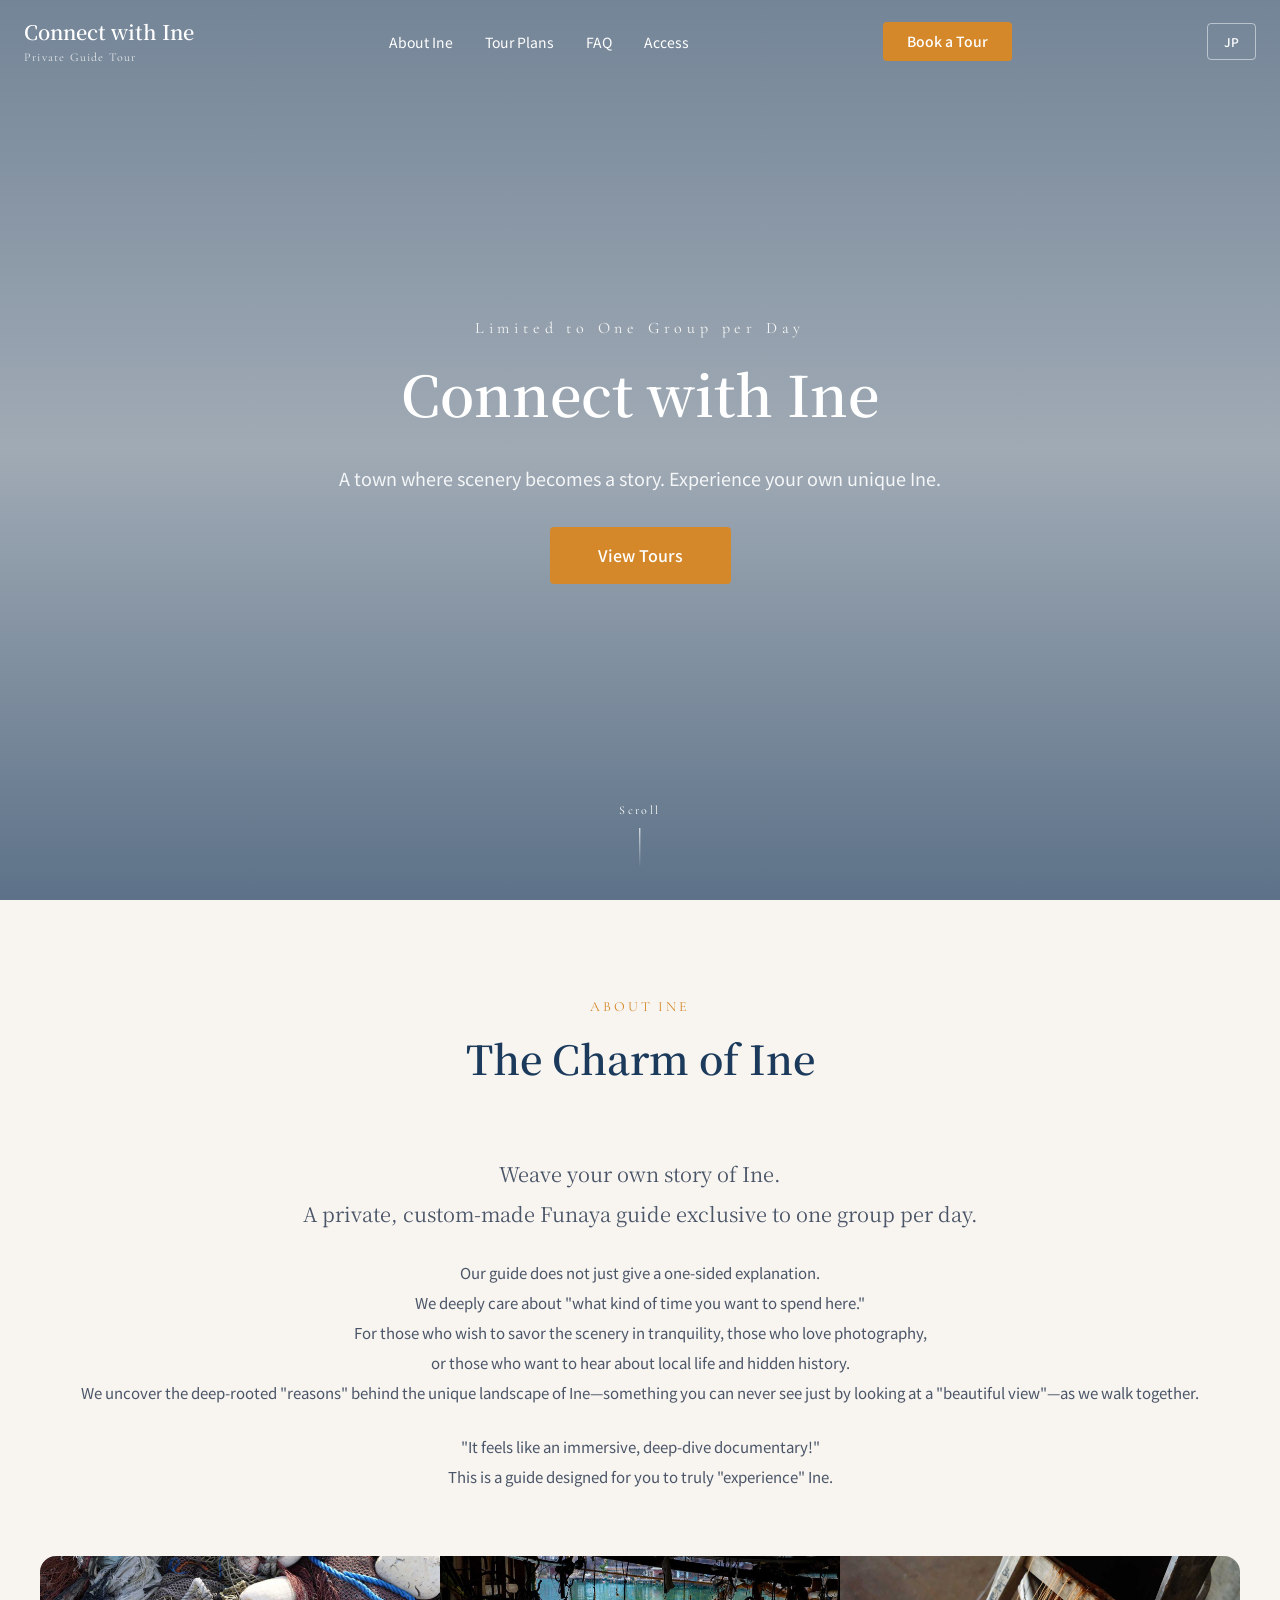
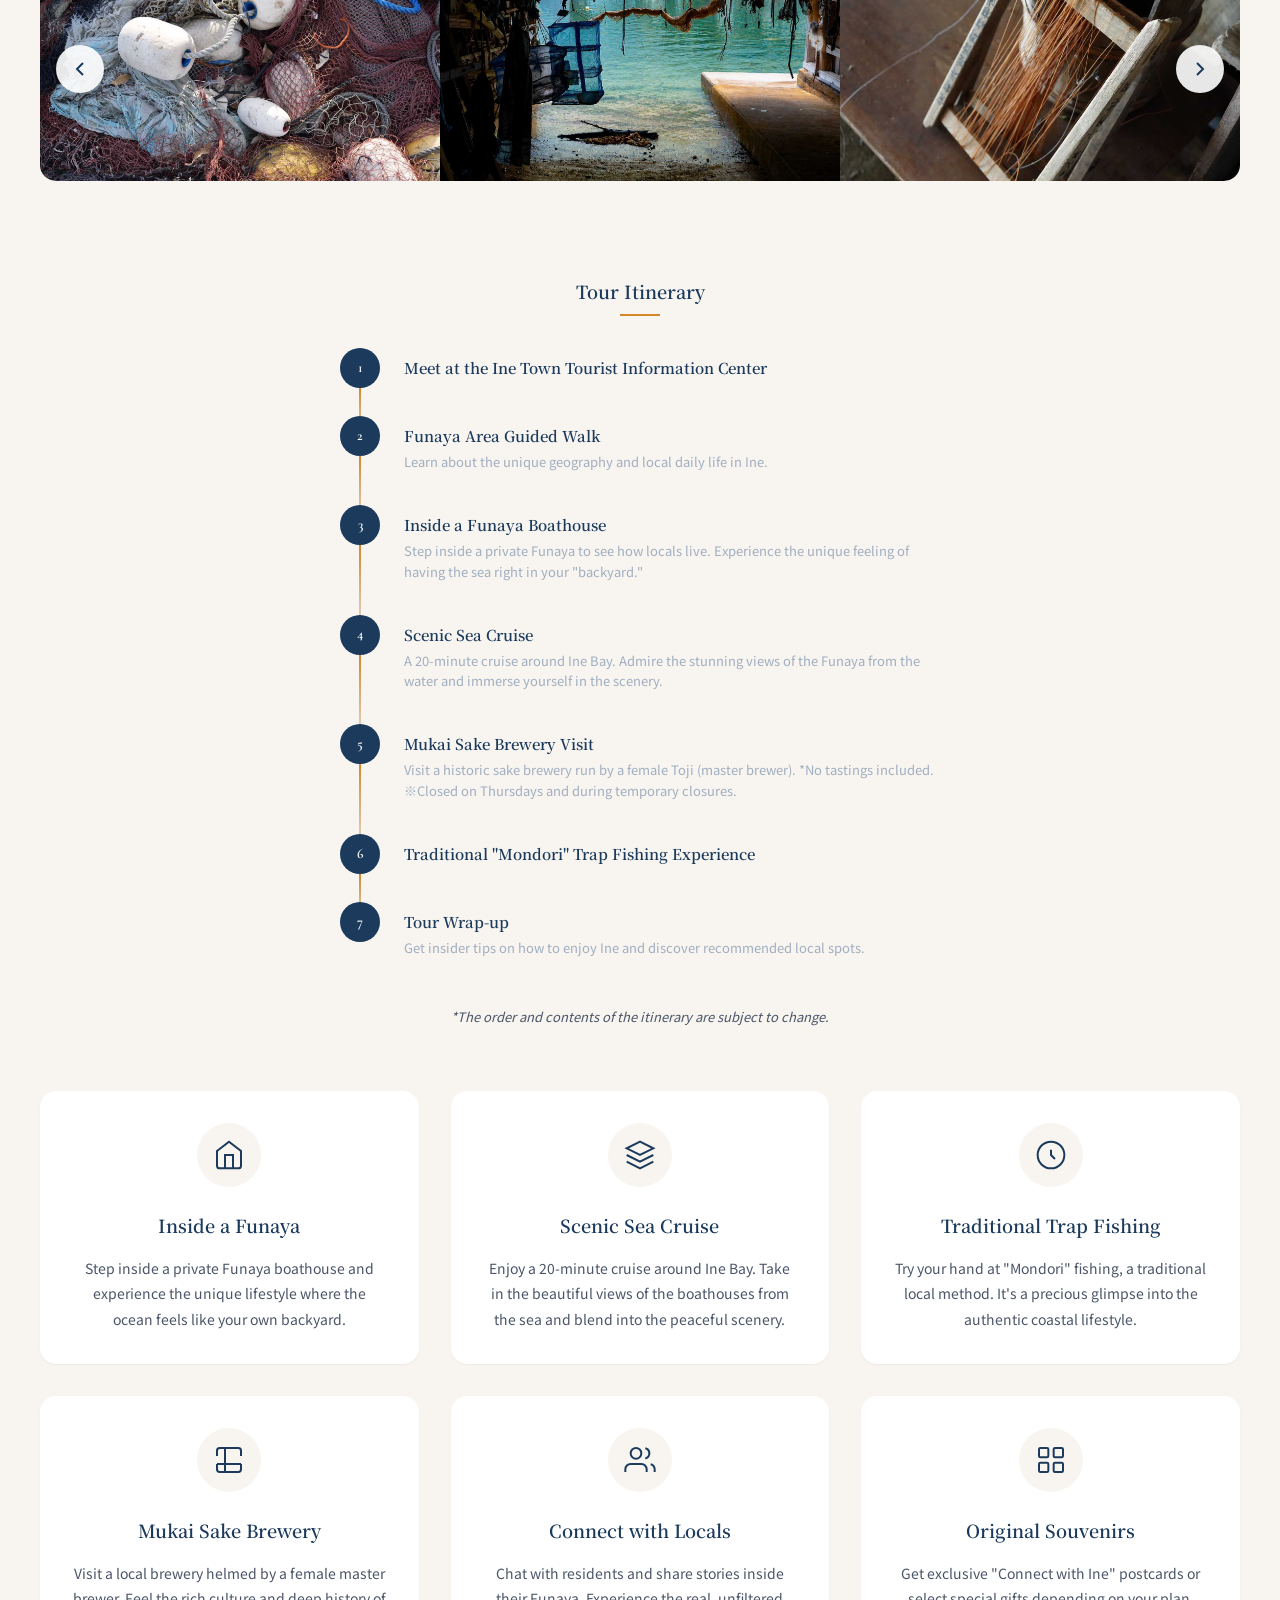
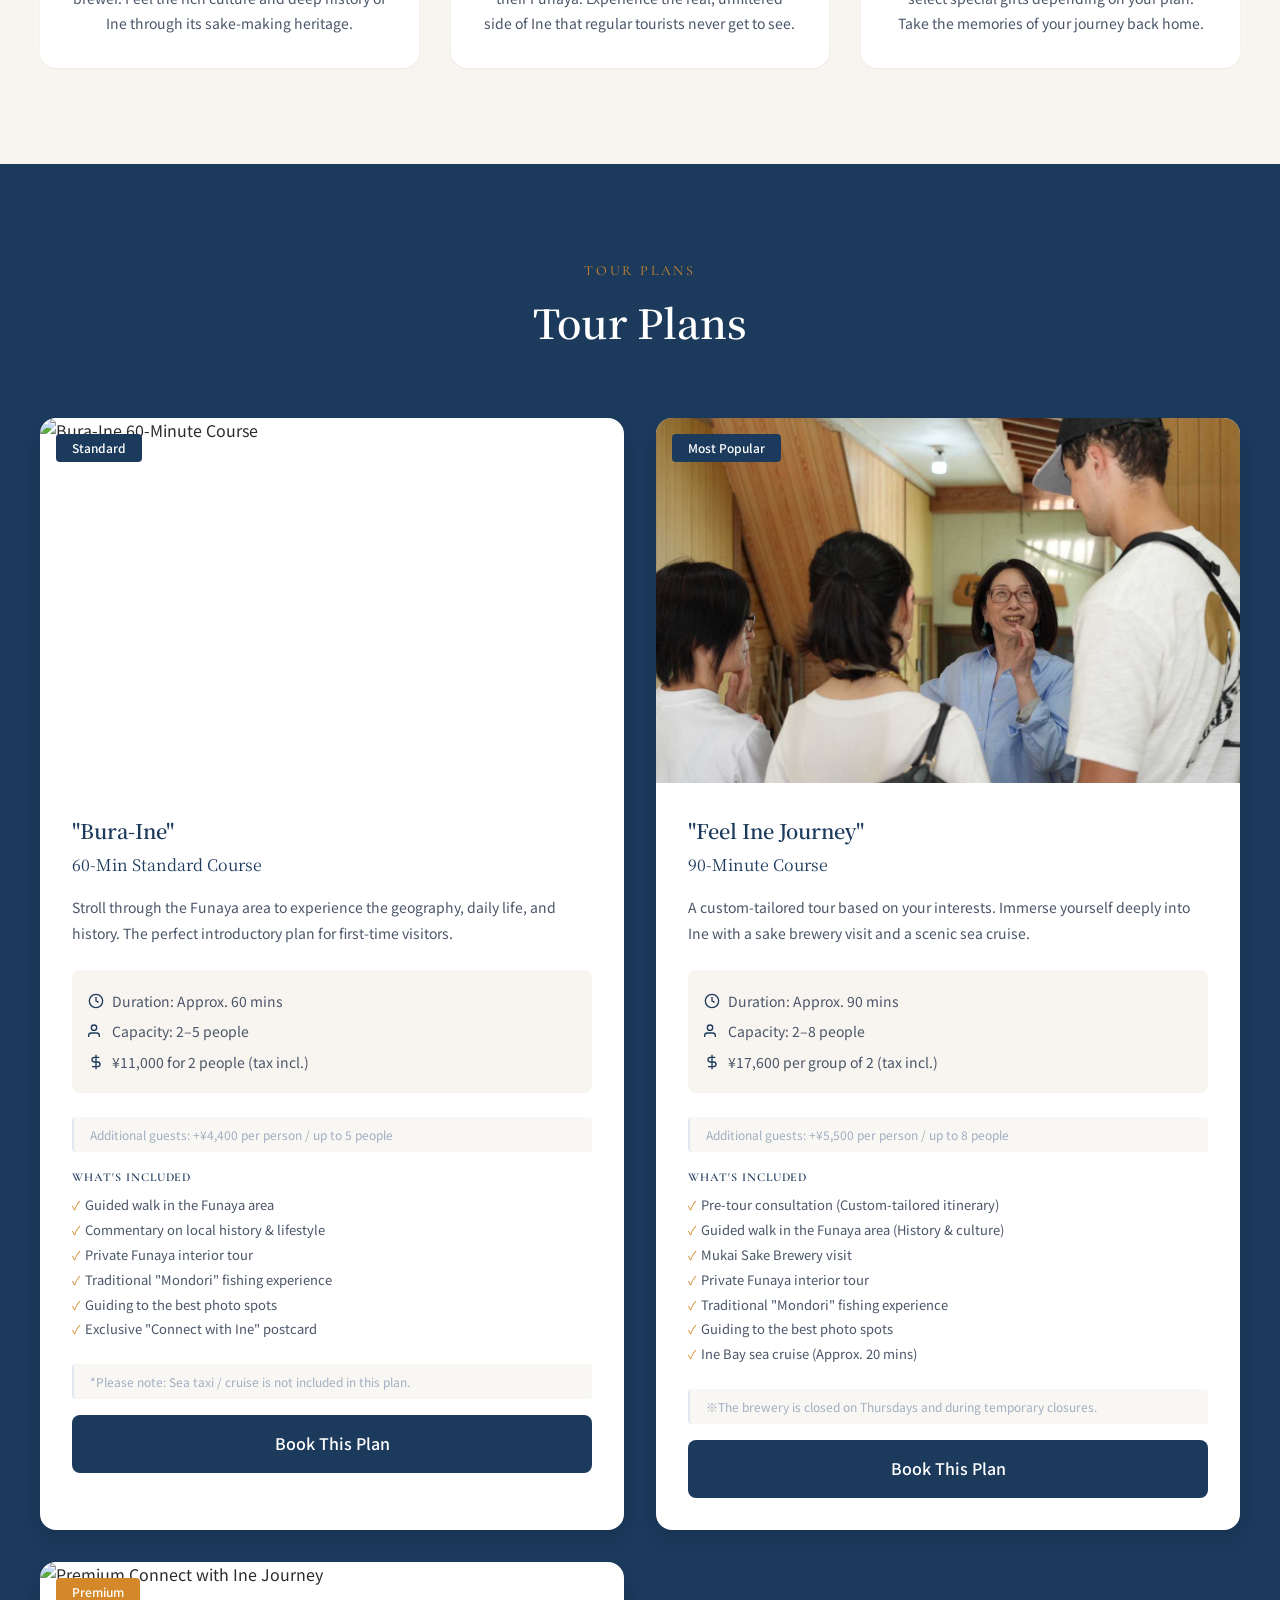
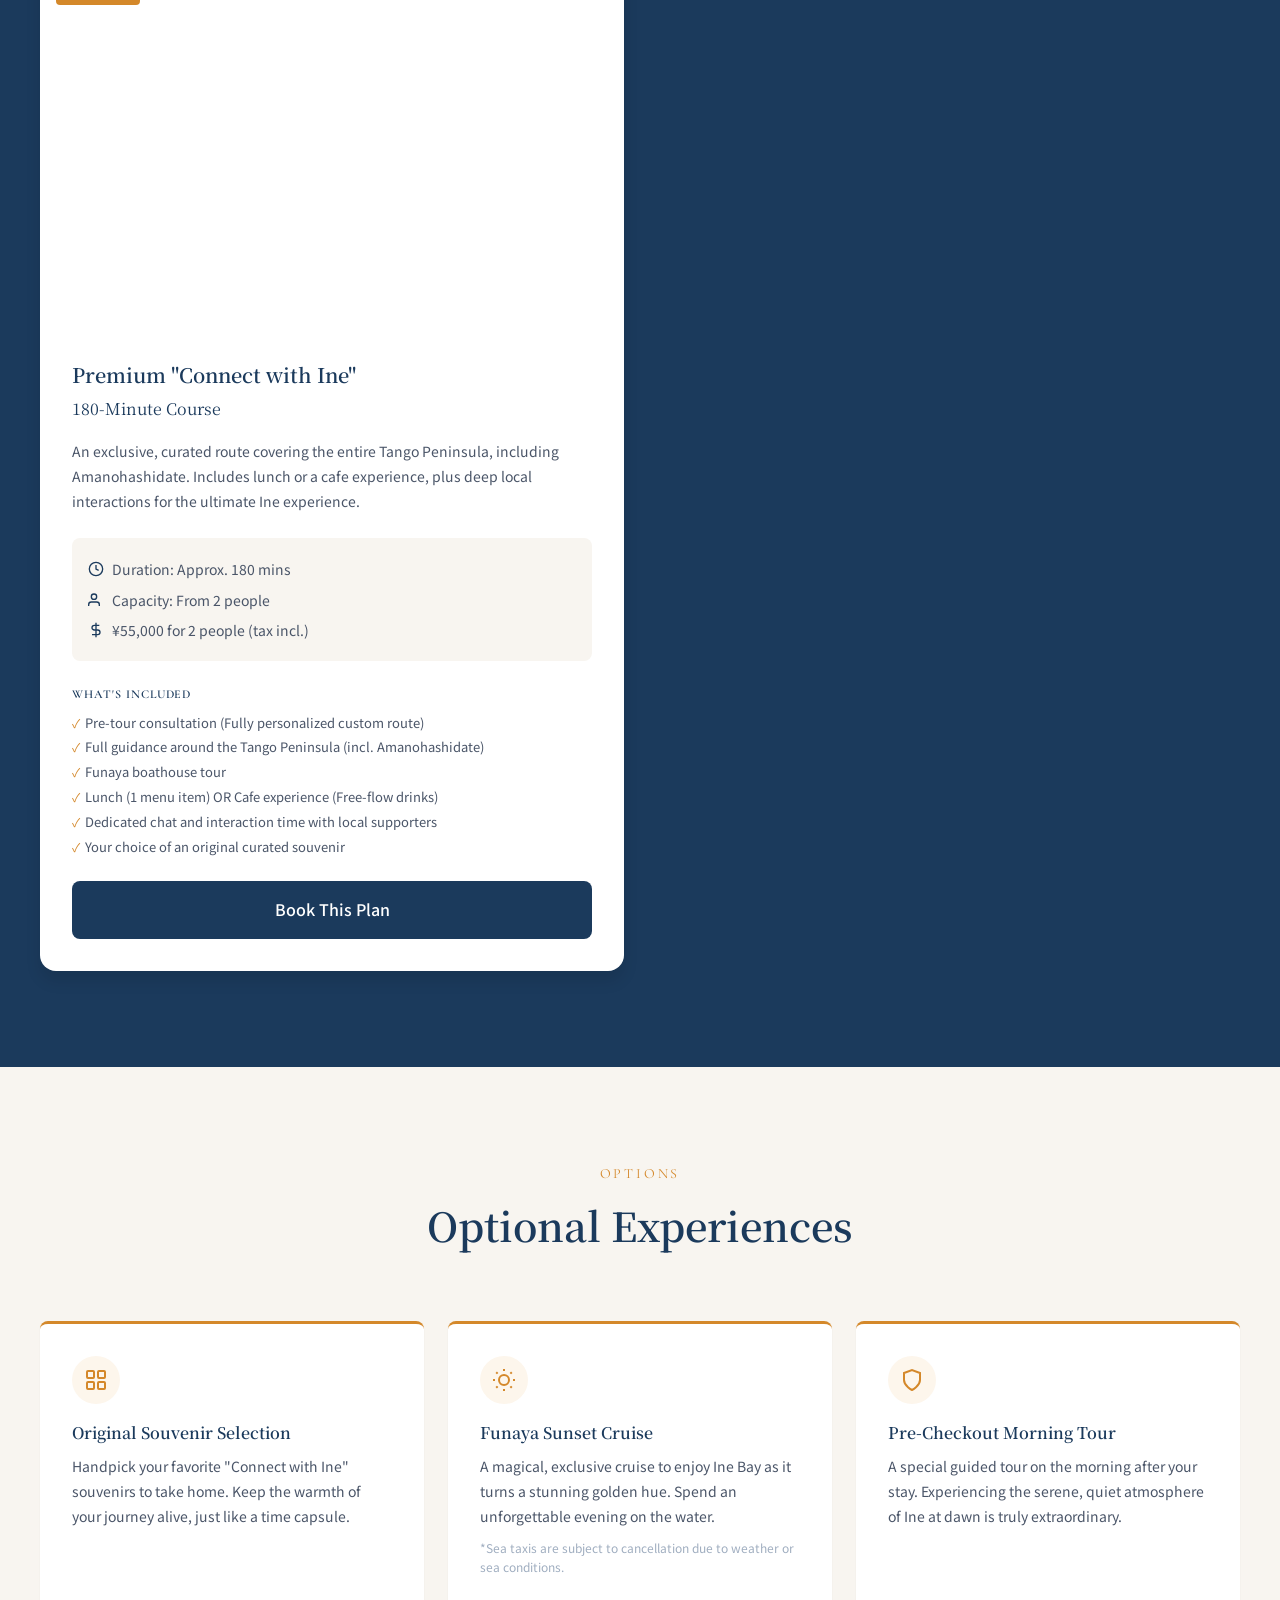
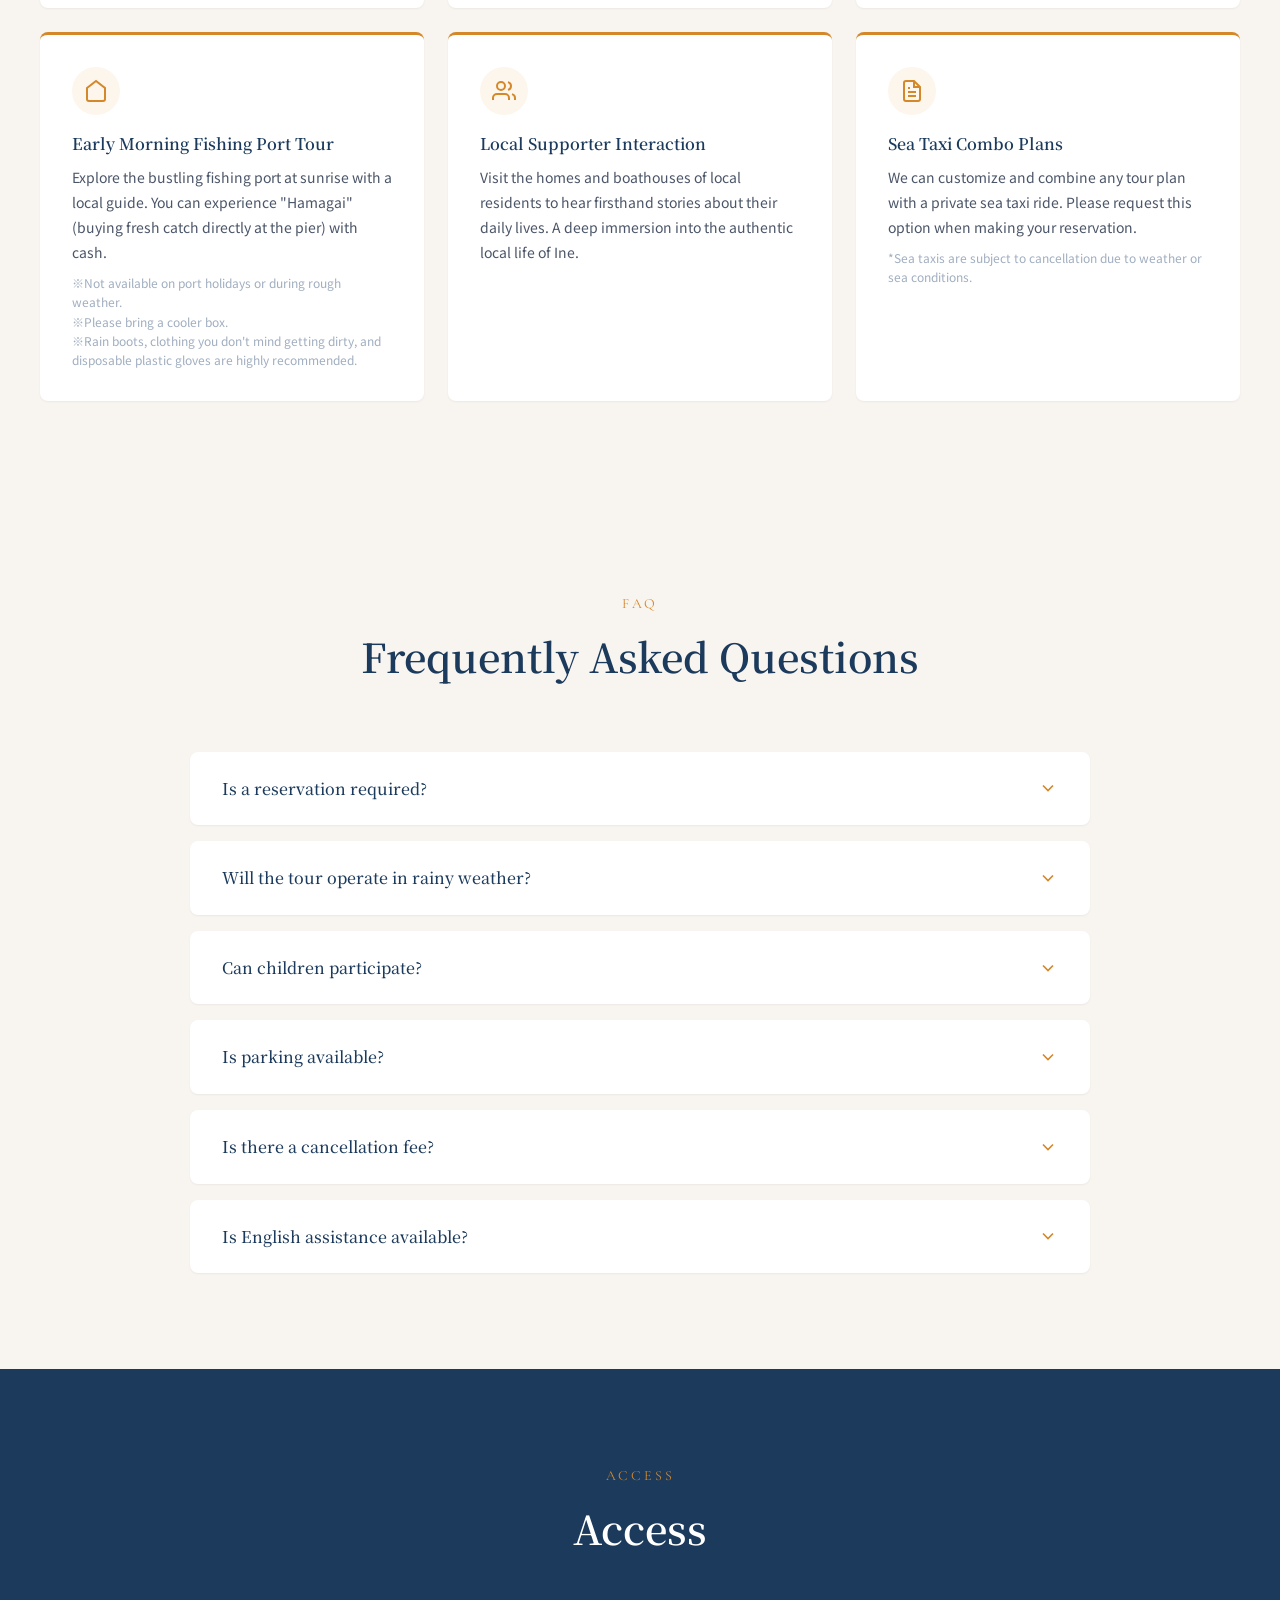
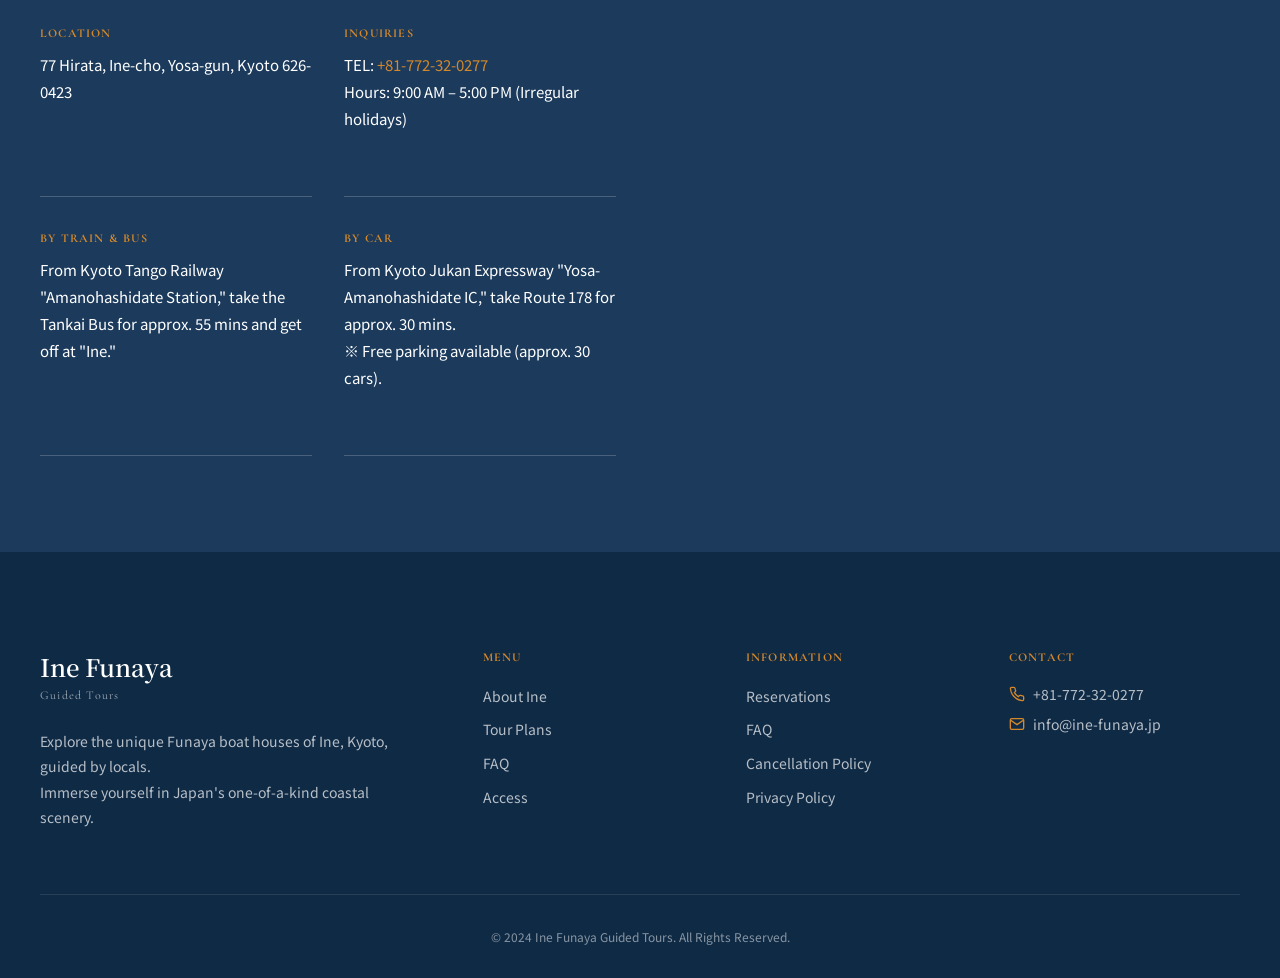
==== en/index.html @ 88847850 "修正内容のメモ" ====
<!DOCTYPE html>
<html lang="en">
<head>
  <meta charset="UTF-8">
  <meta name="viewport" content="width=device-width, initial-scale=1.0">
  <title>Connect with Ine | Private Tailor-Made Funaya Guide (1 Group/Day)</title>
  <meta name="description" content="Ine, a town where scenery becomes a story. Experience your own unique Ine with our exclusive, custom private guide—limited to one group per day. Enjoy Funaya tours, boat cruises, and traditional Mondori fishing.">
  <link rel="preconnect" href="https://fonts.googleapis.com">
  <link rel="preconnect" href="https://fonts.gstatic.com" crossorigin>
  <link href="https://fonts.googleapis.com/css2?family=Cormorant+Garamond:wght@400;500;600&family=Noto+Sans+JP:wght@400;500;700&family=Noto+Serif+JP:wght@400;500;600;700&display=swap" rel="stylesheet">
  <link rel="stylesheet" href="../styles.css">
  <!-- ========================================
       STRUCTURED DATA (JSON-LD)
       ======================================== -->
  <script type="application/ld+json">
  [
    {
      "@context": "https://schema.org",
      "@type": "TourOperator",
      "@id": "https://◯◯◯◯◯◯◯◯◯◯◯◯◯/en/#operator",
      "name": "Connect with Ine - Private Funaya Guide",
      "description": "Exclusive custom-made private boat house tours and sea cruises in Ine, Kyoto. Limited to one group per day.",
      "url": "https://◯◯◯◯◯◯◯◯◯◯◯◯◯.com/en/",
      "telephone": "+81-772-32-0277",
      "priceRange": "¥1500 - ¥5500",
      "address": {
        "@type": "PostalAddress",
        "postalCode": "626-0423",
        "addressRegion": "Kyoto",
        "addressLocality": "Yosa-gun, Ine-cho",
        "streetAddress": "77 Hirata",
        "addressCountry": "JP"
      },
      "geo": {
        "@type": "GeoCoordinates",
        "latitude": "35.673056",
        "longitude": "135.284444"
      },
      "openingHoursSpecification": [
        {
          "@type": "OpeningHoursSpecification",
          "dayOfWeek": [
            "Monday",
            "Tuesday",
            "Wednesday",
            "Thursday",
            "Friday",
            "Saturday",
            "Sunday"
          ],
          "opens": "09:00",
          "closes": "17:00"
        }
      ]
    },
    {
      "@context": "https://schema.org",
      "@type": "FAQPage",
      "mainEntity": [
        {
          "@type": "Question",
          "name": "Is a reservation required?",
          "acceptedAnswer": {
            "@type": "Answer",
            "text": "Yes, advance reservations are highly recommended. Weekends, national holidays, Golden Week, and the Obon period can get very crowded, so early booking is advised. Same-day bookings are accepted if slots are available, but to guarantee your tour, please book at least one day in advance."
          }
        },
        {
          "@type": "Question",
          "name": "Will the tour operate in rainy weather?",
          "acceptedAnswer": {
            "@type": "Answer",
            "text": "Tours will run in light rain. The Sea Taxi plan utilizes covered boats, so you can enjoy the tour comfortably. However, tours may be canceled in the event of strong winds or severe weather for safety. In such cases, we will contact you the day before or on the morning of the tour."
          }
        },
        {
          "@type": "Question",
          "name": "Is English assistance available?",
          "acceptedAnswer": {
            "@type": "Answer",
            "text": "Yes, we have English-speaking guides. Please request an English guide when making your reservation. We also provide English explanatory materials so that our international guests can fully enjoy the experience."
          }
        }
      ]
    }
  ]
  </script>


  <style>
    /* ===== 追加スタイル ===== */

    /* about__text */
    .about__text {
      font-size: 0.9375rem;
      line-height: 2;
      color: var(--color-gray-600);
      margin-top: var(--space-lg);
    }
    .about__text--highlight {
      font-family: var(--font-serif);
      font-size: 1rem;
      color: var(--color-navy);
      border-left: 3px solid var(--color-amber);
      padding-left: var(--space-md);
      margin-top: var(--space-xl);
    }
    .about__text--gift {
      margin-top: var(--space-xl);
      background: linear-gradient(135deg, #fdf6ec 0%, #fef9f3 100%);
      border: 1px solid #f0d9b5;
      border-radius: var(--radius-md);
      padding: var(--space-lg) var(--space-xl);
      font-size: 0.9375rem;
      line-height: 1.9;
      color: var(--color-gray-600);
    }
    .about__text--gift strong {
      color: var(--color-amber);
      font-weight: 600;
    }

    /* 行程タイムライン */
    .itinerary {
      margin-top: var(--space-3xl);
      margin-bottom: var(--space-3xl);
    }
    .itinerary__title {
      font-family: var(--font-serif);
      font-size: 1.125rem;
      font-weight: 600;
      color: var(--color-navy);
      text-align: center;
      margin-bottom: var(--space-xl);
      position: relative;
    }
    .itinerary__title::after {
      content: '';
      display: block;
      width: 40px;
      height: 2px;
      background: var(--color-amber);
      margin: var(--space-sm) auto 0;
    }
    .itinerary__list {
      display: flex;
      flex-direction: column;
      gap: 0;
      max-width: 600px;
      margin: 0 auto;
    }
    .itinerary__item {
      display: flex;
      gap: var(--space-lg);
      align-items: flex-start;
      position: relative;
    }
    .itinerary__item:not(:last-child)::after {
      content: '';
      position: absolute;
      left: 19px;
      top: 40px;
      width: 2px;
      height: calc(100% - 8px);
      background: linear-gradient(to bottom, var(--color-amber), var(--color-gray-200));
    }
    .itinerary__num {
      flex-shrink: 0;
      width: 40px;
      height: 40px;
      background: var(--color-navy);
      color: #fff;
      border-radius: 50%;
      display: flex;
      align-items: center;
      justify-content: center;
      font-family: var(--font-display);
      font-size: 0.875rem;
      font-weight: 600;
      position: relative;
      z-index: 1;
    }
    .itinerary__body {
      padding: var(--space-sm) 0 var(--space-xl);
    }
    .itinerary__step {
      font-family: var(--font-serif);
      font-size: 0.9375rem;
      font-weight: 600;
      color: var(--color-navy);
      margin-bottom: 4px;
    }
    .itinerary__note {
      font-size: 0.8125rem;
      color: var(--color-gray-400);
      line-height: 1.6;
    }
    .itinerary__caution {
      font-size: 0.8125rem;
      color: var(--color-gray-600);
      text-align: center;
      margin-top: var(--space-md);
      font-style: italic;
    }

    /* プランカード拡張 */
    .plan-card__includes {
      margin-bottom: var(--space-lg);
    }
    .plan-card__includes-title {
      font-size: 0.75rem;
      font-weight: 600;
      color: var(--color-navy);
      letter-spacing: 0.08em;
      text-transform: uppercase;
      margin-bottom: var(--space-sm);
      font-family: var(--font-display);
    }
    .plan-card__includes ul {
      list-style: none;
      display: flex;
      flex-direction: column;
      gap: 4px;
    }
    .plan-card__includes li {
      font-size: 0.8125rem;
      color: var(--color-gray-600);
      padding-left: 1em;
      position: relative;
      line-height: 1.6;
    }
    .plan-card__includes li::before {
      content: '✓';
      position: absolute;
      left: 0;
      color: var(--color-amber);
      font-size: 0.75rem;
    }
    .plan-card__note {
      font-size: 0.75rem;
      color: var(--color-gray-400);
      margin-bottom: var(--space-md);
      line-height: 1.6;
      padding: var(--space-sm) var(--space-md);
      background: #f9f7f4;
      border-radius: var(--radius-sm);
      border-left: 2px solid var(--color-gray-200);
    }

    /* オプションセクション */
    .options {
      padding: var(--space-4xl) var(--space-lg);
      background-color: var(--color-cream);
    }
    .options__container {
      max-width: 1200px;
      margin: 0 auto;
    }
    .options__grid {
      display: grid;
      grid-template-columns: 1fr;
      gap: var(--space-lg);
      margin-top: var(--space-2xl);
    }
    @media (min-width: 640px) {
      .options__grid { grid-template-columns: repeat(2, 1fr); }
    }
    @media (min-width: 1024px) {
      .options__grid { grid-template-columns: repeat(3, 1fr); }
    }
    .option-card {
      background: #fff;
      border-radius: var(--radius-md);
      padding: var(--space-xl);
      box-shadow: var(--shadow-sm);
      border-top: 3px solid var(--color-amber);
      transition: box-shadow var(--transition-base), transform var(--transition-base);
    }
    .option-card:hover {
      box-shadow: var(--shadow-lg);
      transform: translateY(-3px);
    }
    .option-card__icon {
      width: 48px;
      height: 48px;
      background: #fdf6ec;
      border-radius: 50%;
      display: flex;
      align-items: center;
      justify-content: center;
      color: var(--color-amber);
      margin-bottom: var(--space-md);
    }
    .option-card__title {
      font-family: var(--font-serif);
      font-size: 1rem;
      font-weight: 600;
      color: var(--color-navy);
      margin-bottom: var(--space-sm);
    }
    .option-card__text {
      font-size: 0.875rem;
      color: var(--color-gray-600);
      line-height: 1.8;
    }
    .option-card__caution {
      font-size: 0.75rem;
      color: var(--color-gray-400);
      margin-top: var(--space-sm);
      line-height: 1.6;
    }
  </style>
  
</head>
<body>
  <!-- ========================================
       HEADER
       ======================================== -->
  <header class="header" id="header">
    <div class="header__container">
      <a href="#" class="header__logo">
        <span class="header__logo-main">Connect with Ine</span>
        <span class="header__logo-sub">Private Guide Tour</span>
      </a>
      <nav class="header__nav" id="nav">
        <ul class="header__nav-list">
          <li><a href="#about" class="header__nav-link">About Ine</a></li>
          <li><a href="#plans" class="header__nav-link">Tour Plans</a></li>
          <li><a href="#faq" class="header__nav-link">FAQ</a></li>
          <li><a href="#access" class="header__nav-link">Access</a></li>
        </ul>
      </nav>
      <a href="#" class="header__cta">Book a Tour</a>
      <a href="../" class="header__lang" aria-label="日本語">JP</a>
      <button class="header__menu-btn" id="menuBtn" aria-label="Open Menu">
        <span></span>
        <span></span>
        <span></span>
      </button>
    </div>
  </header>

  <!-- ========================================
       HERO SECTION
       ======================================== -->
  <section class="hero">
    <div class="hero__bg">
      <video src="../img/hero.mp4" autoplay muted loop alt="ine funaya" class="hero__bg-image"></video>
      <div class="hero__overlay"></div>
    </div>
    <div class="hero__content">
      <p class="hero__subtitle">Limited to One Group per Day</p>
      <h1 class="hero__title">Connect with Ine</h1>
      <p class="hero__description">
        A town where scenery becomes a story. Experience your own unique Ine.
      </p>
      <a href="#plans" class="hero__cta">View Tours</a>
    </div>
    <div class="hero__scroll">
      <span>Scroll</span>
      <div class="hero__scroll-line"></div>
    </div>
  </section>

  <!-- ========================================
       ABOUT SECTION
       ======================================== -->
  <section class="about" id="about">
    <div class="about__container">
      <header class="section-header">
        <p class="section-header__en">About Ine</p>
        <h2 class="section-header__title">The Charm of Ine</h2>
      </header>

      <div class="about__intro">
        <p class="about__lead">
          Weave your own story of Ine.<br>
          A private, custom-made Funaya guide exclusive to one group per day.
        </p>
        <p class="about__text">
          Our guide does not just give a one-sided explanation.<br class="hide-sp">
          We deeply care about "what kind of time you want to spend here."<br>
          For those who wish to savor the scenery in tranquility, those who love photography,<br>
          or those who want to hear about local life and hidden history.<br>
          We uncover the deep-rooted "reasons" behind the unique landscape of Ine—something you can never see just by looking at a "beautiful view"—as we walk together.
        </p>
        <p class="about__text">
          "It feels like an immersive, deep-dive documentary!"<br>
          This is a guide designed for you to truly "experience" Ine.
        </p>
      </div>

      <!-- Gallery Carousel -->
      <div class="about__gallery">
        <div class="gallery" id="gallery">
          <div class="gallery__track" id="galleryTrack">
            <div class="gallery__slide">
              <img src="../img/ine_gallery00.jpg" alt="舟屋の風景">
            </div>
            <div class="gallery__slide">
              <img src="../img/ine_gallery01.jpg" alt="舟屋の風景">
            </div>
            <div class="gallery__slide">
              <img src="../img/ine_gallery02.jpg" alt="舟屋の風景">
            </div>
            <div class="gallery__slide">
              <img src="../img/ine_gallery03.jpg" alt="舟屋の風景">
            </div>
            <div class="gallery__slide">
              <img src="../img/ine_gallery04.jpg" alt="舟屋の風景">
            </div>
          </div>
        </div>
        <div class="gallery__controls">
          <button class="gallery__btn gallery__btn--prev" id="galleryPrev" aria-label="Previous">
            <svg width="24" height="24" viewBox="0 0 24 24" fill="none" stroke="currentColor" stroke-width="2">
              <polyline points="15 18 9 12 15 6"></polyline>
            </svg>
          </button>
          <button class="gallery__btn gallery__btn--next" id="galleryNext" aria-label="Next">
            <svg width="24" height="24" viewBox="0 0 24 24" fill="none" stroke="currentColor" stroke-width="2">
              <polyline points="9 18 15 12 9 6"></polyline>
            </svg>
          </button>
        </div>
      </div>

      <div class="itinerary">
        <h3 class="itinerary__title">Tour Itinerary</h3>
        <ol class="itinerary__list">
          <li class="itinerary__item">
            <div class="itinerary__num">1</div>
            <div class="itinerary__body">
              <p class="itinerary__step">Meet at the Ine Town Tourist Information Center</p>
            </div>
          </li>
          <li class="itinerary__item">
            <div class="itinerary__num">2</div>
            <div class="itinerary__body">
              <p class="itinerary__step">Funaya Area Guided Walk</p>
              <p class="itinerary__note">Learn about the unique geography and local daily life in Ine.</p>
            </div>
          </li>
          <li class="itinerary__item">
            <div class="itinerary__num">3</div>
            <div class="itinerary__body">
              <p class="itinerary__step">Inside a Funaya Boathouse</p>
              <p class="itinerary__note">Step inside a private Funaya to see how locals live. Experience the unique feeling of having the sea right in your "backyard."</p>
            </div>
          </li>
          <li class="itinerary__item">
            <div class="itinerary__num">4</div>
            <div class="itinerary__body">
              <p class="itinerary__step">Scenic Sea Cruise</p>
              <p class="itinerary__note">A 20-minute cruise around Ine Bay. Admire the stunning views of the Funaya from the water and immerse yourself in the scenery.</p>
            </div>
          </li>
          <li class="itinerary__item">
            <div class="itinerary__num">5</div>
            <div class="itinerary__body">
              <p class="itinerary__step">Mukai Sake Brewery Visit</p>
              <p class="itinerary__note">Visit a historic sake brewery run by a female Toji (master brewer). *No tastings included.<br>※Closed on Thursdays and during temporary closures.</p>
            </div>
          </li>
          <li class="itinerary__item">
            <div class="itinerary__num">6</div>
            <div class="itinerary__body">
              <p class="itinerary__step">Traditional "Mondori" Trap Fishing Experience</p>
            </div>
          </li>
          <li class="itinerary__item">
            <div class="itinerary__num">7</div>
            <div class="itinerary__body">
              <p class="itinerary__step">Tour Wrap-up</p>
              <p class="itinerary__note">Get insider tips on how to enjoy Ine and discover recommended local spots.</p>
            </div>
          </li>
        </ol>
        <p class="itinerary__caution">*The order and contents of the itinerary are subject to change.</p>
      </div>

      <div class="about__features">
        <article class="feature">
          <div class="feature__icon">
            <svg width="32" height="32" viewBox="0 0 24 24" fill="none" stroke="currentColor" stroke-width="1.5">
              <path d="M3 9l9-7 9 7v11a2 2 0 0 1-2 2H5a2 2 0 0 1-2-2z"/>
              <polyline points="9 22 9 12 15 12 15 22"/>
            </svg>
          </div>
          <h3 class="feature__title">Inside a Funaya</h3>
          <p class="feature__text">Step inside a private Funaya boathouse and experience the unique lifestyle where the ocean feels like your own backyard.</p>
        </article>
        <article class="feature">
          <div class="feature__icon">
            <svg width="32" height="32" viewBox="0 0 24 24" fill="none" stroke="currentColor" stroke-width="1.5">
              <path d="M12 2L2 7l10 5 10-5-10-5z"/>
              <path d="M2 17l10 5 10-5M2 12l10 5 10-5"/>
            </svg>
          </div>
          <h3 class="feature__title">Scenic Sea Cruise</h3>
          <p class="feature__text">Enjoy a 20-minute cruise around Ine Bay. Take in the beautiful views of the boathouses from the sea and blend into the peaceful scenery.</p>
        </article>
        <article class="feature">
          <div class="feature__icon">
            <svg width="32" height="32" viewBox="0 0 24 24" fill="none" stroke="currentColor" stroke-width="1.5">
              <circle cx="12" cy="12" r="10"/>
              <path d="M12 8v4l3 3"/>
            </svg>
          </div>
          <h3 class="feature__title">Traditional Trap Fishing</h3>
          <p class="feature__text">Try your hand at "Mondori" fishing, a traditional local method. It's a precious glimpse into the authentic coastal lifestyle.</p>
        </article>
        <article class="feature">
          <div class="feature__icon">
            <svg width="32" height="32" viewBox="0 0 24 24" fill="none" stroke="currentColor" stroke-width="1.5">
              <path d="M9 3H5a2 2 0 0 0-2 2v4m6-6h10a2 2 0 0 1 2 2v4M9 3v18m0 0h10a2 2 0 0 0 2-2v-4M9 21H5a2 2 0 0 1-2-2v-4m0 0h18"/>
            </svg>
          </div>
          <h3 class="feature__title">Mukai Sake Brewery</h3>
          <p class="feature__text">Visit a local brewery helmed by a female master brewer. Feel the rich culture and deep history of Ine through its sake-making heritage.</p>
        </article>
        <article class="feature">
          <div class="feature__icon">
            <svg width="32" height="32" viewBox="0 0 24 24" fill="none" stroke="currentColor" stroke-width="1.5">
              <path d="M17 21v-2a4 4 0 0 0-4-4H5a4 4 0 0 0-4 4v2"/>
              <circle cx="9" cy="7" r="4"/>
              <path d="M23 21v-2a4 4 0 0 0-3-3.87"/>
              <path d="M16 3.13a4 4 0 0 1 0 7.75"/>
            </svg>
          </div>
          <h3 class="feature__title">Connect with Locals</h3>
          <p class="feature__text">Chat with residents and share stories inside their Funaya. Experience the real, unfiltered side of Ine that regular tourists never get to see.</p>
        </article>
        <article class="feature">
          <div class="feature__icon">
            <svg width="32" height="32" viewBox="0 0 24 24" fill="none" stroke="currentColor" stroke-width="1.5">
              <rect x="3" y="3" width="7" height="7" rx="1"/>
              <rect x="14" y="3" width="7" height="7" rx="1"/>
              <rect x="3" y="14" width="7" height="7" rx="1"/>
              <rect x="14" y="14" width="7" height="7" rx="1"/>
            </svg>
          </div>
          <h3 class="feature__title">Original Souvenirs</h3>
          <p class="feature__text">Get exclusive "Connect with Ine" postcards or select special gifts depending on your plan. Take the memories of your journey back home.</p>
        </article>
      </div>
    </div>
  </section>

  <section class="plans" id="plans">
    <div class="plans__container">
      <header class="section-header section-header--light">
        <p class="section-header__en">Tour Plans</p>
        <h2 class="section-header__title">Tour Plans</h2>
      </header>

      <div class="plans__grid">

        <article class="plan-card">
          <div class="plan-card__image">
            <img src="https://images.unsplash.com/photo-1551632811-561732d1e306?w=600&q=80" alt="Bura-Ine 60-Minute Course">
            <span class="plan-card__badge">Standard</span>
          </div>
          <div class="plan-card__content">
            <h3 class="plan-card__title">"Bura-Ine"<br><small style="font-size:0.8em;font-weight:400;">60-Min Standard Course</small></h3>
            <p class="plan-card__description">Stroll through the Funaya area to experience the geography, daily life, and history. The perfect introductory plan for first-time visitors.</p>
            <ul class="plan-card__details">
              <li>
                <svg width="16" height="16" viewBox="0 0 24 24" fill="none" stroke="currentColor" stroke-width="2">
                  <circle cx="12" cy="12" r="10"/><polyline points="12 6 12 12 16 14"/>
                </svg>
                Duration: Approx. 60 mins
              </li>
              <li>
                <svg width="16" height="16" viewBox="0 0 24 24" fill="none" stroke="currentColor" stroke-width="2">
                  <path d="M17 21v-2a4 4 0 0 0-4-4H5a4 4 0 0 0-4 4v2"/><circle cx="9" cy="7" r="4"/>
                </svg>
                Capacity: 2–5 people
              </li>
              <li>
                <svg width="16" height="16" viewBox="0 0 24 24" fill="none" stroke="currentColor" stroke-width="2">
                  <line x1="12" y1="1" x2="12" y2="23"/><path d="M17 5H9.5a3.5 3.5 0 0 0 0 7h5a3.5 3.5 0 0 1 0 7H6"/>
                </svg>
                ¥11,000 for 2 people (tax incl.)
              </li>
            </ul>
            <p class="plan-card__note">Additional guests: +¥4,400 per person / up to 5 people</p>
            <div class="plan-card__includes">
              <p class="plan-card__includes-title">What's Included</p>
              <ul>
                <li>Guided walk in the Funaya area</li>
                <li>Commentary on local history & lifestyle</li>
                <li>Private Funaya interior tour</li>
                <li>Traditional "Mondori" fishing experience</li>
                <li>Guiding to the best photo spots</li>
                <li>Exclusive "Connect with Ine" postcard</li>
              </ul>
            </div>
            <p class="plan-card__note">*Please note: Sea taxi / cruise is not included in this plan.</p>
            <a href="https://my-site-109679-101190.square.site/" target="_blank" class="plan-card__cta">Book This Plan</a>
          </div>
        </article>

        <article class="plan-card">
          <div class="plan-card__image">
            <img src="../img/ine_tour02.jpg" alt="Feel Ine Journey 90-Minute Course">
            <span class="plan-card__badge">Most Popular</span>
          </div>
          <div class="plan-card__content">
            <h3 class="plan-card__title">"Feel Ine Journey"<br><small style="font-size:0.8em;font-weight:400;">90-Minute Course</small></h3>
            <p class="plan-card__description">A custom-tailored tour based on your interests. Immerse yourself deeply into Ine with a sake brewery visit and a scenic sea cruise.</p>
            <ul class="plan-card__details">
              <li>
                <svg width="16" height="16" viewBox="0 0 24 24" fill="none" stroke="currentColor" stroke-width="2">
                  <circle cx="12" cy="12" r="10"/><polyline points="12 6 12 12 16 14"/>
                </svg>
                Duration: Approx. 90 mins
              </li>
              <li>
                <svg width="16" height="16" viewBox="0 0 24 24" fill="none" stroke="currentColor" stroke-width="2">
                  <path d="M17 21v-2a4 4 0 0 0-4-4H5a4 4 0 0 0-4 4v2"/><circle cx="9" cy="7" r="4"/>
                </svg>
                Capacity: 2–8 people
              </li>
              <li>
                <svg width="16" height="16" viewBox="0 0 24 24" fill="none" stroke="currentColor" stroke-width="2">
                  <line x1="12" y1="1" x2="12" y2="23"/><path d="M17 5H9.5a3.5 3.5 0 0 0 0 7h5a3.5 3.5 0 0 1 0 7H6"/>
                </svg>
                ¥17,600 per group of 2 (tax incl.)
              </li>
            </ul>
            <p class="plan-card__note">Additional guests: +¥5,500 per person / up to 8 people</p>
            <div class="plan-card__includes">
              <p class="plan-card__includes-title">What's Included</p>
              <ul>
                <li>Pre-tour consultation (Custom-tailored itinerary)</li>
                <li>Guided walk in the Funaya area (History & culture)</li>
                <li>Mukai Sake Brewery visit</li>
                <li>Private Funaya interior tour</li>
                <li>Traditional "Mondori" fishing experience</li>
                <li>Guiding to the best photo spots</li>
                <li>Ine Bay sea cruise (Approx. 20 mins)</li>
              </ul>
            </div>
            <p class="plan-card__note">※The brewery is closed on Thursdays and during temporary closures.</p>
            <a href="https://my-site-109679-101190.square.site/" target="_blank" class="plan-card__cta">Book This Plan</a>
          </div>
        </article>

  <article class="plan-card">
          <div class="plan-card__image">
            <img src="https://images.unsplash.com/photo-1506905925346-21bda4d32df4?w=600&q=80" alt="Premium Connect with Ine Journey">
            <span class="plan-card__badge plan-card__badge--amber">Premium</span>
          </div>
          <div class="plan-card__content">
            <h3 class="plan-card__title">Premium "Connect with Ine"<br><small style="font-size:0.8em;font-weight:400;">180-Minute Course</small></h3>
            <p class="plan-card__description">An exclusive, curated route covering the entire Tango Peninsula, including Amanohashidate. Includes lunch or a cafe experience, plus deep local interactions for the ultimate Ine experience.</p>
            <ul class="plan-card__details">
              <li>
                <svg width="16" height="16" viewBox="0 0 24 24" fill="none" stroke="currentColor" stroke-width="2">
                  <circle cx="12" cy="12" r="10"/><polyline points="12 6 12 12 16 14"/>
                </svg>
                Duration: Approx. 180 mins
              </li>
              <li>
                <svg width="16" height="16" viewBox="0 0 24 24" fill="none" stroke="currentColor" stroke-width="2">
                  <path d="M17 21v-2a4 4 0 0 0-4-4H5a4 4 0 0 0-4 4v2"/><circle cx="9" cy="7" r="4"/>
                </svg>
                Capacity: From 2 people
              </li>
              <li>
                <svg width="16" height="16" viewBox="0 0 24 24" fill="none" stroke="currentColor" stroke-width="2">
                  <line x1="12" y1="1" x2="12" y2="23"/><path d="M17 5H9.5a3.5 3.5 0 0 0 0 7h5a3.5 3.5 0 0 1 0 7H6"/>
                </svg>
                ¥55,000 for 2 people (tax incl.)
              </li>
            </ul>
            <div class="plan-card__includes">
              <p class="plan-card__includes-title">What's Included</p>
              <ul>
                <li>Pre-tour consultation (Fully personalized custom route)</li>
                <li>Full guidance around the Tango Peninsula (incl. Amanohashidate)</li>
                <li>Funaya boathouse tour</li>
                <li>Lunch (1 menu item) OR Cafe experience (Free-flow drinks)</li>
                <li>Dedicated chat and interaction time with local supporters</li>
                <li>Your choice of an original curated souvenir</li>
              </ul>
            </div>
            <a href="https://my-site-109679-101190.square.site/" target="_blank" class="plan-card__cta">Book This Plan</a>
          </div>
        </article>

      </div>
    </div>
  </section>

  <section class="options" id="options">
    <div class="options__container">
      <header class="section-header">
        <p class="section-header__en">Options</p>
        <h2 class="section-header__title">Optional Experiences</h2>
      </header>

      <div class="options__grid">

        <div class="option-card">
          <div class="option-card__icon">
            <svg width="24" height="24" viewBox="0 0 24 24" fill="none" stroke="currentColor" stroke-width="2">
              <rect x="3" y="3" width="7" height="7" rx="1"/><rect x="14" y="3" width="7" height="7" rx="1"/>
              <rect x="3" y="14" width="7" height="7" rx="1"/><rect x="14" y="14" width="7" height="7" rx="1"/>
            </svg>
          </div>
          <h3 class="option-card__title">Original Souvenir Selection</h3>
          <p class="option-card__text">Handpick your favorite "Connect with Ine" souvenirs to take home. Keep the warmth of your journey alive, just like a time capsule.</p>
        </div>

        <div class="option-card">
          <div class="option-card__icon">
            <svg width="24" height="24" viewBox="0 0 24 24" fill="none" stroke="currentColor" stroke-width="2">
              <circle cx="12" cy="12" r="5"/><path d="M12 1v2M12 21v2M4.22 4.22l1.42 1.42M18.36 18.36l1.42 1.42M1 12h2M21 12h2M4.22 19.78l1.42-1.42M18.36 5.64l1.42-1.42"/>
            </svg>
          </div>
          <h3 class="option-card__title">Funaya Sunset Cruise</h3>
          <p class="option-card__text">A magical, exclusive cruise to enjoy Ine Bay as it turns a stunning golden hue. Spend an unforgettable evening on the water.</p>
          <p class="option-card__caution">*Sea taxis are subject to cancellation due to weather or sea conditions.</p>
        </div>

        <div class="option-card">
          <div class="option-card__icon">
            <svg width="24" height="24" viewBox="0 0 24 24" fill="none" stroke="currentColor" stroke-width="2">
              <path d="M12 22s8-4 8-10V5l-8-3-8 3v7c0 6 8 10 8 10z"/>
            </svg>
          </div>
          <h3 class="option-card__title">Pre-Checkout Morning Tour</h3>
          <p class="option-card__text">A special guided tour on the morning after your stay. Experiencing the serene, quiet atmosphere of Ine at dawn is truly extraordinary.</p>
        </div>

        <div class="option-card">
          <div class="option-card__icon">
            <svg width="24" height="24" viewBox="0 0 24 24" fill="none" stroke="currentColor" stroke-width="2">
              <path d="M3 9l9-7 9 7v11a2 2 0 0 1-2 2H5a2 2 0 0 1-2-2z"/>
            </svg>
          </div>
          <h3 class="option-card__title">Early Morning Fishing Port Tour</h3>
          <p class="option-card__text">Explore the bustling fishing port at sunrise with a local guide. You can experience "Hamagai" (buying fresh catch directly at the pier) with cash.</p>
          <p class="option-card__caution">※Not available on port holidays or during rough weather.<br>※Please bring a cooler box.<br>※Rain boots, clothing you don't mind getting dirty, and disposable plastic gloves are highly recommended.</p>
        </div>

        <div class="option-card">
          <div class="option-card__icon">
            <svg width="24" height="24" viewBox="0 0 24 24" fill="none" stroke="currentColor" stroke-width="2">
              <path d="M17 21v-2a4 4 0 0 0-4-4H5a4 4 0 0 0-4 4v2"/>
              <circle cx="9" cy="7" r="4"/>
              <path d="M23 21v-2a4 4 0 0 0-3-3.87M16 3.13a4 4 0 0 1 0 7.75"/>
            </svg>
          </div>
          <h3 class="option-card__title">Local Supporter Interaction</h3>
          <p class="option-card__text">Visit the homes and boathouses of local residents to hear firsthand stories about their daily lives. A deep immersion into the authentic local life of Ine.</p>
        </div>

        <div class="option-card">
          <div class="option-card__icon">
            <svg width="24" height="24" viewBox="0 0 24 24" fill="none" stroke="currentColor" stroke-width="2">
              <path d="M14 2H6a2 2 0 0 0-2 2v16a2 2 0 0 0 2 2h12a2 2 0 0 0 2-2V8z"/>
              <polyline points="14 2 14 8 20 8"/><line x1="16" y1="13" x2="8" y2="13"/>
              <line x1="16" y1="17" x2="8" y2="17"/><polyline points="10 9 9 9 8 9"/>
            </svg>
          </div>
          <h3 class="option-card__title">Sea Taxi Combo Plans</h3>
          <p class="option-card__text">We can customize and combine any tour plan with a private sea taxi ride. Please request this option when making your reservation.</p>
          <p class="option-card__caution">*Sea taxis are subject to cancellation due to weather or sea conditions.</p>
        </div>

      </div>
    </div>
  </section>

  <!-- ========================================
       FAQ SECTION
       ======================================== -->
  <section class="faq" id="faq">
    <div class="faq__container">
      <header class="section-header">
        <p class="section-header__en">FAQ</p>
        <h2 class="section-header__title">Frequently Asked Questions</h2>
      </header>

      <div class="faq__list">
        <details class="faq__item">
          <summary class="faq__question">
            <span>Is a reservation required?</span>
            <svg class="faq__icon" width="20" height="20" viewBox="0 0 24 24" fill="none" stroke="currentColor" stroke-width="2">
              <polyline points="6 9 12 15 18 9"></polyline>
            </svg>
          </summary>
          <div class="faq__answer">
            <p>Yes, advance reservations are highly recommended. Weekends, national holidays, Golden Week, and the Obon period can get very crowded, so early booking is advised. Same-day bookings are accepted if slots are available, but to guarantee your tour, please book at least one day in advance.</p>
          </div>
        </details>

        <details class="faq__item">
          <summary class="faq__question">
            <span>Will the tour operate in rainy weather?</span>
            <svg class="faq__icon" width="20" height="20" viewBox="0 0 24 24" fill="none" stroke="currentColor" stroke-width="2">
              <polyline points="6 9 12 15 18 9"></polyline>
            </svg>
          </summary>
          <div class="faq__answer">
            <p>Tours will run in light rain. The Sea Taxi plan utilizes covered boats, so you can enjoy the tour comfortably. However, tours may be canceled in the event of strong winds or severe weather for safety. In such cases, we will contact you the day before or on the morning of the tour.</p>
          </div>
        </details>

        <details class="faq__item">
          <summary class="faq__question">
            <span>Can children participate?</span>
            <svg class="faq__icon" width="20" height="20" viewBox="0 0 24 24" fill="none" stroke="currentColor" stroke-width="2">
              <polyline points="6 9 12 15 18 9"></polyline>
            </svg>
          </summary>
          <div class="faq__answer">
            <p>Absolutely! Families with children are more than welcome. Children of elementary school age and younger must be accompanied by a guardian. Life jackets are fully equipped on the Sea Taxi for your peace of mind. Children aged 3 and under can join for free.</p>
          </div>
        </details>

        <details class="faq__item">
          <summary class="faq__question">
            <span>Is parking available?</span>
            <svg class="faq__icon" width="20" height="20" viewBox="0 0 24 24" fill="none" stroke="currentColor" stroke-width="2">
              <polyline points="6 9 12 15 18 9"></polyline>
            </svg>
          </summary>
          <div class="faq__answer">
            <p>Yes, we provide free parking spaces (accommodating up to approximately 30 vehicles) right next to the meeting location for those arriving by car. If the lot is full, we will direct you to nearby paid parking areas.</p>
          </div>
        </details>

        <details class="faq__item">
          <summary class="faq__question">
            <span>Is there a cancellation fee?</span>
            <svg class="faq__icon" width="20" height="20" viewBox="0 0 24 24" fill="none" stroke="currentColor" stroke-width="2">
              <polyline points="6 9 12 15 18 9"></polyline>
            </svg>
          </summary>
          <div class="faq__answer">
            <p>Cancellations made up to the day before the tour are free of charge. Same-day cancellations will incur a 50% fee, and no-shows will be charged 100%. No cancellation fees apply if the tour is canceled due to bad weather.</p>
          </div>
        </details>

        <details class="faq__item">
          <summary class="faq__question">
            <span>Is English assistance available?</span>
            <svg class="faq__icon" width="20" height="20" viewBox="0 0 24 24" fill="none" stroke="currentColor" stroke-width="2">
              <polyline points="6 9 12 15 18 9"></polyline>
            </svg>
          </summary>
          <div class="faq__answer">
            <p>Yes, we have English-speaking guides. Please request an English guide when making your reservation. We also provide English explanatory materials so that our international guests can fully enjoy the experience.</p>
          </div>
        </details>
      </div>
    </div>
  </section>

  <!-- ========================================
       ACCESS SECTION
       ======================================== -->
  <section class="access" id="access">
    <div class="access__container">
      <header class="section-header section-header--light">
        <p class="section-header__en">Access</p>
        <h2 class="section-header__title">Access</h2>
      </header>

      <div class="access__content">
        <div class="access__info">
          <div class="access__group">
            <h3 class="access__label">Location</h3>
            <p class="access__text">77 Hirata, Ine-cho, Yosa-gun, Kyoto 626-0423</p>
          </div>
          <div class="access__group">
            <h3 class="access__label">Inquiries</h3>
            <p class="access__text">
              TEL: <a href="tel:0772-32-0277">+81-772-32-0277</a><br>
              Hours: 9:00 AM – 5:00 PM (Irregular holidays)
            </p>
          </div>
          <div class="access__group">
            <h3 class="access__label">By Train & Bus</h3>
            <p class="access__text">From Kyoto Tango Railway "Amanohashidate Station," take the Tankai Bus for approx. 55 mins and get off at "Ine."</p>
          </div>
          <div class="access__group">
            <h3 class="access__label">By Car</h3>
            <p class="access__text">From Kyoto Jukan Expressway "Yosa-Amanohashidate IC," take Route 178 for approx. 30 mins.<br>※ Free parking available (approx. 30 cars).</p>
          </div>
        </div>
        <div class="access__map">
          <iframe 
            src="https://www.google.com/maps/embed?pb=!1m18!1m12!1m3!1d3247.5!2d135.2667!3d35.6833!2m3!1f0!2f0!3f0!3m2!1i1024!2i768!4f13.1!3m3!1m2!1s0x0%3A0x0!2z5Lym5qC555S6!5e0!3m2!1sja!2sjp!4v1234567890"
            width="100%" 
            height="100%" 
            style="border:0;" 
            allowfullscreen="" 
            loading="lazy"
            title="Map of Ine-cho">
          </iframe>
        </div>
      </div>
    </div>
  </section>

  <!-- ========================================
       FOOTER
       ======================================== -->
  <footer class="footer">
    <div class="footer__container">
      <div class="footer__main">
        <div class="footer__brand">
          <a href="#" class="footer__logo">
            <span class="footer__logo-main">Ine Funaya</span>
            <span class="footer__logo-sub">Guided Tours</span>
          </a>
          <p class="footer__description">
            Explore the unique Funaya boat houses of Ine, Kyoto, guided by locals.<br>
            Immerse yourself in Japan's one-of-a-kind coastal scenery.
          </p>
        </div>

        <nav class="footer__nav">
          <div class="footer__nav-group">
            <h4 class="footer__nav-title">Menu</h4>
            <ul class="footer__nav-list">
              <li><a href="#about">About Ine</a></li>
              <li><a href="#plans">Tour Plans</a></li>
              <li><a href="#faq">FAQ</a></li>
              <li><a href="#access">Access</a></li>
            </ul>
          </div>
          <div class="footer__nav-group">
            <h4 class="footer__nav-title">Information</h4>
            <ul class="footer__nav-list">
              <li><a href="#">Reservations</a></li>
              <li><a href="#">FAQ</a></li>
              <li><a href="#">Cancellation Policy</a></li>
              <li><a href="#">Privacy Policy</a></li>
            </ul>
          </div>
          <div class="footer__nav-group">
            <h4 class="footer__nav-title">Contact</h4>
            <ul class="footer__nav-list footer__nav-list--contact">
              <li>
                <svg width="16" height="16" viewBox="0 0 24 24" fill="none" stroke="currentColor" stroke-width="2">
                  <path d="M22 16.92v3a2 2 0 0 1-2.18 2 19.79 19.79 0 0 1-8.63-3.07 19.5 19.5 0 0 1-6-6 19.79 19.79 0 0 1-3.07-8.67A2 2 0 0 1 4.11 2h3a2 2 0 0 1 2 1.72c.127.96.361 1.903.7 2.81a2 2 0 0 1-.45 2.11L8.09 9.91a16 16 0 0 0 6 6l1.27-1.27a2 2 0 0 1 2.11-.45c.907.339 1.85.573 2.81.7A2 2 0 0 1 22 16.92z"/>
                </svg>
                <a href="tel:0772-32-0277">+81-772-32-0277</a>
              </li>
              <li>
                <svg width="16" height="16" viewBox="0 0 24 24" fill="none" stroke="currentColor" stroke-width="2">
                  <path d="M4 4h16c1.1 0 2 .9 2 2v12c0 1.1-.9 2-2 2H4c-1.1 0-2-.9-2-2V6c0-1.1.9-2 2-2z"/>
                  <polyline points="22,6 12,13 2,6"/>
                </svg>
                <a href="mailto:info@ine-funaya.jp">info@ine-funaya.jp</a>
              </li>
            </ul>
          </div>
        </nav>
      </div>

      <div class="footer__bottom">
        <p class="footer__copyright">&copy; 2024 Ine Funaya Guided Tours. All Rights Reserved.</p>
      </div>
    </div>
  </footer>

  <script src="../script.js"></script>
</body>
</html>
---- styles.css ----
/* ========================================
   CSS CUSTOM PROPERTIES (DESIGN TOKENS)
   ======================================== */
:root {
  /* Colors */
  --color-navy: #1B3A5C;
  --color-navy-dark: #0F2A45;
  --color-cream: #F8F5F0;
  --color-amber: #D4882A;
  --color-amber-dark: #B8741F;
  --color-charcoal: #2C2C2C;
  --color-gray-600: #4A5568;
  --color-gray-400: #A0AEC0;
  --color-gray-200: #E2E8F0;
  --color-white: #FFFFFF;

  /* Typography */
  --font-serif: 'Noto Serif JP', serif;
  --font-sans: 'Noto Sans JP', sans-serif;
  --font-display: 'Cormorant Garamond', serif;

  /* Spacing */
  --space-xs: 0.25rem;
  --space-sm: 0.5rem;
  --space-md: 1rem;
  --space-lg: 1.5rem;
  --space-xl: 2rem;
  --space-2xl: 3rem;
  --space-3xl: 4rem;
  --space-4xl: 6rem;

  /* Transitions */
  --transition-fast: 150ms ease;
  --transition-base: 300ms ease;
  --transition-slow: 500ms ease;

  /* Border Radius */
  --radius-sm: 0.25rem;
  --radius-md: 0.5rem;
  --radius-lg: 1rem;

  /* Shadows */
  --shadow-sm: 0 1px 2px rgba(0, 0, 0, 0.05);
  --shadow-md: 0 4px 6px rgba(0, 0, 0, 0.1);
  --shadow-lg: 0 10px 15px rgba(0, 0, 0, 0.1);
  --shadow-xl: 0 20px 25px rgba(0, 0, 0, 0.15);
}

/* ========================================
   CSS RESET & BASE
   ======================================== */
*,
*::before,
*::after {
  box-sizing: border-box;
  margin: 0;
  padding: 0;
}

html {
  scroll-behavior: smooth;
  font-size: 16px;
}

body {
  font-family: var(--font-sans);
  color: var(--color-charcoal);
  background-color: var(--color-cream);
  line-height: 1.6;
  -webkit-font-smoothing: antialiased;
  -moz-osx-font-smoothing: grayscale;
}

img {
  max-width: 100%;
  height: auto;
  display: block;
}

a {
  color: inherit;
  text-decoration: none;
}

ul,
ol {
  list-style: none;
}

button {
  font-family: inherit;
  cursor: pointer;
  border: none;
  background: none;
}

/* ========================================
   UTILITY CLASSES
   ======================================== */
.sr-only {
  position: absolute;
  width: 1px;
  height: 1px;
  padding: 0;
  margin: -1px;
  overflow: hidden;
  clip: rect(0, 0, 0, 0);
  white-space: nowrap;
  border: 0;
}

/* ========================================
   SECTION HEADER
   ======================================== */
.section-header {
  text-align: center;
  margin-bottom: var(--space-3xl);
}

.section-header__en {
  font-family: var(--font-display);
  font-size: 0.875rem;
  color: var(--color-amber);
  letter-spacing: 0.2em;
  text-transform: uppercase;
  margin-bottom: var(--space-sm);
}

.section-header__title {
  font-family: var(--font-serif);
  font-size: clamp(1.75rem, 4vw, 2.5rem);
  font-weight: 600;
  color: var(--color-navy);
}

.section-header--light .section-header__title {
  color: var(--color-white);
}

.section-header--light .section-header__en {
  color: var(--color-amber);
}

/* ========================================
   HEADER
   ======================================== */
.header {
  position: fixed;
  top: 0;
  left: 0;
  right: 0;
  z-index: 1000;
  background-color: transparent;
  transition: background-color var(--transition-base), box-shadow var(--transition-base);
}

.header--scrolled {
  background-color: rgba(255, 255, 255, 0.98);
  box-shadow: var(--shadow-md);
}

.header__container {
  max-width: 1280px;
  margin: 0 auto;
  padding: var(--space-md) var(--space-lg);
  display: flex;
  align-items: center;
  justify-content: space-between;
}

.header__logo {
  display: flex;
  flex-direction: column;
  transition: opacity var(--transition-fast);
}

.header__logo:hover {
  opacity: 0.8;
}

.header__logo-main {
  font-family: var(--font-serif);
  font-size: 1.25rem;
  font-weight: 600;
  color: var(--color-white);
  transition: color var(--transition-base);
}

.header__logo-sub {
  font-family: var(--font-display);
  font-size: 0.75rem;
  color: rgba(255, 255, 255, 0.8);
  letter-spacing: 0.1em;
  transition: color var(--transition-base);
}

.header--scrolled .header__logo-main {
  color: var(--color-navy);
}

.header--scrolled .header__logo-sub {
  color: var(--color-gray-600);
}

.header__nav {
  display: none;
}

.header__nav-list {
  display: flex;
  gap: var(--space-xl);
}

.header__nav-link {
  font-size: 0.875rem;
  color: var(--color-white);
  transition: color var(--transition-fast);
  position: relative;
}

.header__nav-link::after {
  content: '';
  position: absolute;
  bottom: -4px;
  left: 0;
  width: 0;
  height: 2px;
  background-color: var(--color-amber);
  transition: width var(--transition-base);
}

.header__nav-link:hover::after {
  width: 100%;
}

.header--scrolled .header__nav-link {
  color: var(--color-charcoal);
}

.header__cta {
  display: none;
  padding: var(--space-sm) var(--space-lg);
  background-color: var(--color-amber);
  color: var(--color-white);
  font-size: 0.875rem;
  font-weight: 500;
  border-radius: var(--radius-sm);
  transition: background-color var(--transition-fast);
}

.header__cta:hover {
  background-color: var(--color-amber-dark);
}

.header__lang {
  display: inline-block;
  padding: var(--space-sm) var(--space-md);
  font-size: 0.75rem;
  font-weight: 500;
  color: var(--color-white);
  border: 1px solid rgba(255, 255, 255, 0.5);
  border-radius: var(--radius-sm);
  transition: background-color var(--transition-fast), border-color var(--transition-fast);
}

.header__lang:hover {
  background-color: rgba(255, 255, 255, 0.1);
  border-color: var(--color-white);
}

.header--scrolled .header__lang {
  color: var(--color-navy);
  border-color: var(--color-navy);
}

.header--scrolled .header__lang:hover {
  background-color: var(--color-navy);
  color: var(--color-white);
}

.header__menu-btn {
  display: flex;
  flex-direction: column;
  gap: 5px;
  padding: var(--space-sm);
}

.header__menu-btn span {
  display: block;
  width: 24px;
  height: 2px;
  background-color: var(--color-white);
  transition: background-color var(--transition-base), transform var(--transition-base);
}

.header--scrolled .header__menu-btn span {
  background-color: var(--color-charcoal);
}

.header__menu-btn.active span:nth-child(1) {
  transform: rotate(45deg) translate(5px, 5px);
}

.header__menu-btn.active span:nth-child(2) {
  opacity: 0;
}

.header__menu-btn.active span:nth-child(3) {
  transform: rotate(-45deg) translate(5px, -5px);
}

@media (min-width: 768px) {
  .header__nav {
    display: block;
  }

  .header__cta {
    display: inline-block;
  }

  .header__menu-btn {
    display: none;
  }
}

/* Mobile Navigation */
.header__nav.active {
  display: block;
  position: absolute;
  top: 100%;
  left: 0;
  right: 0;
  background-color: var(--color-white);
  padding: var(--space-lg);
  box-shadow: var(--shadow-lg);
}

.header__nav.active .header__nav-list {
  flex-direction: column;
  gap: var(--space-md);
}

.header__nav.active .header__nav-link {
  color: var(--color-charcoal);
  display: block;
  padding: var(--space-sm) 0;
}

/* ========================================
   HERO SECTION
   ======================================== */
.hero {
  position: relative;
  min-height: 100vh;
  display: flex;
  align-items: center;
  justify-content: center;
  overflow: hidden;
}

.hero__bg {
  position: absolute;
  inset: 0;
  z-index: -1;
}

.hero__bg-image {
  width: 100%;
  height: 100%;
  object-fit: cover;
}

.hero__overlay {
  position: absolute;
  inset: 0;
  background: linear-gradient(
    to bottom,
    rgba(27, 58, 92, 0.6) 0%,
    rgba(27, 58, 92, 0.4) 50%,
    rgba(27, 58, 92, 0.7) 100%
  );
}

.hero__content {
  text-align: center;
  color: var(--color-white);
  padding: var(--space-lg);
  max-width: 800px;
}

.hero__subtitle {
  font-family: var(--font-display);
  font-size: 0.875rem;
  letter-spacing: 0.2em;
  margin-bottom: var(--space-sm);
  opacity: 0.9;
}

.hero__title {
  font-family: var(--font-serif);
  font-size: clamp(1.75rem, 6vw, 3.5rem);
  font-weight: 600;
  line-height: 1.3;
  margin-bottom: var(--space-md);
}

.hero__description {
  font-size: clamp(0.8125rem, 2vw, 1.125rem);
  line-height: 1.6;
  margin-bottom: var(--space-lg);
  opacity: 0.9;
}

.hero__cta {
  display: inline-block;
  padding: var(--space-sm) var(--space-xl);
  background-color: var(--color-amber);
  color: var(--color-white);
  font-size: 0.875rem;
  font-weight: 500;
  border-radius: var(--radius-sm);
  transition: background-color var(--transition-fast), transform var(--transition-fast);
}

@media (min-width: 768px) {
  .hero__content {
    padding: var(--space-xl);
  }

  .hero__subtitle {
    font-size: 1rem;
    letter-spacing: 0.3em;
    margin-bottom: var(--space-md);
  }

  .hero__title {
    margin-bottom: var(--space-xl);
  }

  .hero__description {
    line-height: 1.8;
    margin-bottom: var(--space-xl);
  }

  .hero__cta {
    padding: var(--space-md) var(--space-2xl);
    font-size: 1rem;
  }
}

.hero__cta:hover {
  background-color: var(--color-amber-dark);
  transform: translateY(-2px);
}

.hero__scroll {
  position: absolute;
  bottom: var(--space-md);
  left: 50%;
  transform: translateX(-50%);
  display: flex;
  flex-direction: column;
  align-items: center;
  gap: var(--space-xs);
  color: var(--color-white);
  font-family: var(--font-display);
  font-size: 0.625rem;
  letter-spacing: 0.1em;
}

@media (min-width: 768px) {
  .hero__scroll {
    bottom: var(--space-xl);
    gap: var(--space-sm);
    font-size: 0.75rem;
    letter-spacing: 0.2em;
  }
}

.hero__scroll-line {
  width: 1px;
  height: 24px;
  background: linear-gradient(to bottom, var(--color-white), transparent);
  animation: scroll-line 2s ease-in-out infinite;
}

@media (min-width: 768px) {
  .hero__scroll-line {
    height: 40px;
  }
}

@keyframes scroll-line {
  0%, 100% {
    transform: scaleY(1);
    opacity: 1;
  }
  50% {
    transform: scaleY(0.5);
    opacity: 0.5;
  }
}

/* ========================================
   ABOUT SECTION
   ======================================== */
.about {
  padding: var(--space-4xl) var(--space-lg);
  background-color: var(--color-cream);
}

.about__container {
  max-width: 1200px;
  margin: 0 auto;
}

.about__intro {
  text-align: center;
  margin-bottom: var(--space-3xl);
}

.about__lead {
  font-family: var(--font-serif);
  font-size: clamp(1rem, 2vw, 1.25rem);
  line-height: 2;
  color: var(--color-gray-600);
}

/* Gallery */
.about__gallery {
  position: relative;
  margin-bottom: var(--space-4xl);
}

.gallery {
  overflow: hidden;
  border-radius: var(--radius-lg);
}

.gallery__track {
  display: flex;
  transition: transform var(--transition-slow);
}

.gallery__slide {
  flex: 0 0 100%;
  aspect-ratio: 16 / 9;
}

.gallery__slide img {
  width: 100%;
  height: 100%;
  object-fit: cover;
}

.gallery__controls {
  position: absolute;
  top: 50%;
  left: 0;
  right: 0;
  transform: translateY(-50%);
  display: flex;
  justify-content: space-between;
  padding: 0 var(--space-md);
  pointer-events: none;
}

.gallery__btn {
  width: 48px;
  height: 48px;
  background-color: rgba(255, 255, 255, 0.9);
  border-radius: 50%;
  display: flex;
  align-items: center;
  justify-content: center;
  color: var(--color-navy);
  pointer-events: auto;
  transition: background-color var(--transition-fast), transform var(--transition-fast);
  box-shadow: var(--shadow-md);
}

.gallery__btn:hover {
  background-color: var(--color-white);
  transform: scale(1.1);
}

@media (min-width: 768px) {
  .gallery__slide {
    flex: 0 0 50%;
  }
}

@media (min-width: 1024px) {
  .gallery__slide {
    flex: 0 0 33.333%;
  }
}

/* Features */
.about__features {
  display: grid;
  grid-template-columns: 1fr;
  gap: var(--space-xl);
}

.feature {
  text-align: center;
  padding: var(--space-xl);
  background-color: var(--color-white);
  border-radius: var(--radius-lg);
  box-shadow: var(--shadow-sm);
  transition: box-shadow var(--transition-base), transform var(--transition-base);
}

.feature:hover {
  box-shadow: var(--shadow-lg);
  transform: translateY(-4px);
}

.feature__icon {
  width: 64px;
  height: 64px;
  margin: 0 auto var(--space-lg);
  background-color: var(--color-cream);
  border-radius: 50%;
  display: flex;
  align-items: center;
  justify-content: center;
  color: var(--color-navy);
}

.feature__title {
  font-family: var(--font-serif);
  font-size: 1.125rem;
  font-weight: 600;
  color: var(--color-navy);
  margin-bottom: var(--space-md);
}

.feature__text {
  font-size: 0.875rem;
  color: var(--color-gray-600);
  line-height: 1.8;
}

@media (min-width: 768px) {
  .about__features {
    grid-template-columns: repeat(3, 1fr);
  }
}

/* ========================================
   PLANS SECTION
   ======================================== */
.plans {
  padding: var(--space-4xl) var(--space-lg);
  background-color: var(--color-navy);
}

.plans__container {
  max-width: 1200px;
  margin: 0 auto;
}

.plans__grid {
  display: grid;
  grid-template-columns: 1fr;
  gap: var(--space-xl);
}

@media (min-width: 768px) {
  .plans__grid {
    grid-template-columns: repeat(2, 1fr);
  }
}

/* Plan Card */
.plan-card {
  background-color: var(--color-white);
  border-radius: var(--radius-lg);
  overflow: hidden;
  box-shadow: var(--shadow-lg);
  transition: transform var(--transition-base);
}

.plan-card:hover {
  transform: translateY(-8px);
}

.plan-card__image {
  position: relative;
  aspect-ratio: 16 / 10;
  overflow: hidden;
}

.plan-card__image img {
  width: 100%;
  height: 100%;
  object-fit: cover;
  transition: transform var(--transition-slow);
}

.plan-card:hover .plan-card__image img {
  transform: scale(1.05);
}

.plan-card__badge {
  position: absolute;
  top: var(--space-md);
  left: var(--space-md);
  padding: var(--space-xs) var(--space-md);
  background-color: var(--color-navy);
  color: var(--color-white);
  font-size: 0.75rem;
  font-weight: 500;
  border-radius: var(--radius-sm);
}

.plan-card__badge--amber {
  background-color: var(--color-amber);
}

.plan-card__content {
  padding: var(--space-xl);
}

.plan-card__title {
  font-family: var(--font-serif);
  font-size: 1.25rem;
  font-weight: 600;
  color: var(--color-navy);
  margin-bottom: var(--space-md);
}

.plan-card__description {
  font-size: 0.875rem;
  color: var(--color-gray-600);
  line-height: 1.8;
  margin-bottom: var(--space-lg);
}

.plan-card__details {
  margin-bottom: var(--space-lg);
  padding: var(--space-md);
  background-color: var(--color-cream);
  border-radius: var(--radius-md);
}

.plan-card__details li {
  display: flex;
  align-items: center;
  gap: var(--space-sm);
  font-size: 0.875rem;
  color: var(--color-gray-600);
  padding: var(--space-xs) 0;
}

.plan-card__details svg {
  flex-shrink: 0;
  color: var(--color-navy);
}

.plan-card__cta {
  display: block;
  width: 100%;
  padding: var(--space-md);
  background-color: var(--color-navy);
  color: var(--color-white);
  text-align: center;
  font-weight: 500;
  border-radius: var(--radius-md);
  transition: background-color var(--transition-fast);
}

.plan-card__cta:hover {
  background-color: var(--color-navy-dark);
}

/* ========================================
   NEWS SECTION
   ======================================== */
.news {
  padding: var(--space-4xl) var(--space-lg);
  background-color: var(--color-cream);
}

.news__container {
  max-width: 900px;
  margin: 0 auto;
}

.news__list {
  margin-bottom: var(--space-2xl);
}

.news__item {
  display: grid;
  grid-template-columns: auto auto 1fr;
  gap: var(--space-md);
  align-items: center;
  padding: var(--space-lg) 0;
  border-bottom: 1px solid var(--color-gray-200);
}

.news__item:first-child {
  border-top: 1px solid var(--color-gray-200);
}

.news__date {
  font-family: var(--font-display);
  font-size: 0.875rem;
  color: var(--color-gray-400);
}

.news__category {
  font-size: 0.75rem;
  padding: var(--space-xs) var(--space-sm);
  background-color: var(--color-navy);
  color: var(--color-white);
  border-radius: var(--radius-sm);
}

.news__link {
  font-size: 0.875rem;
  color: var(--color-charcoal);
  transition: color var(--transition-fast);
}

.news__link:hover {
  color: var(--color-amber);
}

.news__more {
  display: block;
  text-align: center;
  padding: var(--space-md) var(--space-xl);
  border: 1px solid var(--color-navy);
  color: var(--color-navy);
  font-size: 0.875rem;
  border-radius: var(--radius-md);
  transition: background-color var(--transition-fast), color var(--transition-fast);
}

.news__more:hover {
  background-color: var(--color-navy);
  color: var(--color-white);
}

@media (max-width: 640px) {
  .news__item {
    grid-template-columns: 1fr;
    gap: var(--space-sm);
  }

  .news__date {
    order: 1;
  }

  .news__category {
    order: 2;
    justify-self: start;
  }

  .news__link {
    order: 3;
  }
}

/* ========================================
   FAQ SECTION
   ======================================== */
.faq {
  padding: var(--space-4xl) var(--space-lg);
  background-color: var(--color-cream);
}

.faq__container {
  max-width: 900px;
  margin: 0 auto;
}

.faq__list {
  display: flex;
  flex-direction: column;
  gap: var(--space-md);
}

.faq__item {
  background-color: var(--color-white);
  border-radius: var(--radius-md);
  box-shadow: var(--shadow-sm);
  overflow: hidden;
  transition: box-shadow var(--transition-base);
}

.faq__item:hover {
  box-shadow: var(--shadow-md);
}

.faq__question {
  display: flex;
  align-items: center;
  justify-content: space-between;
  gap: var(--space-md);
  padding: var(--space-lg) var(--space-xl);
  cursor: pointer;
  font-family: var(--font-serif);
  font-size: 1rem;
  font-weight: 500;
  color: var(--color-navy);
  list-style: none;
}

.faq__question::-webkit-details-marker {
  display: none;
}

.faq__question span {
  flex: 1;
}

.faq__icon {
  flex-shrink: 0;
  color: var(--color-amber);
  transition: transform var(--transition-base);
}

.faq__item[open] .faq__icon {
  transform: rotate(180deg);
}

.faq__answer {
  padding: 0 var(--space-xl) var(--space-lg);
}

.faq__answer p {
  font-size: 0.9375rem;
  color: var(--color-gray-600);
  line-height: 1.8;
}

/* ========================================
   ACCESS SECTION
   ======================================== */
.access {
  padding: var(--space-4xl) var(--space-lg);
  background-color: var(--color-navy);
}

.access__container {
  max-width: 1200px;
  margin: 0 auto;
}

.access__content {
  display: grid;
  grid-template-columns: 1fr;
  gap: var(--space-2xl);
}

.access__info {
  display: grid;
  grid-template-columns: 1fr;
  gap: var(--space-xl);
}

.access__group {
  padding-bottom: var(--space-lg);
  border-bottom: 1px solid rgba(255, 255, 255, 0.2);
}

.access__label {
  font-family: var(--font-display);
  font-size: 0.75rem;
  color: var(--color-amber);
  letter-spacing: 0.1em;
  text-transform: uppercase;
  margin-bottom: var(--space-sm);
}

.access__text {
  font-size: 0.9375rem;
  color: var(--color-white);
  line-height: 1.8;
}

.access__text a {
  color: var(--color-amber);
  transition: opacity var(--transition-fast);
}

.access__text a:hover {
  opacity: 0.8;
}

.access__map {
  aspect-ratio: 16 / 12;
  border-radius: var(--radius-lg);
  overflow: hidden;
}

.access__map iframe {
  width: 100%;
  height: 100%;
}

@media (min-width: 768px) {
  .access__info {
    grid-template-columns: repeat(2, 1fr);
  }
}

@media (min-width: 1024px) {
  .access__content {
    grid-template-columns: 1fr 1fr;
  }
}

/* ========================================
   FOOTER
   ======================================== */
.footer {
  padding: var(--space-4xl) var(--space-lg) var(--space-xl);
  background-color: var(--color-navy-dark);
  color: var(--color-white);
}

.footer__container {
  max-width: 1200px;
  margin: 0 auto;
}

.footer__main {
  display: grid;
  grid-template-columns: 1fr;
  gap: var(--space-3xl);
  padding-bottom: var(--space-3xl);
  border-bottom: 1px solid rgba(255, 255, 255, 0.1);
}

.footer__logo {
  display: flex;
  flex-direction: column;
  margin-bottom: var(--space-lg);
}

.footer__logo-main {
  font-family: var(--font-serif);
  font-size: 1.5rem;
  font-weight: 600;
}

.footer__logo-sub {
  font-family: var(--font-display);
  font-size: 0.75rem;
  color: rgba(255, 255, 255, 0.6);
  letter-spacing: 0.1em;
}

.footer__description {
  font-size: 0.875rem;
  color: rgba(255, 255, 255, 0.7);
  line-height: 1.8;
}

.footer__nav {
  display: grid;
  grid-template-columns: repeat(2, 1fr);
  gap: var(--space-xl);
}

.footer__nav-title {
  font-family: var(--font-display);
  font-size: 0.75rem;
  color: var(--color-amber);
  letter-spacing: 0.1em;
  text-transform: uppercase;
  margin-bottom: var(--space-md);
}

.footer__nav-list li {
  margin-bottom: var(--space-sm);
}

.footer__nav-list a {
  font-size: 0.875rem;
  color: rgba(255, 255, 255, 0.7);
  transition: color var(--transition-fast);
}

.footer__nav-list a:hover {
  color: var(--color-white);
}

.footer__nav-list--contact li {
  display: flex;
  align-items: center;
  gap: var(--space-sm);
}

.footer__nav-list--contact svg {
  color: var(--color-amber);
}

.footer__bottom {
  padding-top: var(--space-xl);
  text-align: center;
}

.footer__copyright {
  font-size: 0.75rem;
  color: rgba(255, 255, 255, 0.5);
}

@media (min-width: 768px) {
  .footer__main {
    grid-template-columns: 1fr 2fr;
  }

  .footer__nav {
    grid-template-columns: repeat(3, 1fr);
  }
}
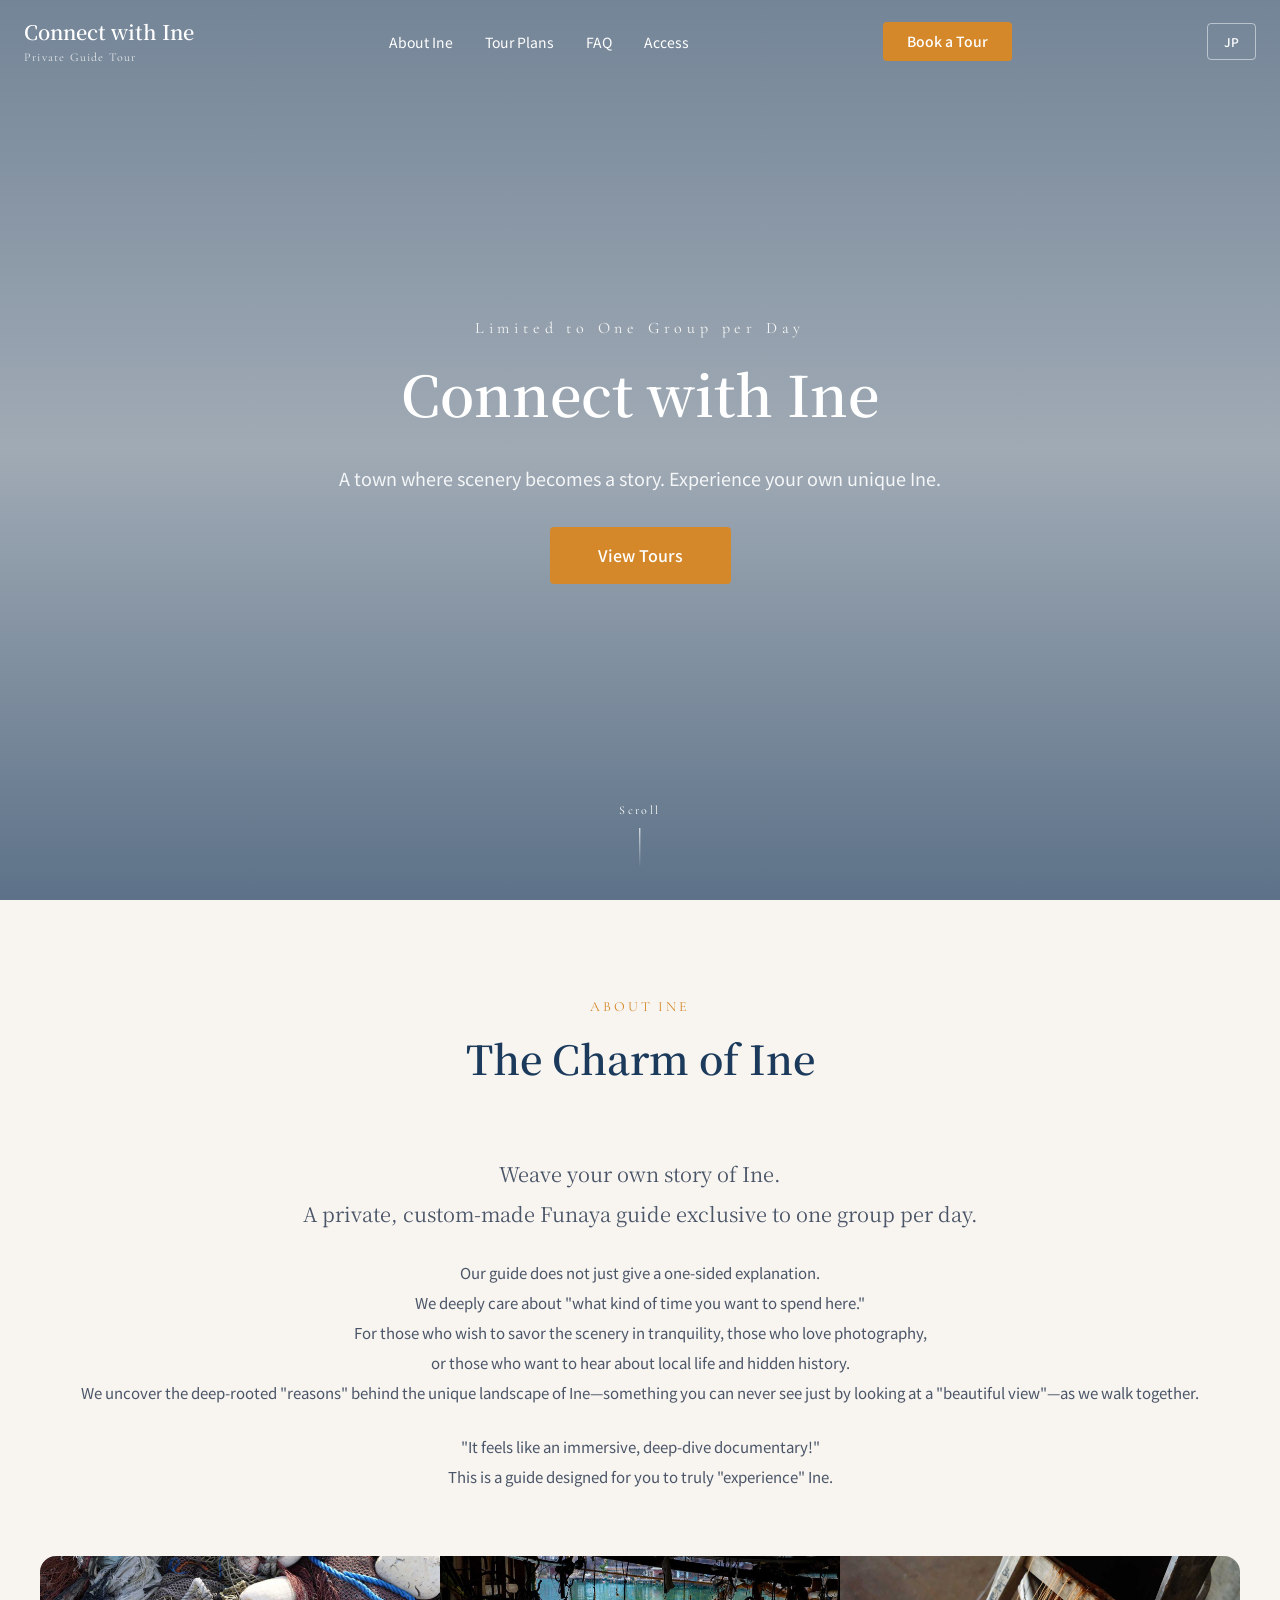
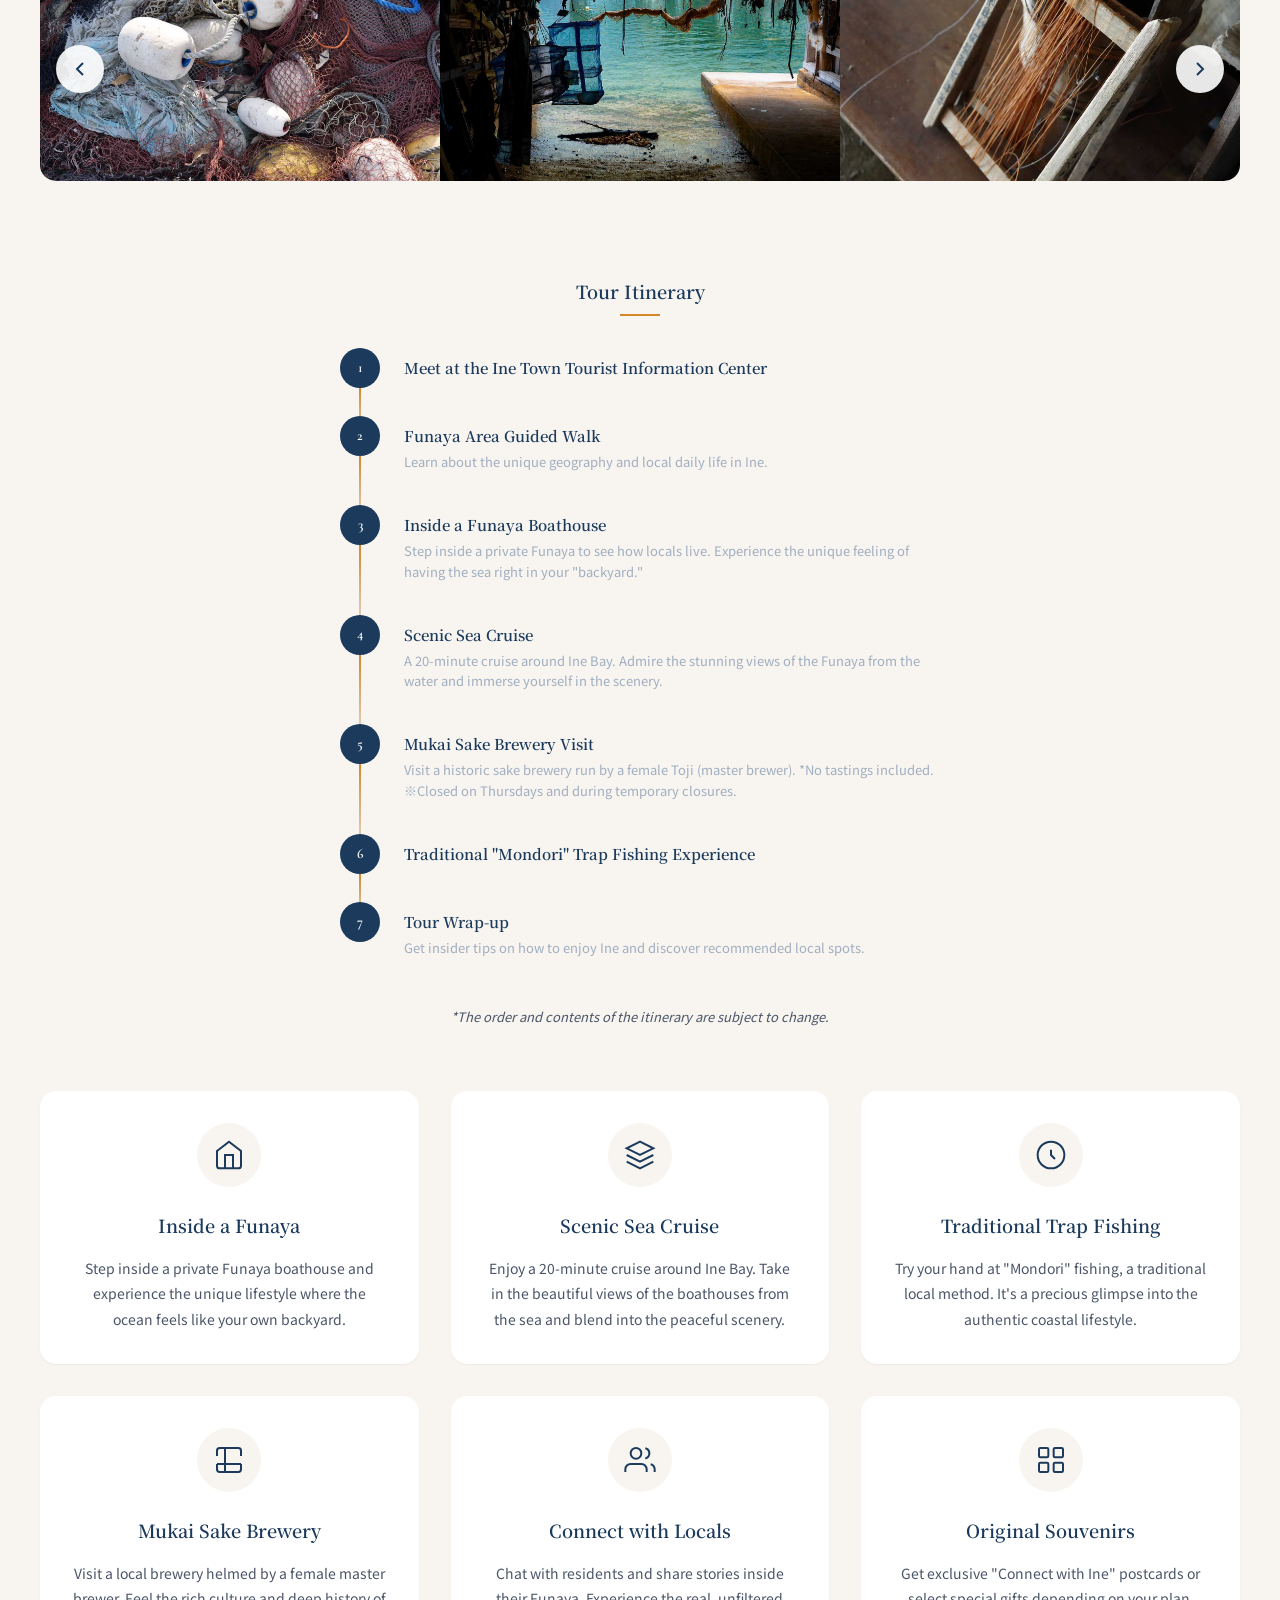
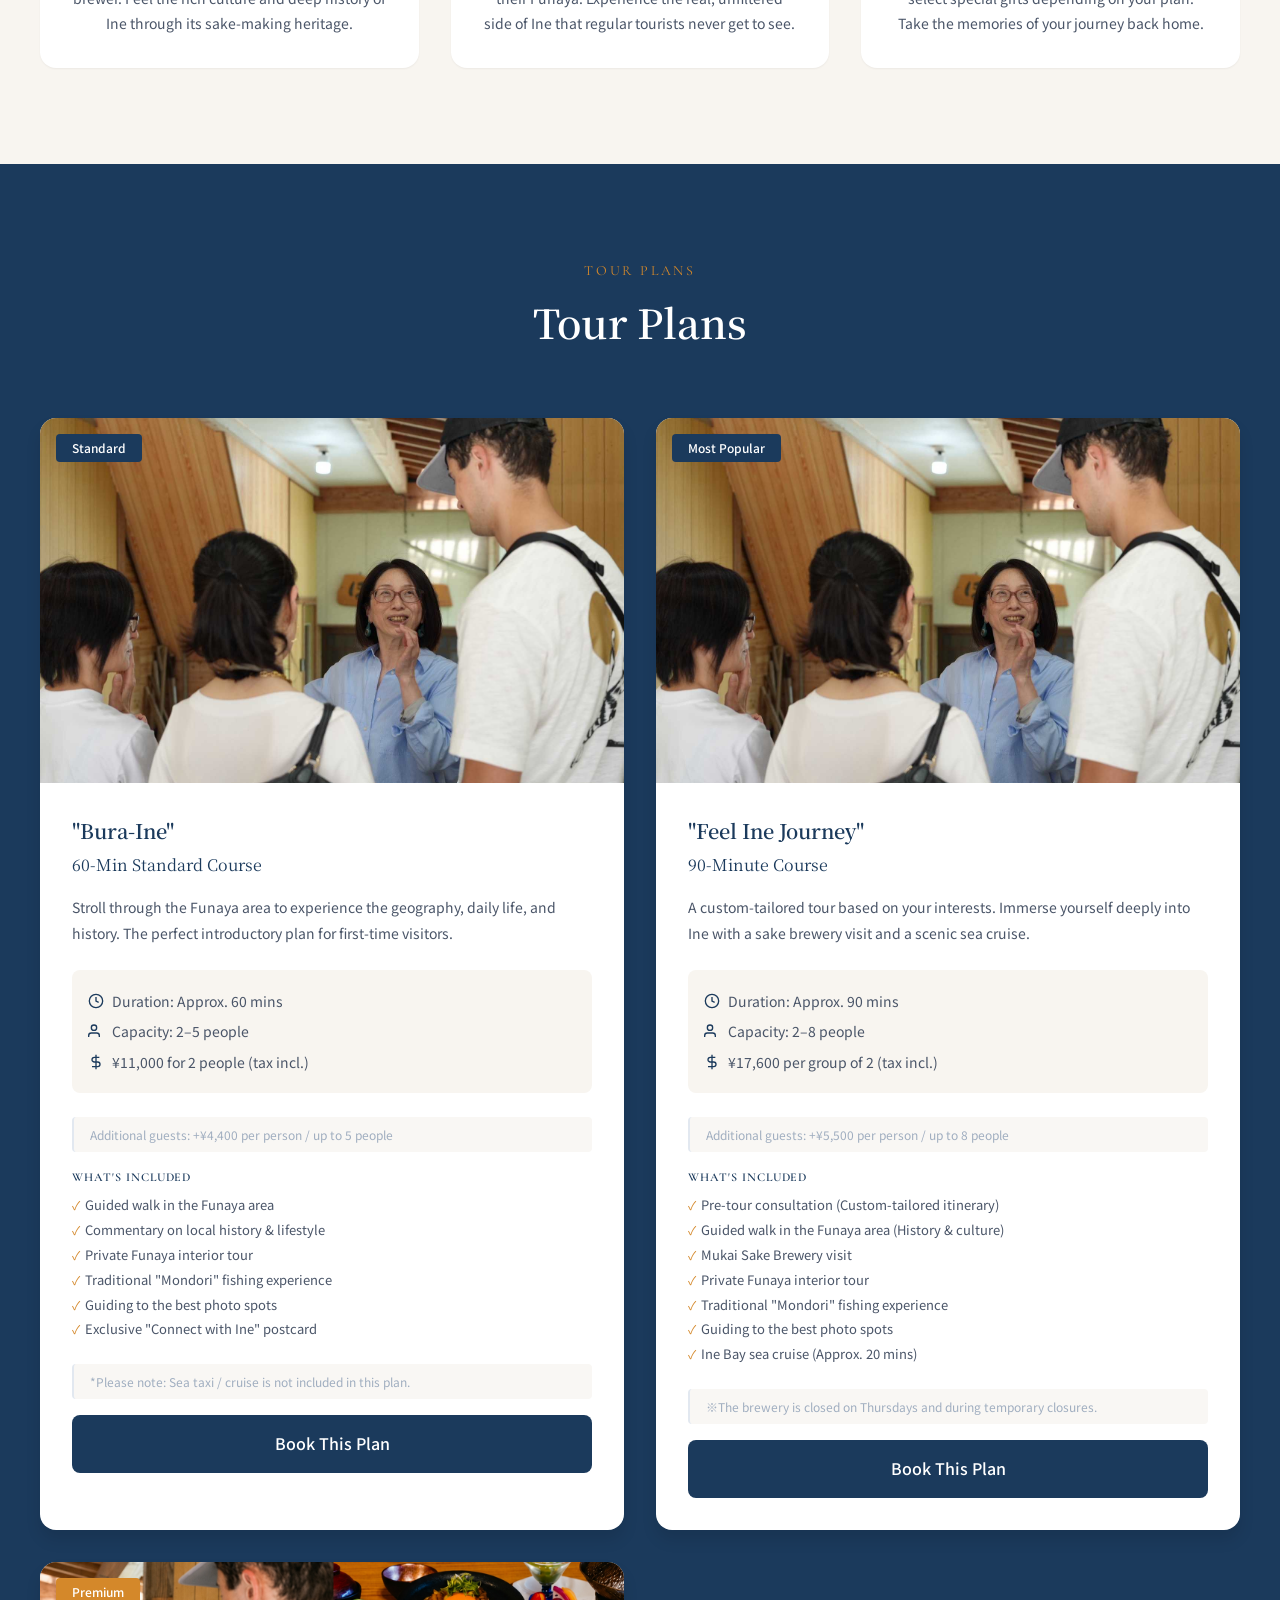
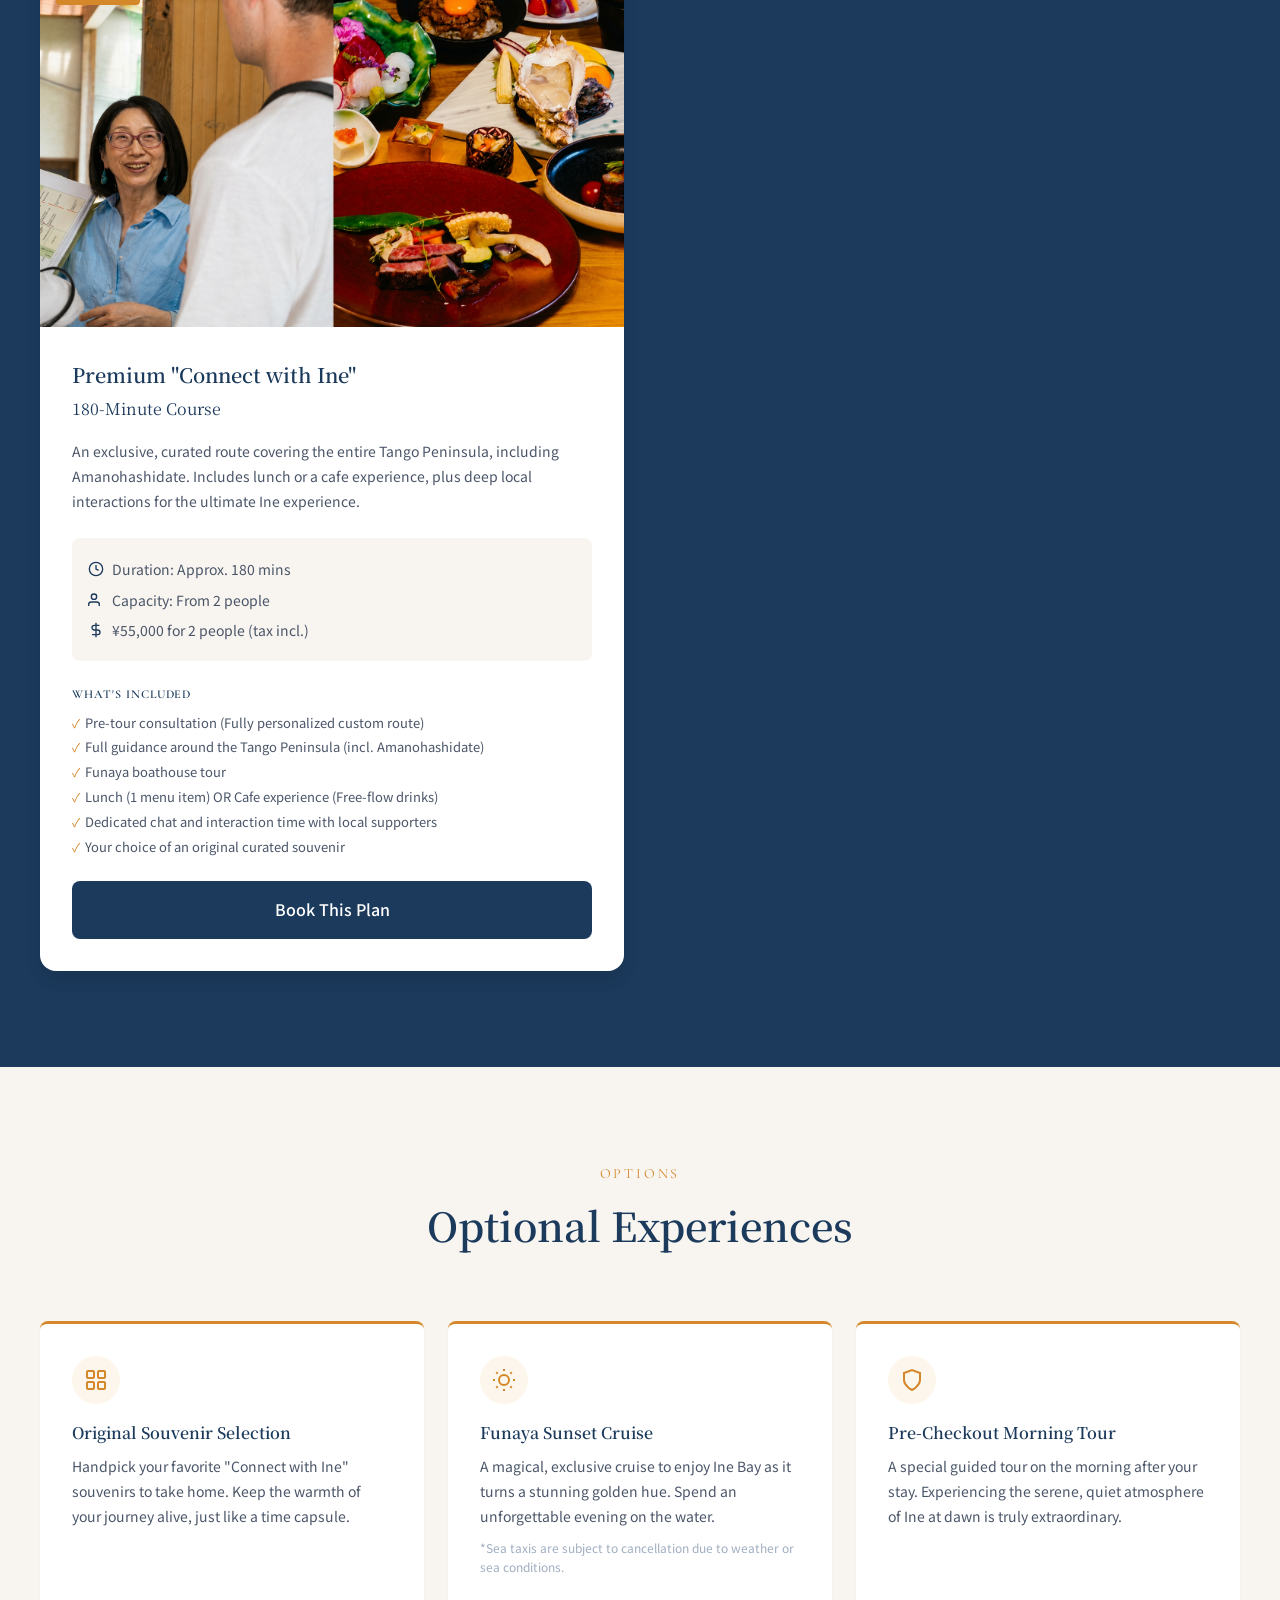
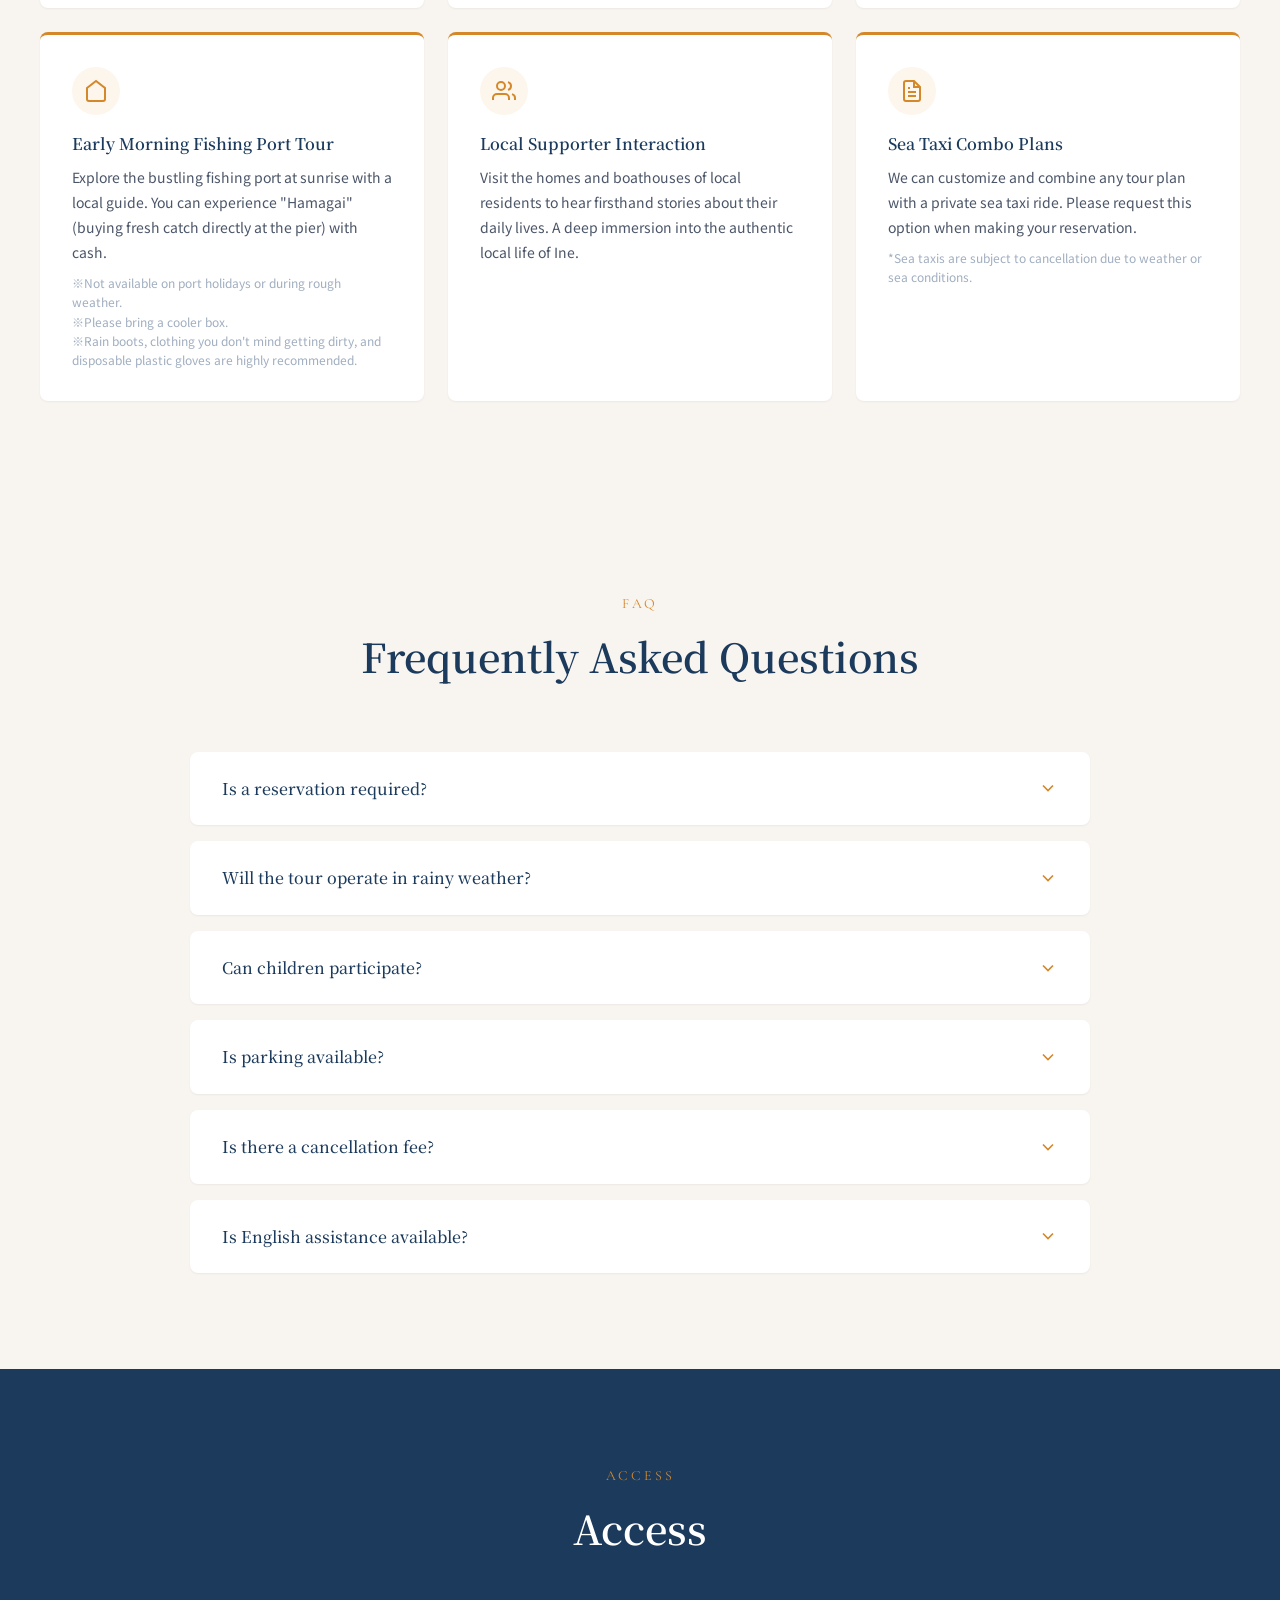
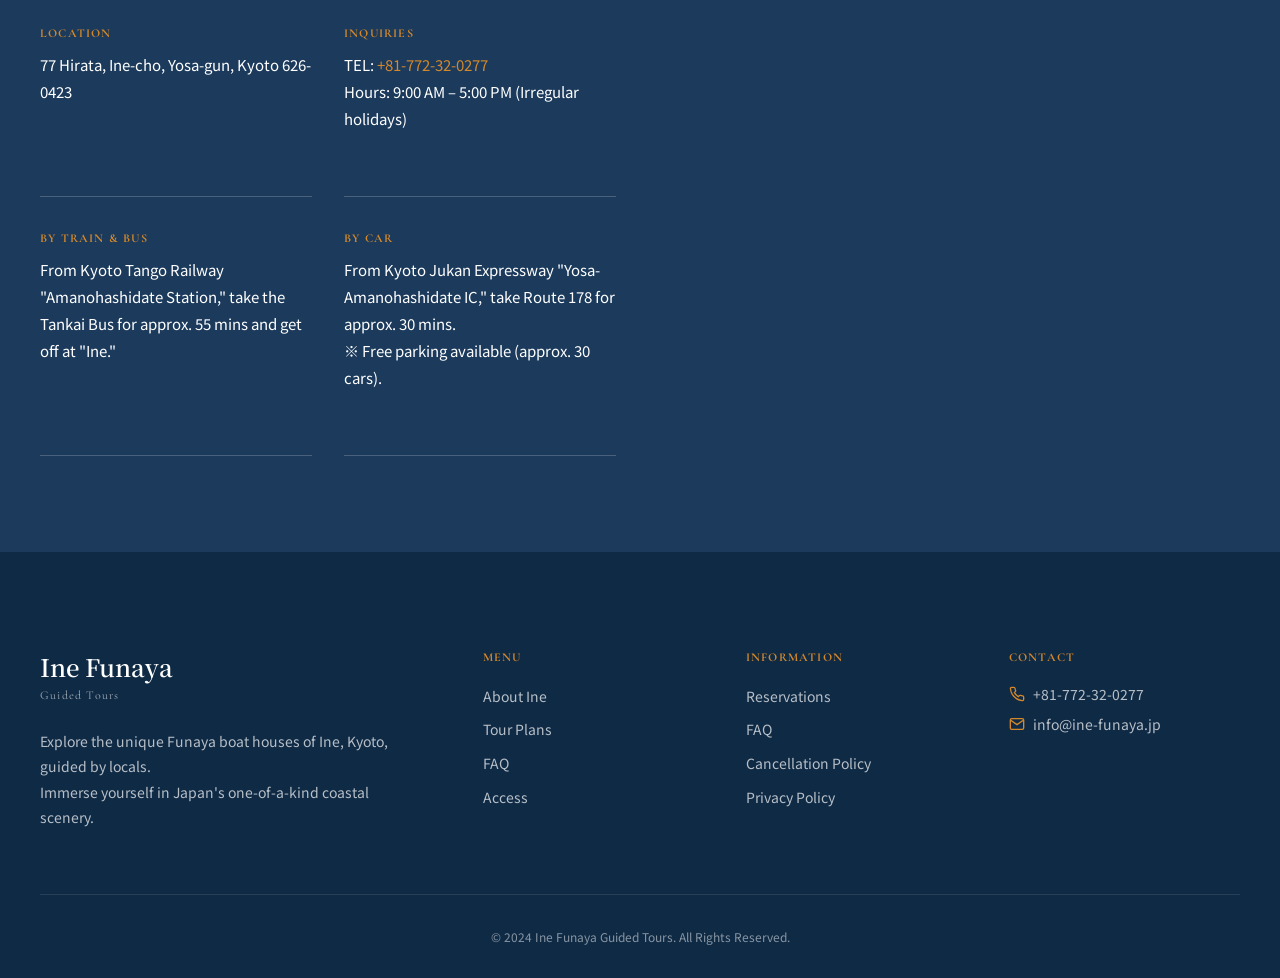
==== commit 11775bd5: "修正内容のメモ" ====
--- a/en/index.html
+++ b/en/index.html
@@ -558,7 +558,7 @@
 
         <article class="plan-card">
           <div class="plan-card__image">
-            <img src="https://images.unsplash.com/photo-1551632811-561732d1e306?w=600&q=80" alt="Bura-Ine 60-Minute Course">
+            <img src="../img/ine_tour01.jpg" alt="Bura-Ine 60-Minute Course">
             <span class="plan-card__badge">Standard</span>
           </div>
           <div class="plan-card__content">
@@ -649,7 +649,7 @@
 
   <article class="plan-card">
           <div class="plan-card__image">
-            <img src="https://images.unsplash.com/photo-1506905925346-21bda4d32df4?w=600&q=80" alt="Premium Connect with Ine Journey">
+            <img src="../img/ine_tour03.png" alt="Premium Connect with Ine Journey">
             <span class="plan-card__badge plan-card__badge--amber">Premium</span>
           </div>
           <div class="plan-card__content">
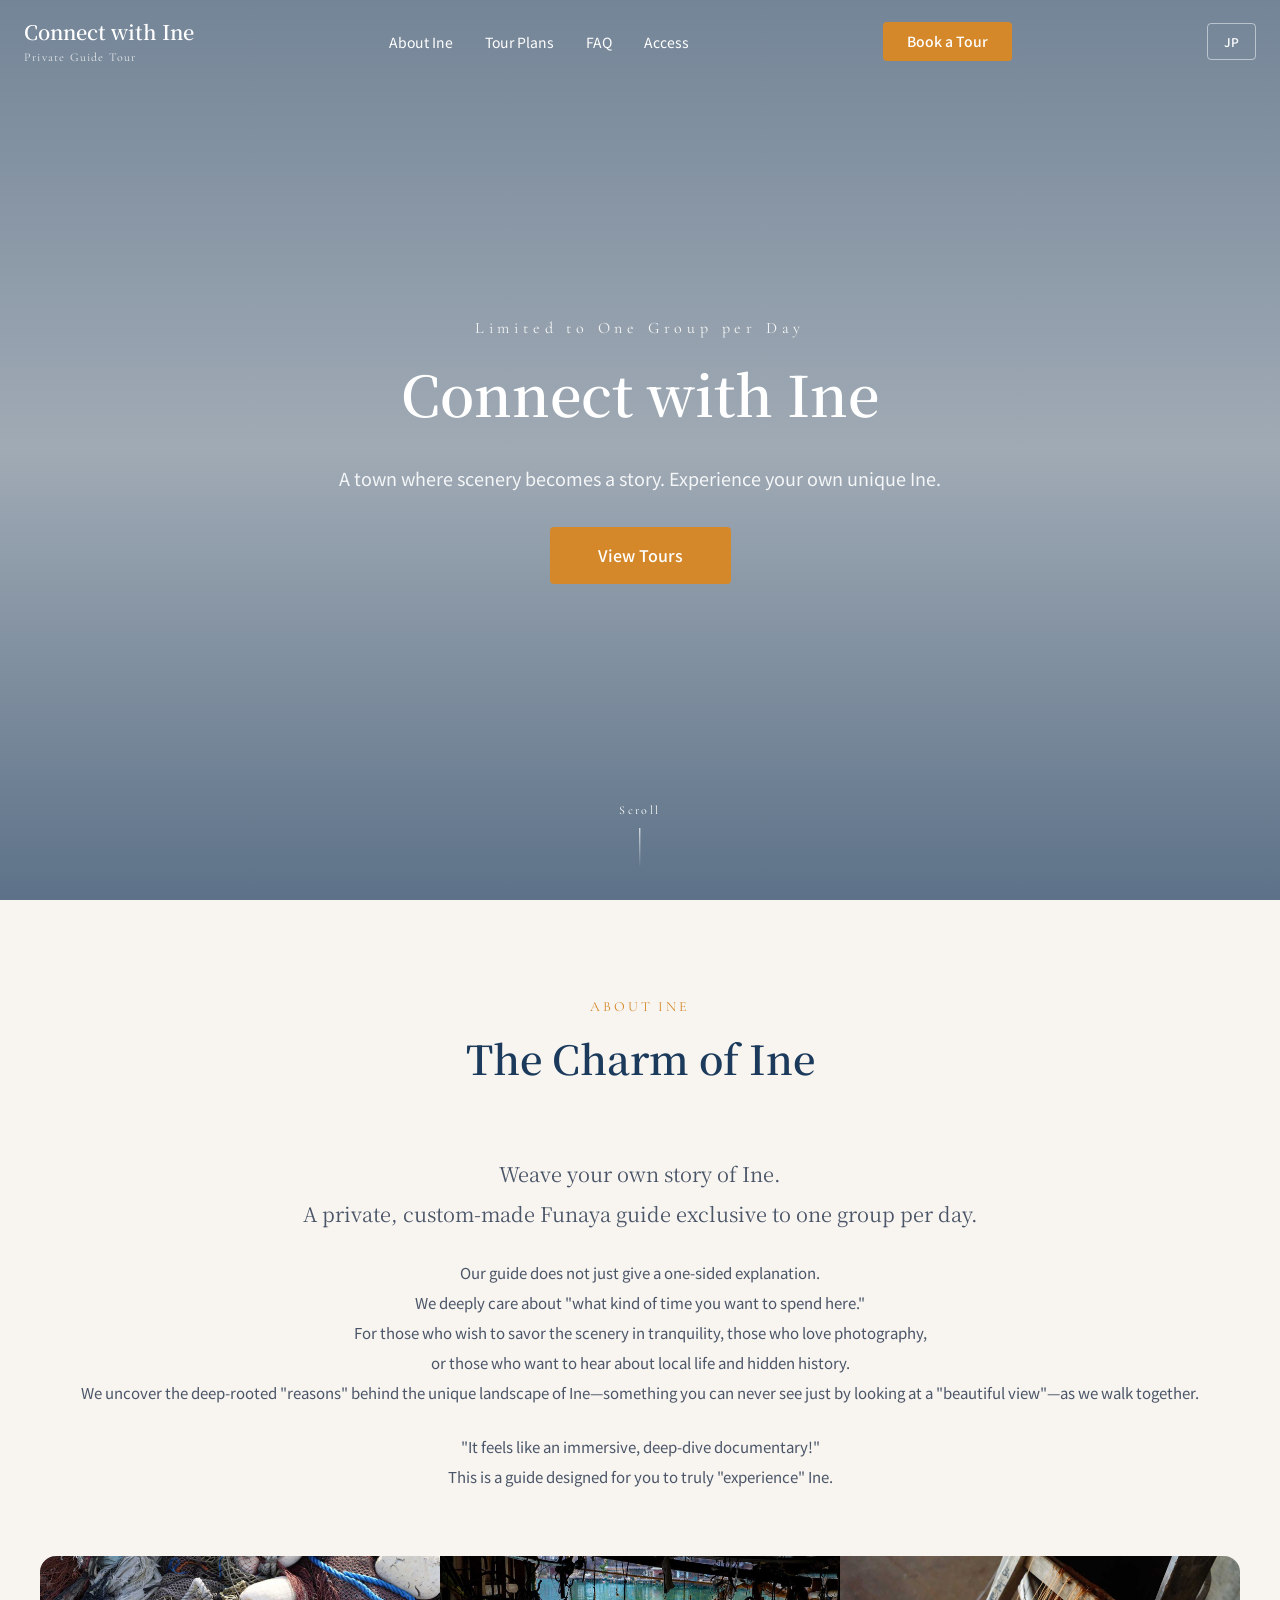
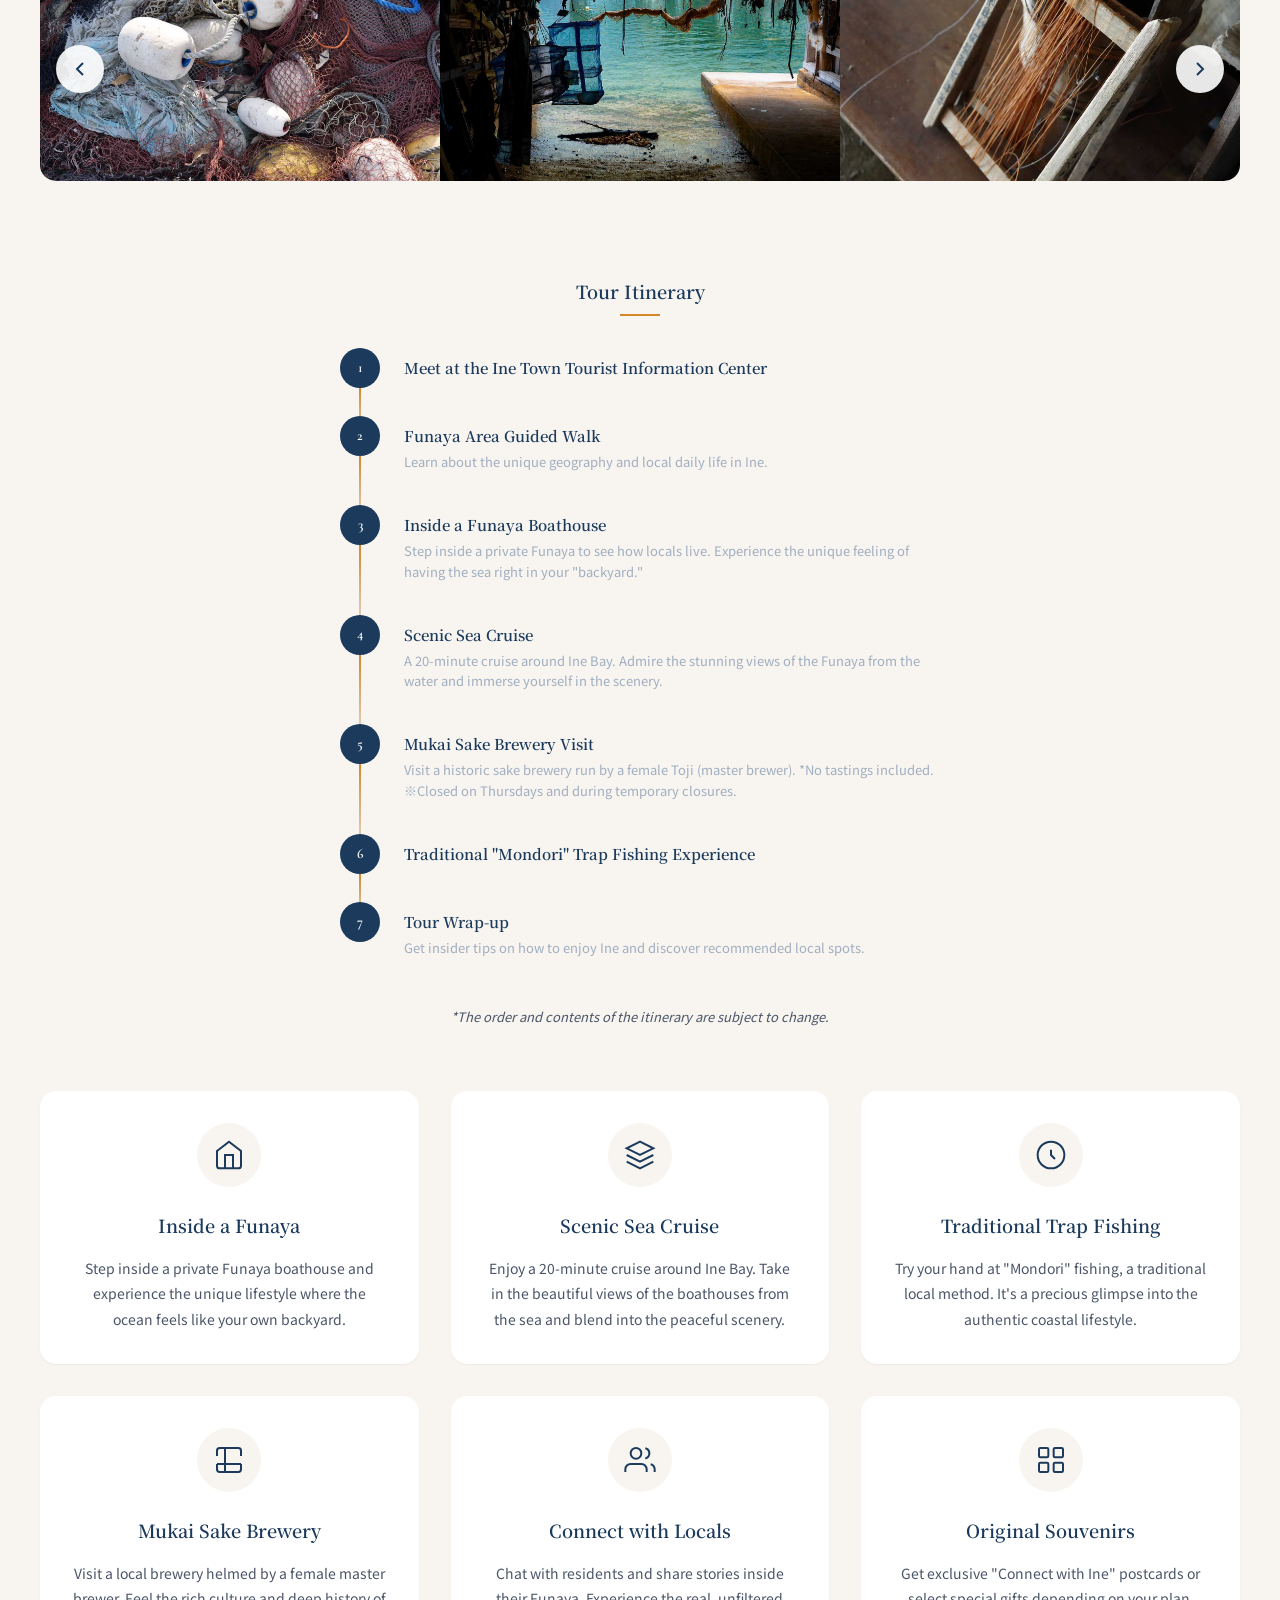
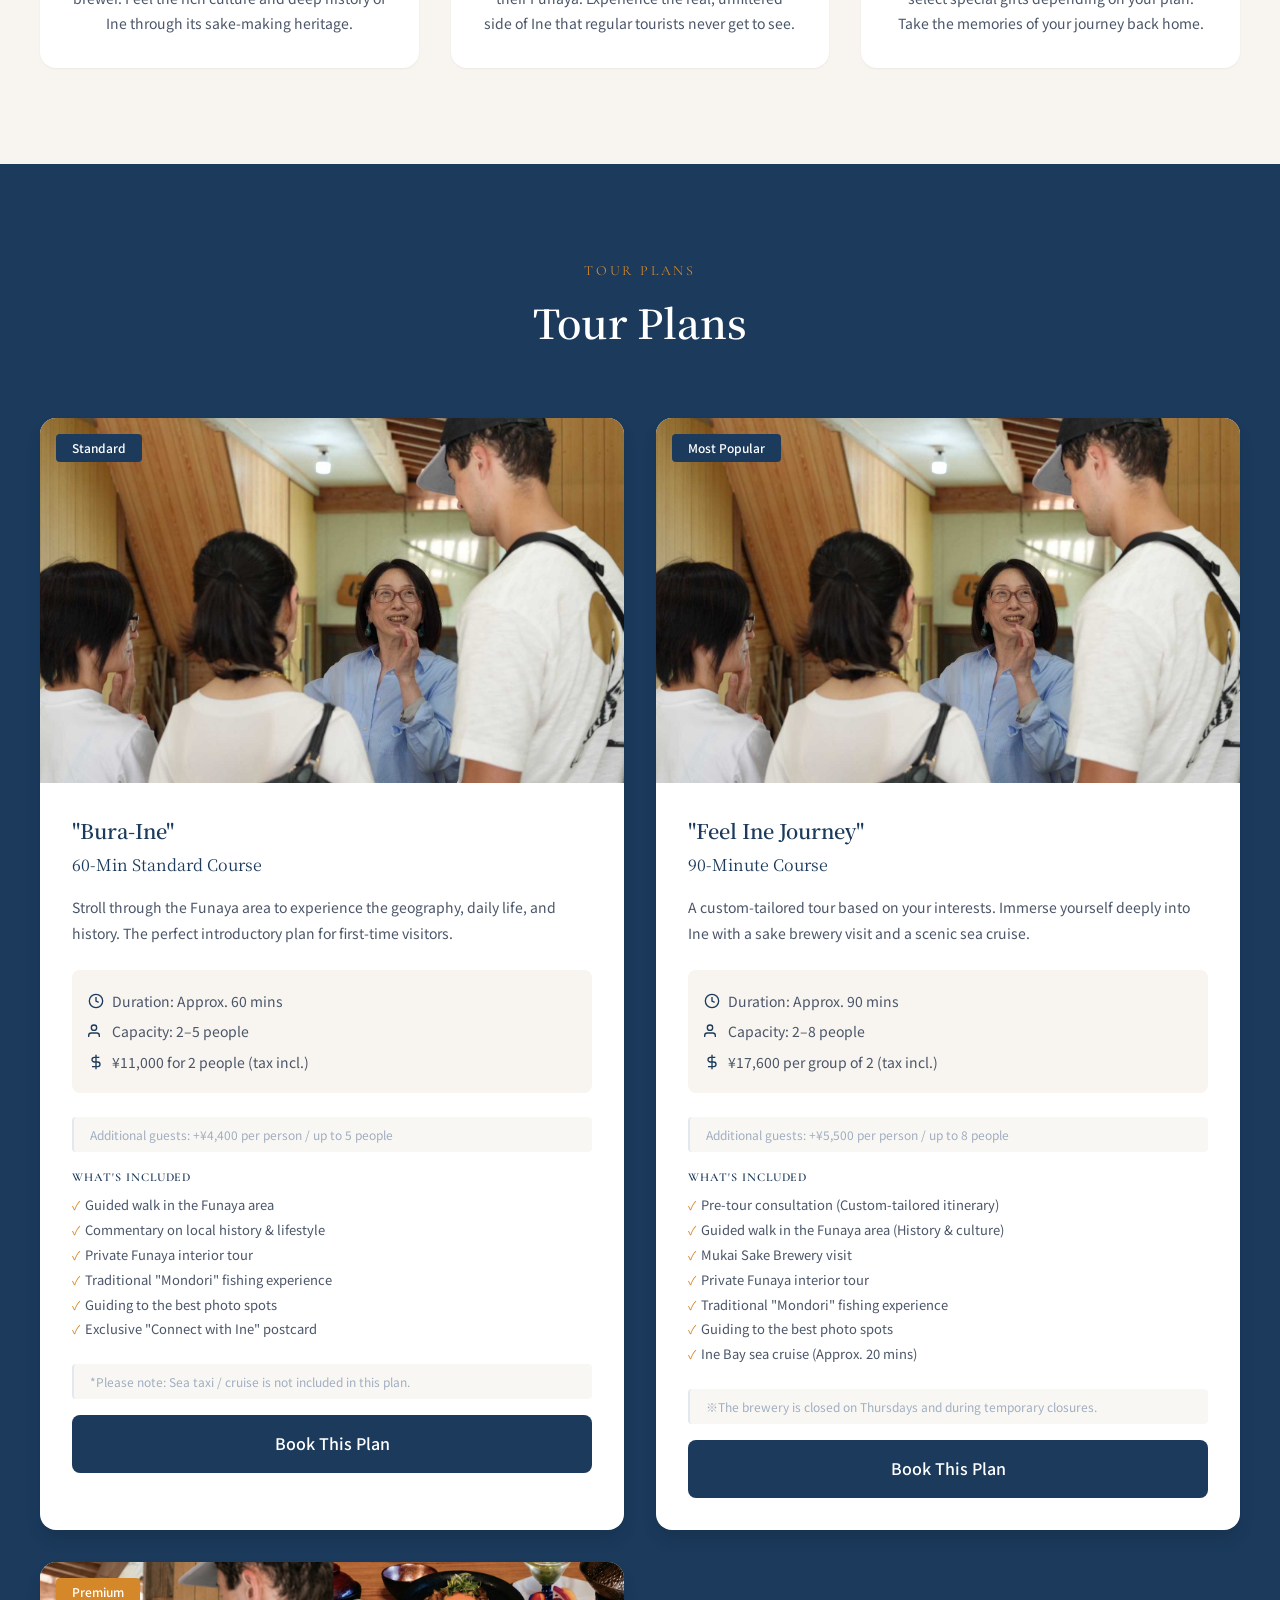
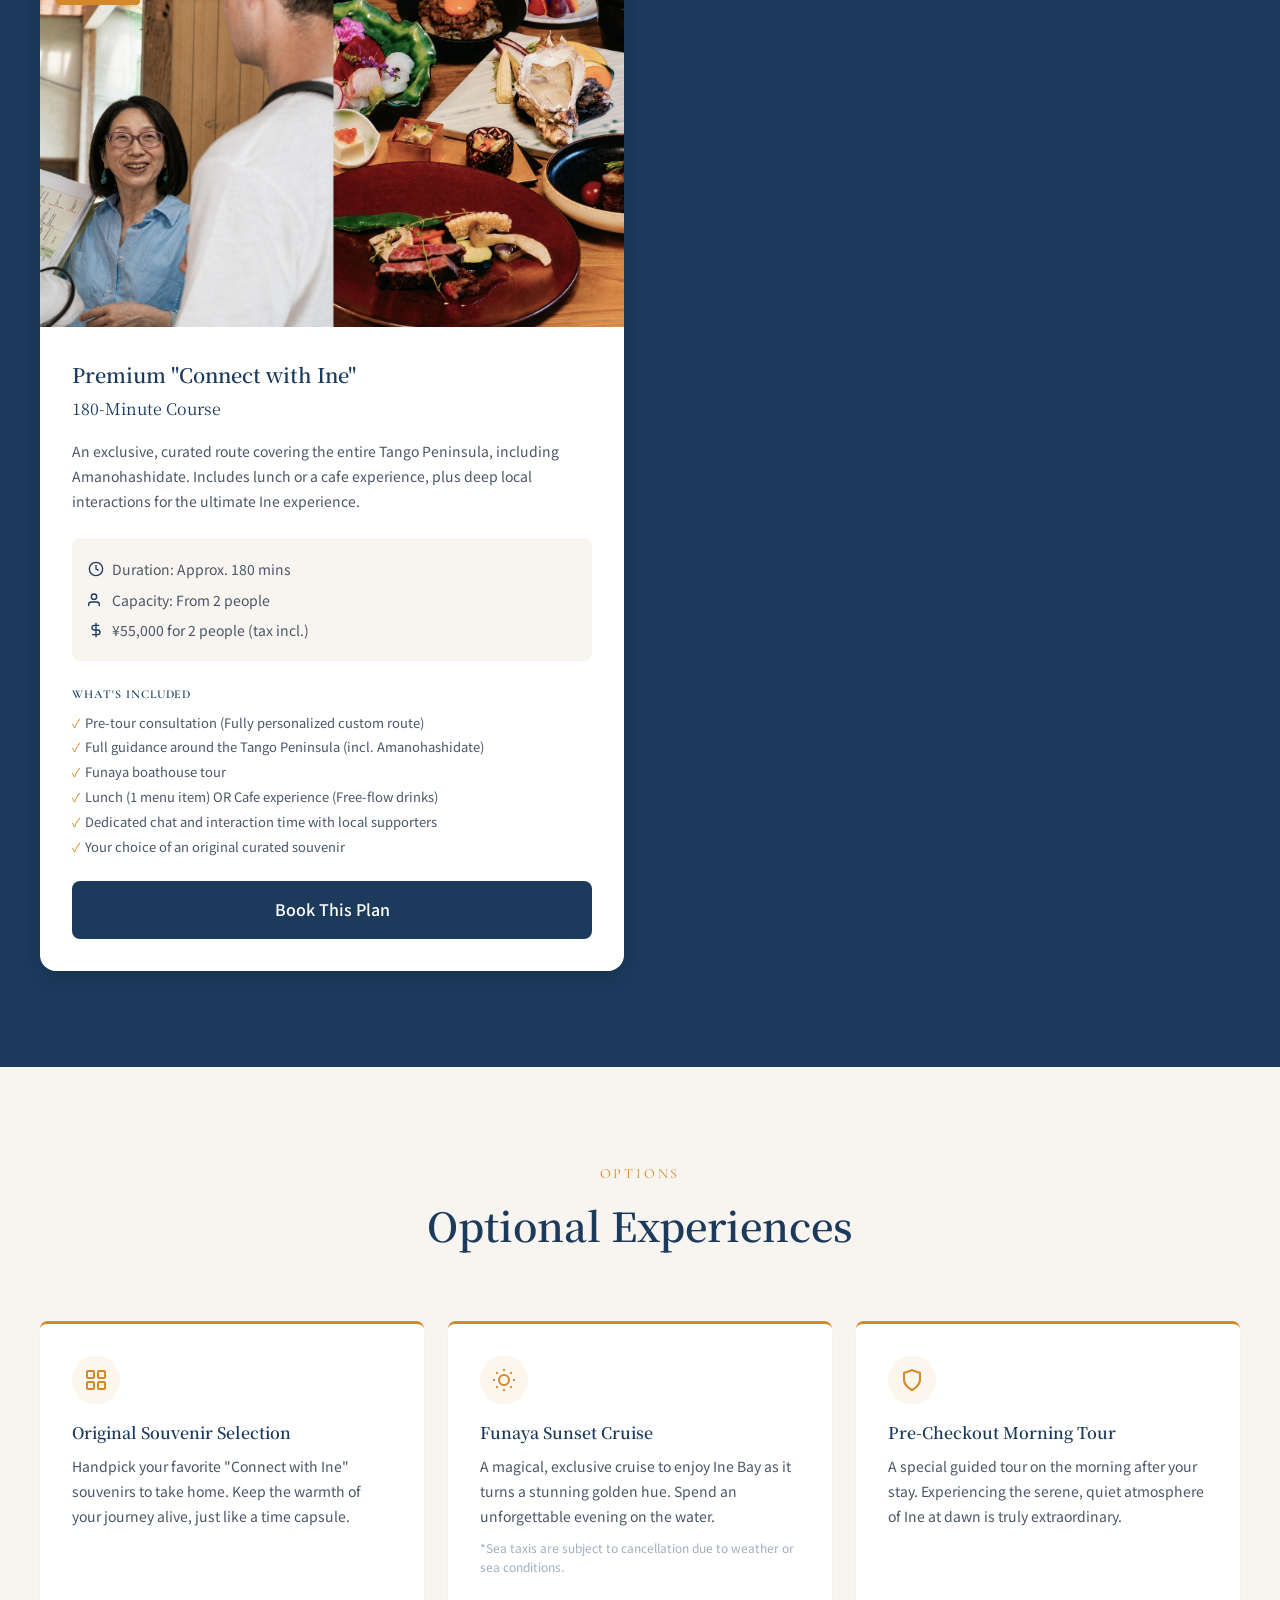
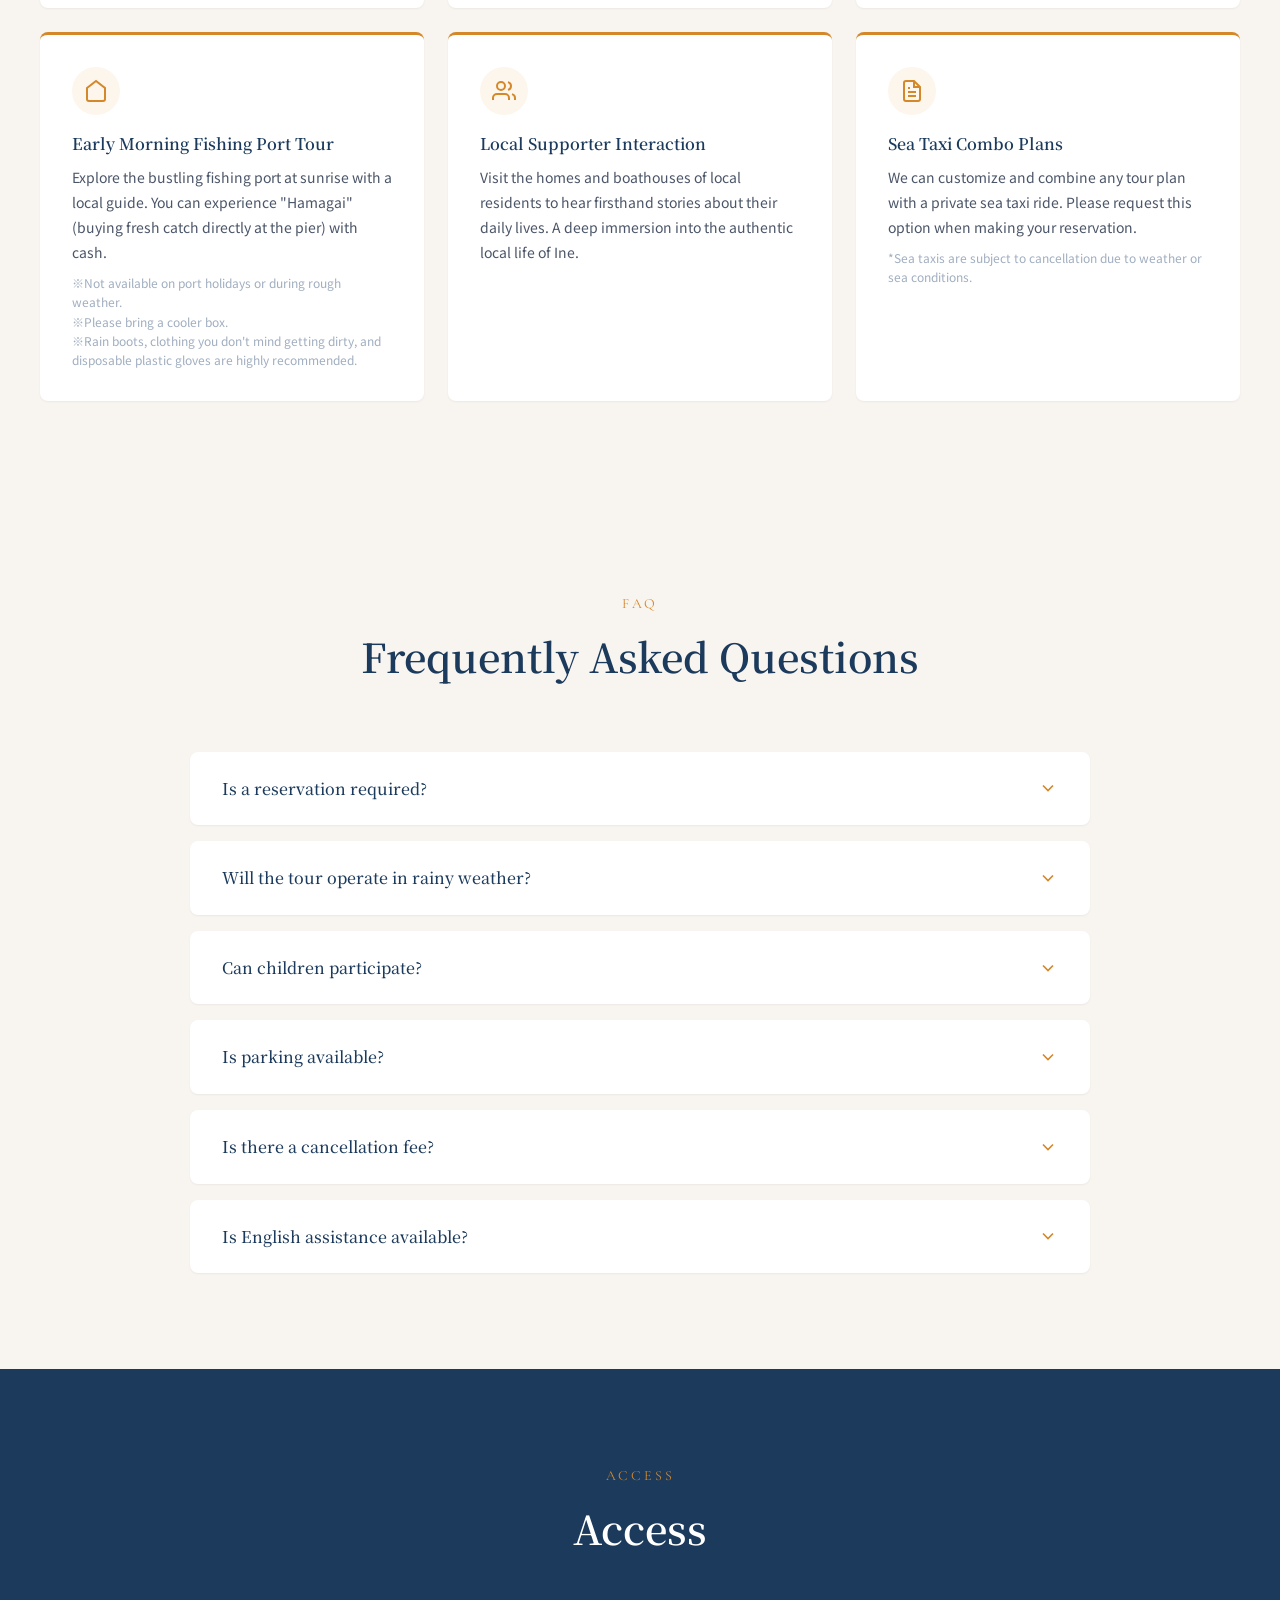
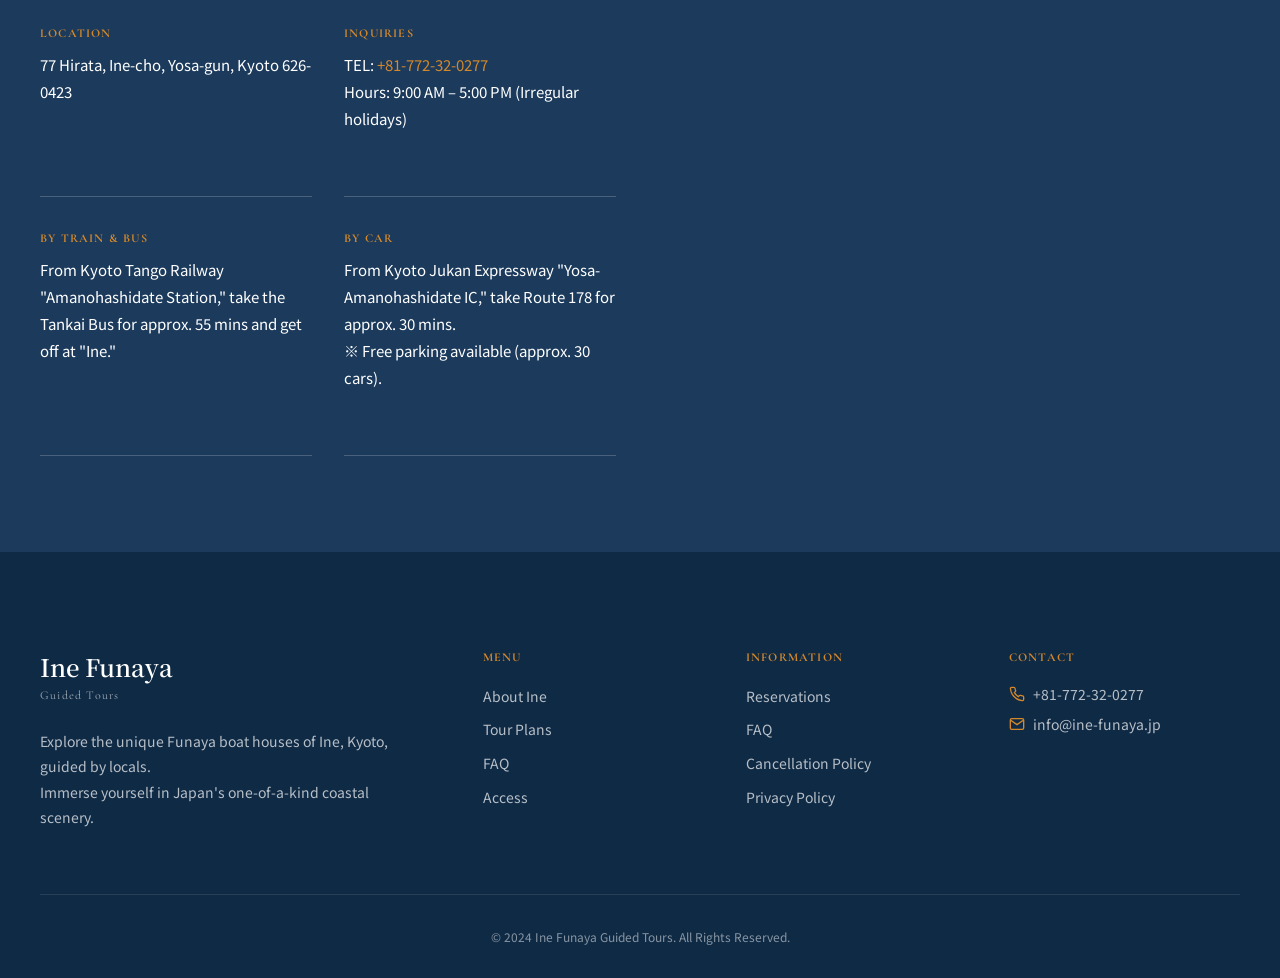
==== commit 30166c8f: "修正内容のメモ" ====
--- a/en/index.html
+++ b/en/index.html
@@ -649,7 +649,7 @@
 
   <article class="plan-card">
           <div class="plan-card__image">
-            <img src="../img/ine_tour03.png" alt="Premium Connect with Ine Journey">
+            <img src="../img/ine_tour03.jpg" alt="Premium Connect with Ine Journey">
             <span class="plan-card__badge plan-card__badge--amber">Premium</span>
           </div>
           <div class="plan-card__content">
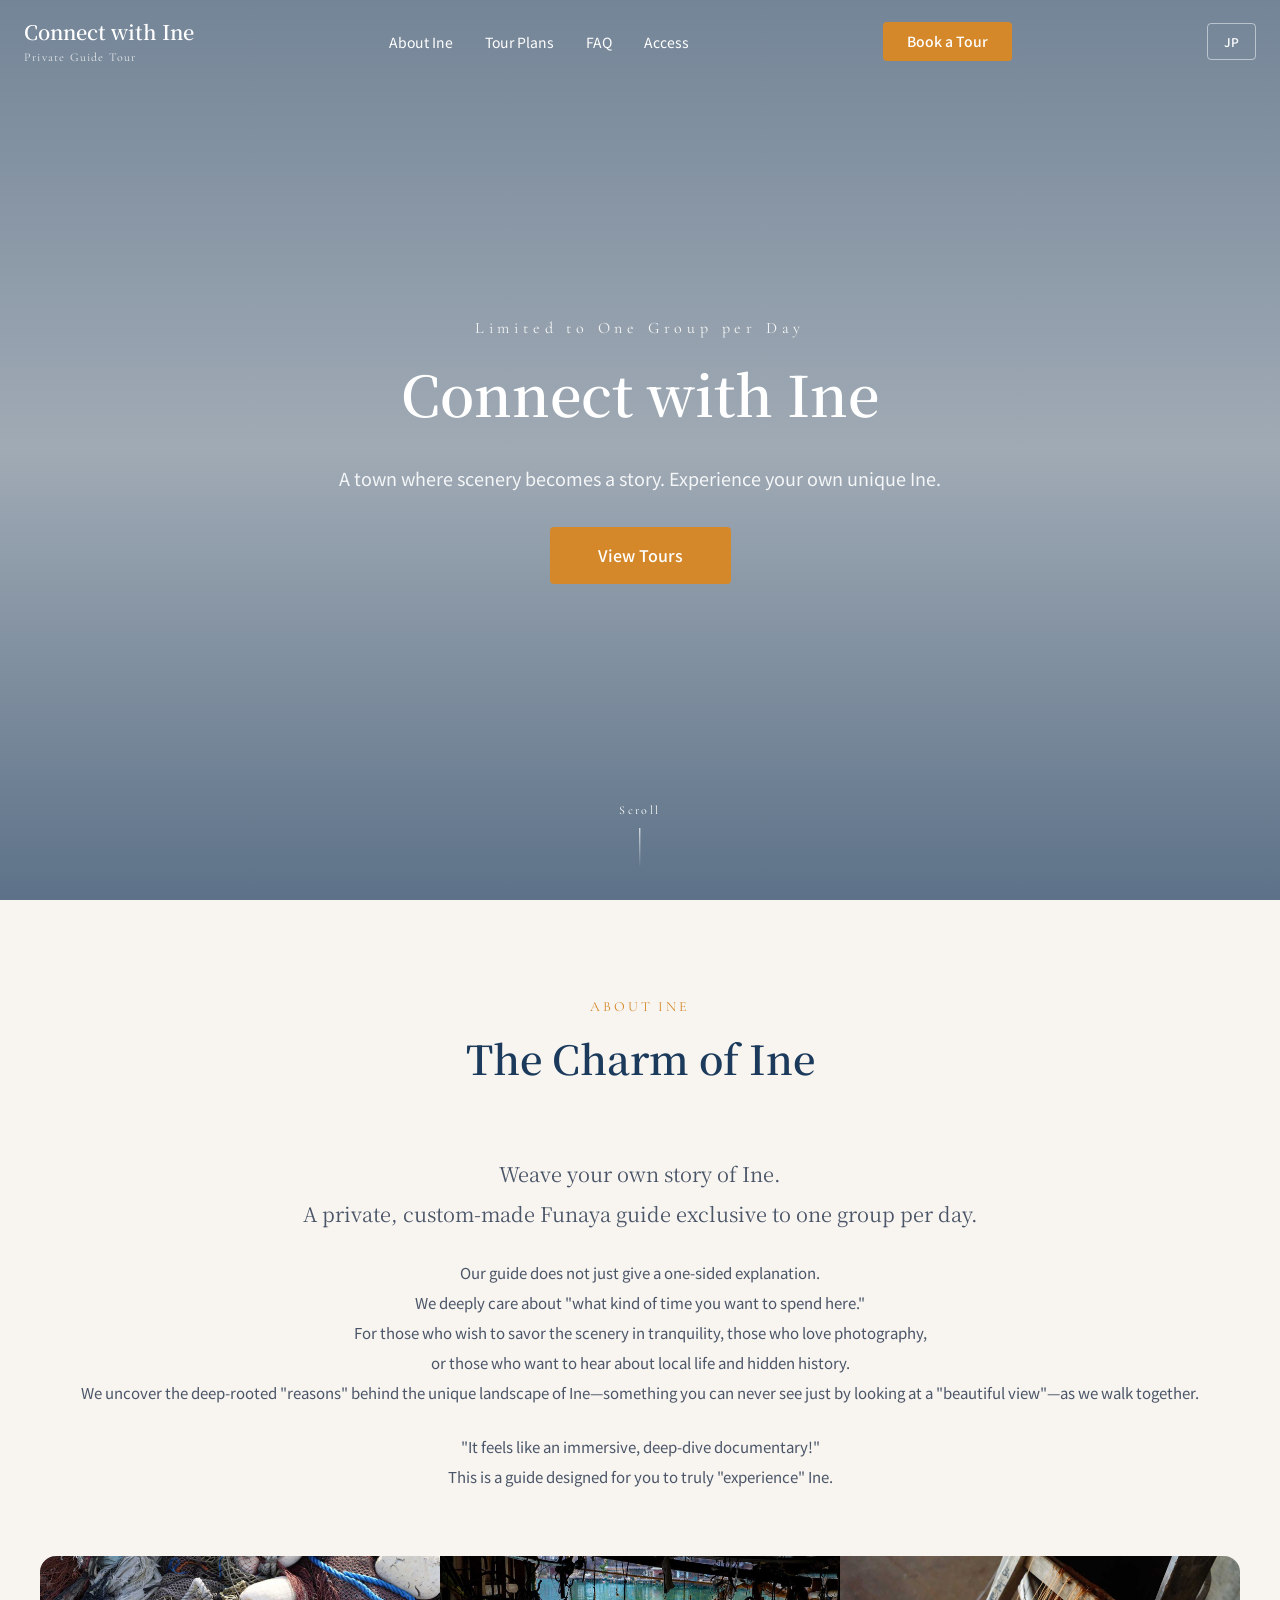
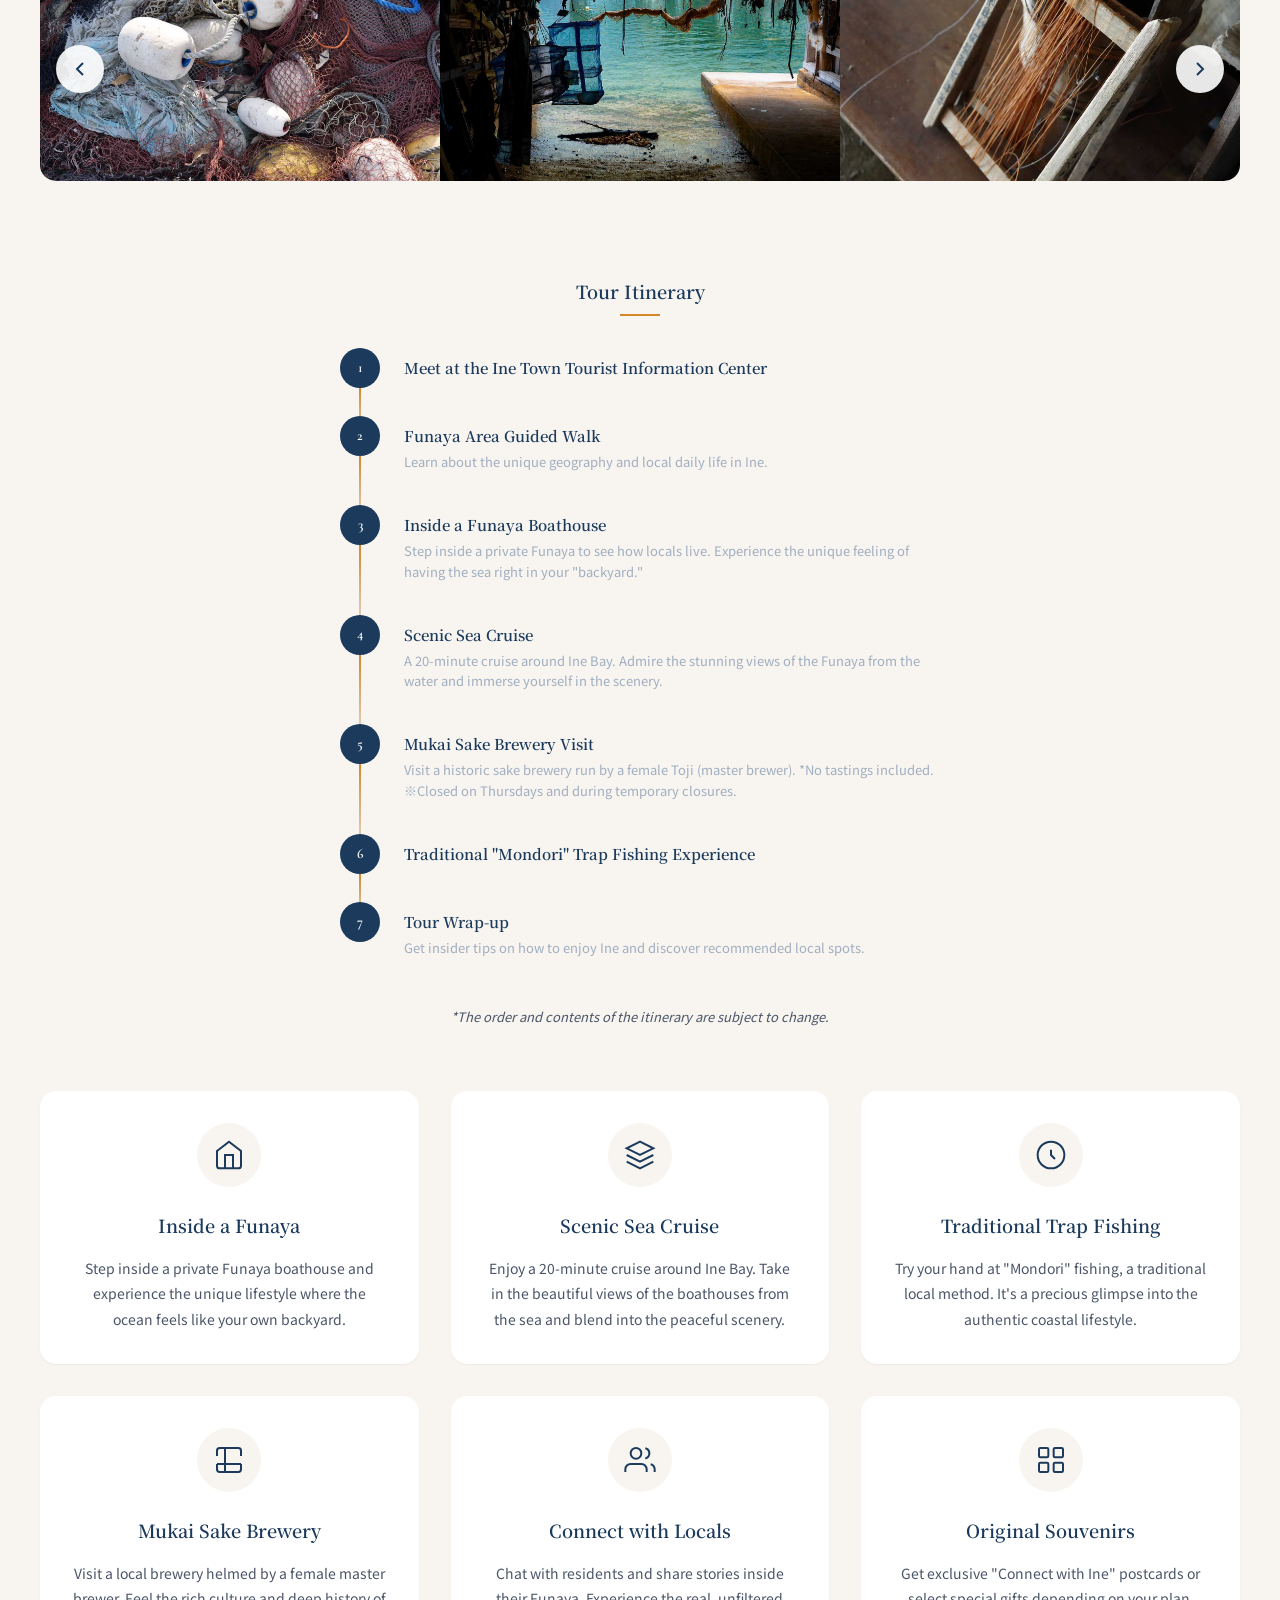
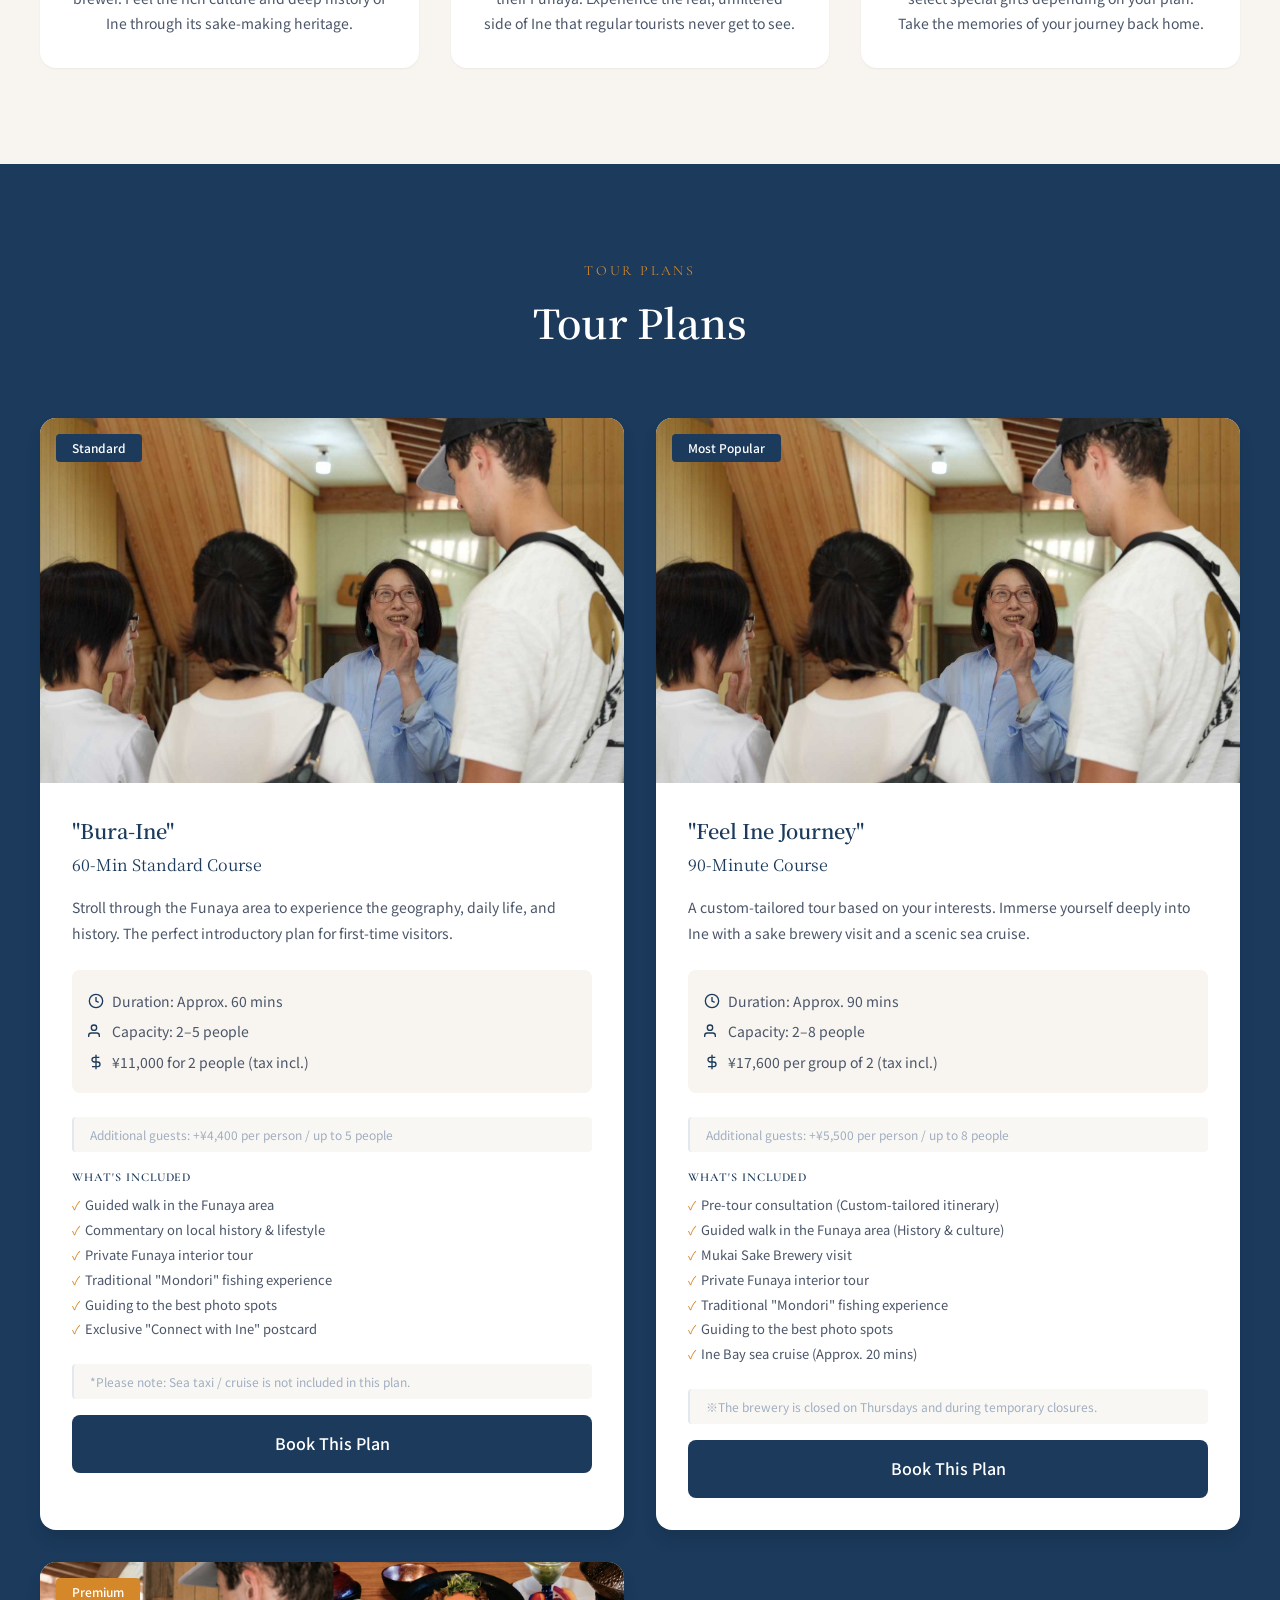
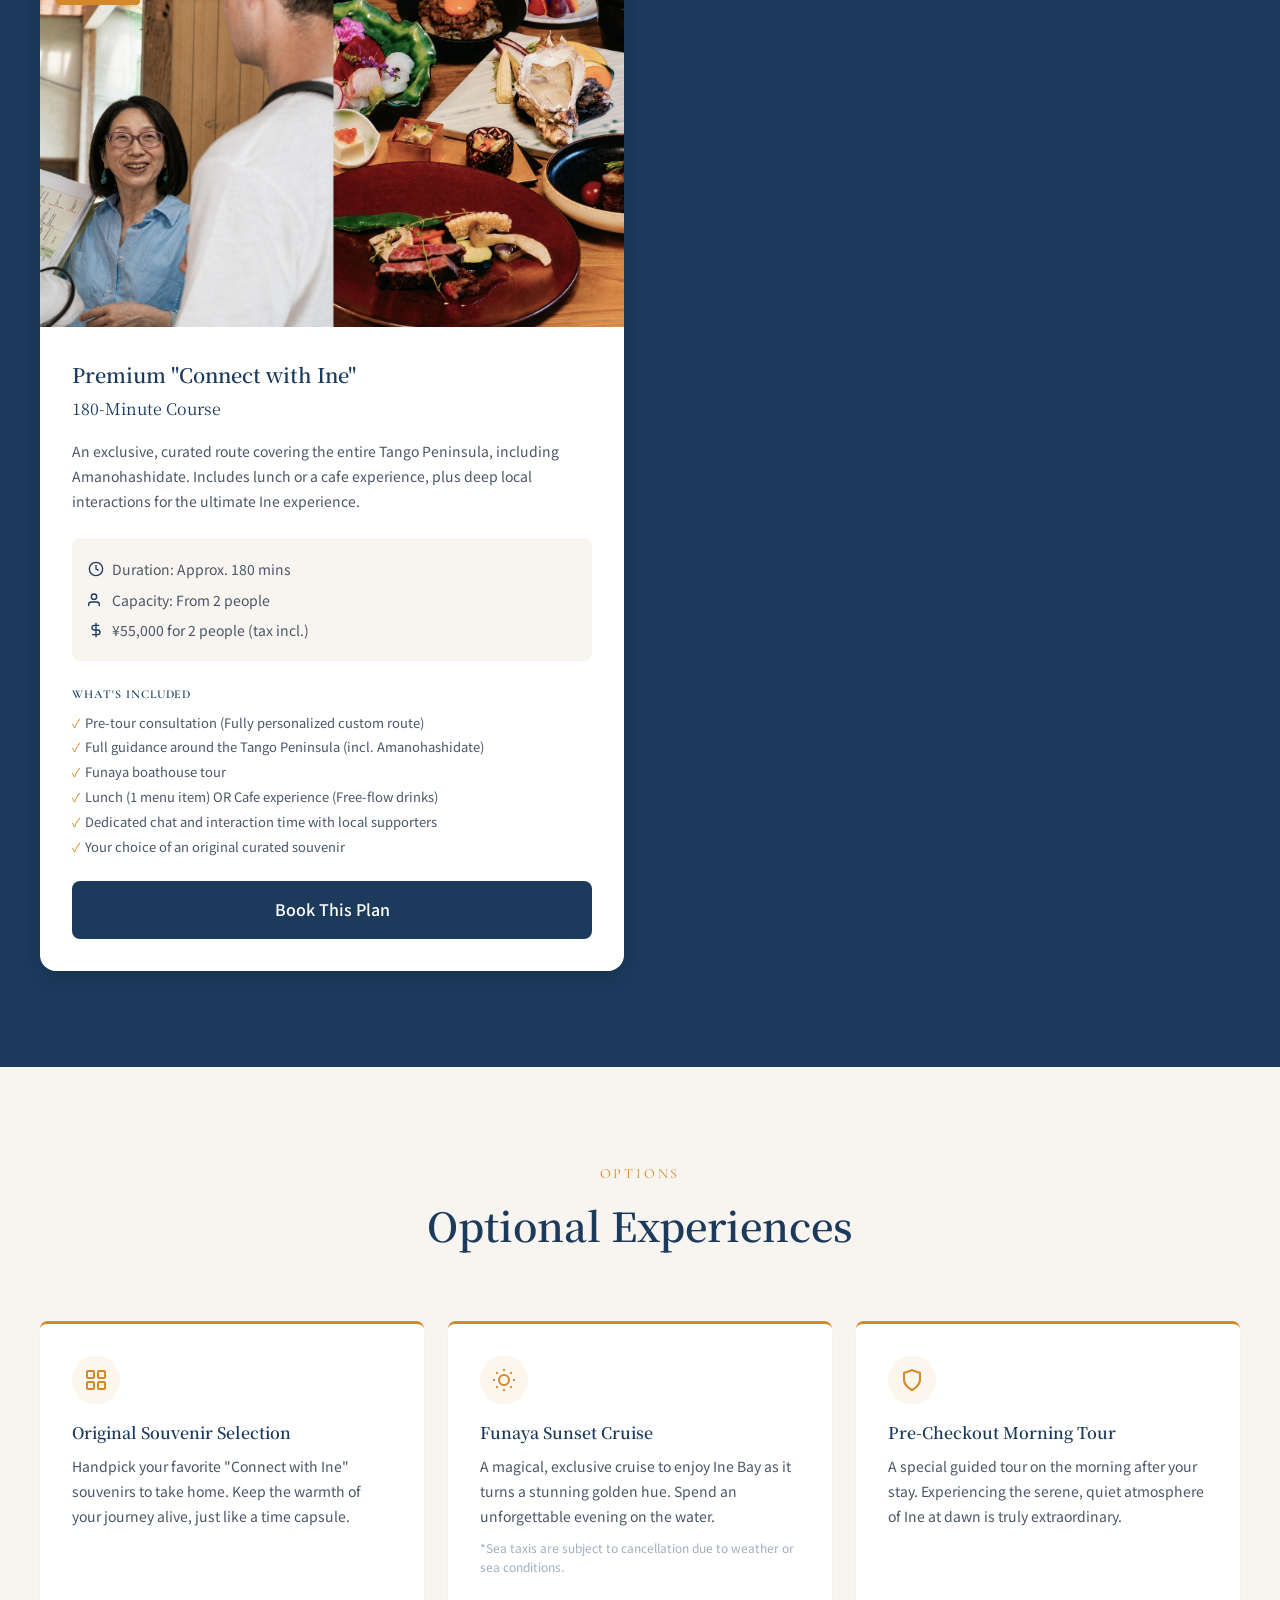
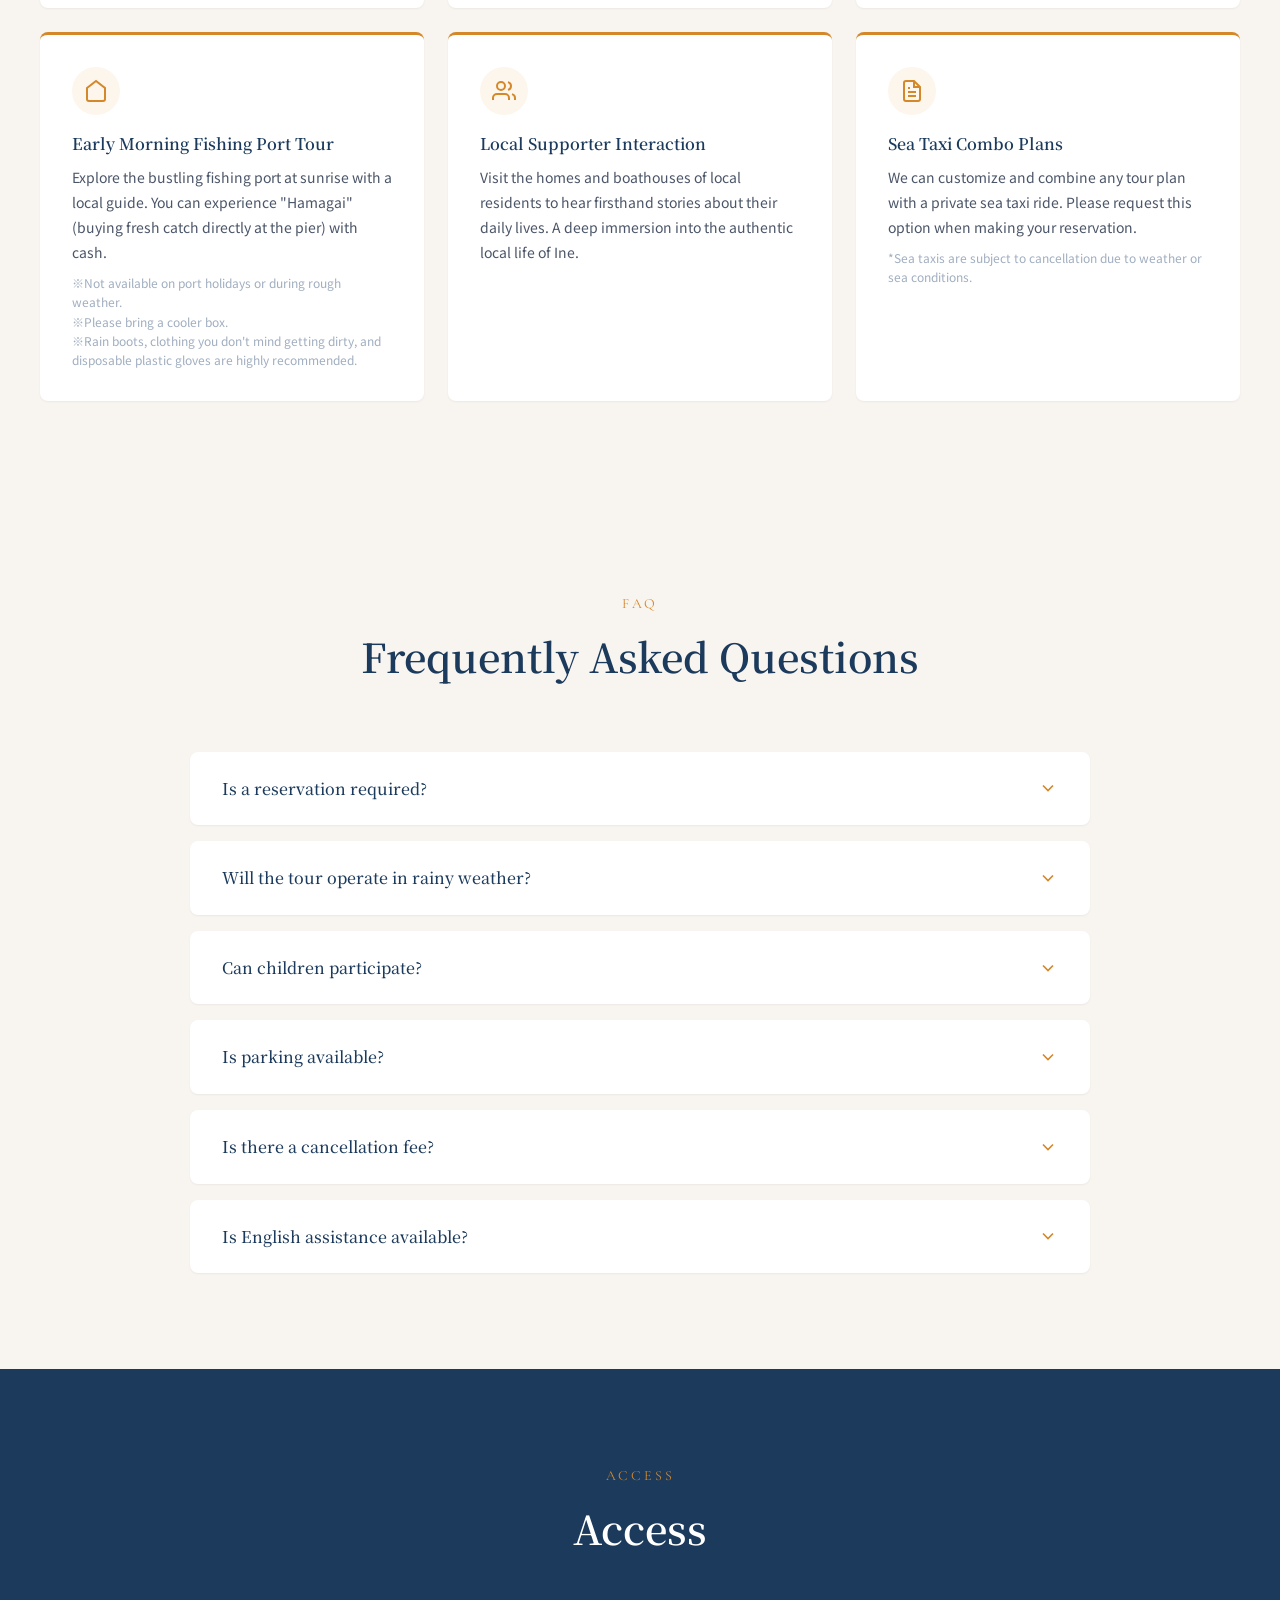
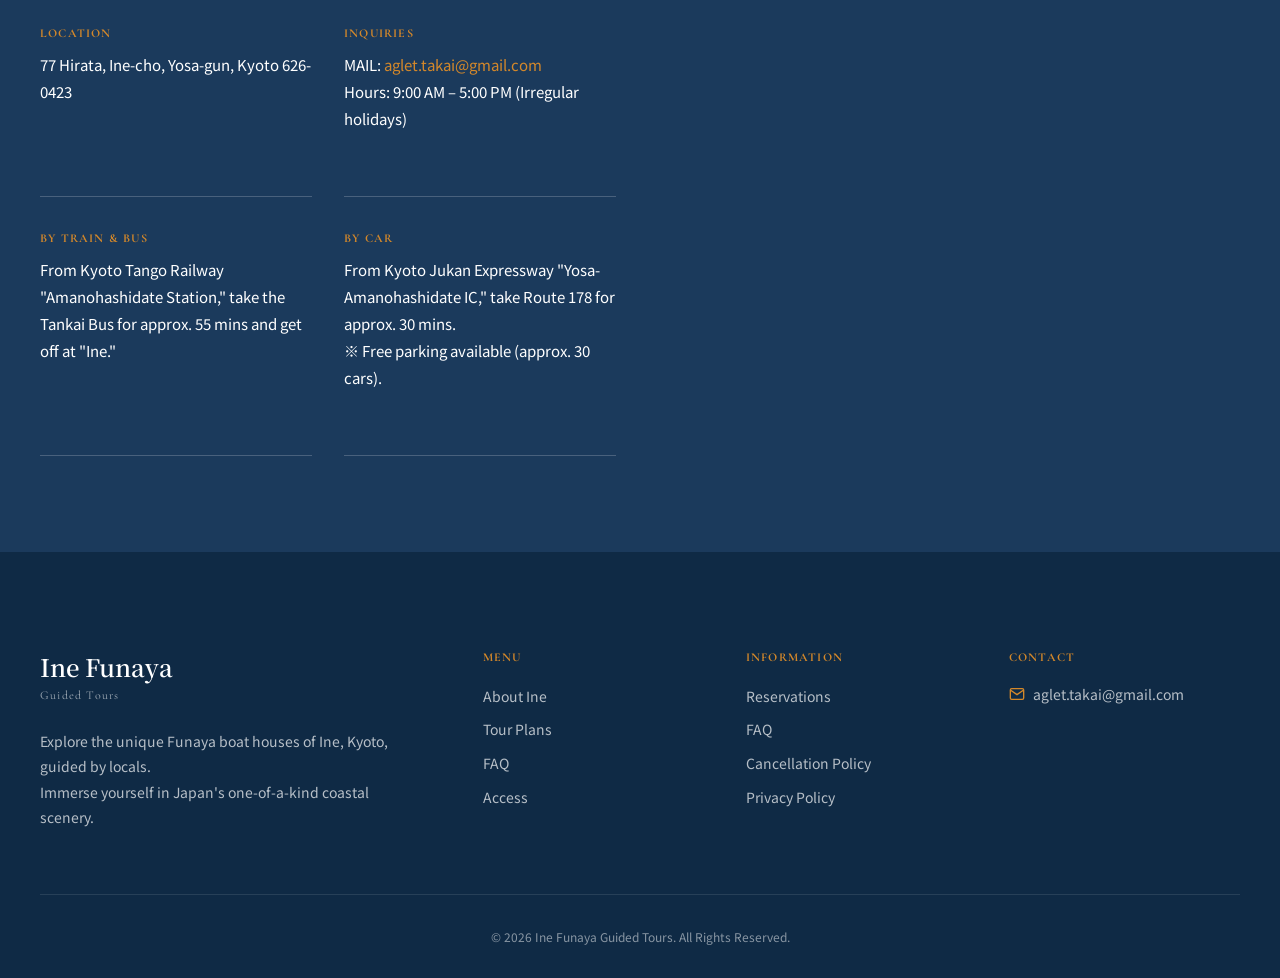
==== commit f841a21b: "修正内容のメモ" ====
--- a/en/index.html
+++ b/en/index.html
@@ -5,6 +5,7 @@
   <meta name="viewport" content="width=device-width, initial-scale=1.0">
   <title>Connect with Ine | Private Tailor-Made Funaya Guide (1 Group/Day)</title>
   <meta name="description" content="Ine, a town where scenery becomes a story. Experience your own unique Ine with our exclusive, custom private guide—limited to one group per day. Enjoy Funaya tours, boat cruises, and traditional Mondori fishing.">
+  <link rel="shortcut icon" href="/favicon.ico"> 
   <link rel="preconnect" href="https://fonts.googleapis.com">
   <link rel="preconnect" href="https://fonts.gstatic.com" crossorigin>
   <link href="https://fonts.googleapis.com/css2?family=Cormorant+Garamond:wght@400;500;600&family=Noto+Sans+JP:wght@400;500;700&family=Noto+Serif+JP:wght@400;500;600;700&display=swap" rel="stylesheet">
@@ -17,11 +18,10 @@
     {
       "@context": "https://schema.org",
       "@type": "TourOperator",
-      "@id": "https://◯◯◯◯◯◯◯◯◯◯◯◯◯/en/#operator",
+      "@id": "https://ineguide.com/en/#operator",
       "name": "Connect with Ine - Private Funaya Guide",
       "description": "Exclusive custom-made private boat house tours and sea cruises in Ine, Kyoto. Limited to one group per day.",
-      "url": "https://◯◯◯◯◯◯◯◯◯◯◯◯◯.com/en/",
-      "telephone": "+81-772-32-0277",
+      "url": "https://ineguide.com/en/",
       "priceRange": "¥1500 - ¥5500",
       "address": {
         "@type": "PostalAddress",
@@ -880,7 +880,7 @@
           <div class="access__group">
             <h3 class="access__label">Inquiries</h3>
             <p class="access__text">
-              TEL: <a href="tel:0772-32-0277">+81-772-32-0277</a><br>
+              MAIL: <a href="mailto:aglet.takai@gmail.com">aglet.takai@gmail.com</a><br>
               Hours: 9:00 AM – 5:00 PM (Irregular holidays)
             </p>
           </div>
@@ -947,18 +947,18 @@
           <div class="footer__nav-group">
             <h4 class="footer__nav-title">Contact</h4>
             <ul class="footer__nav-list footer__nav-list--contact">
-              <li>
+              <!-- <li>
                 <svg width="16" height="16" viewBox="0 0 24 24" fill="none" stroke="currentColor" stroke-width="2">
                   <path d="M22 16.92v3a2 2 0 0 1-2.18 2 19.79 19.79 0 0 1-8.63-3.07 19.5 19.5 0 0 1-6-6 19.79 19.79 0 0 1-3.07-8.67A2 2 0 0 1 4.11 2h3a2 2 0 0 1 2 1.72c.127.96.361 1.903.7 2.81a2 2 0 0 1-.45 2.11L8.09 9.91a16 16 0 0 0 6 6l1.27-1.27a2 2 0 0 1 2.11-.45c.907.339 1.85.573 2.81.7A2 2 0 0 1 22 16.92z"/>
                 </svg>
                 <a href="tel:0772-32-0277">+81-772-32-0277</a>
-              </li>
+              </li> -->
               <li>
                 <svg width="16" height="16" viewBox="0 0 24 24" fill="none" stroke="currentColor" stroke-width="2">
                   <path d="M4 4h16c1.1 0 2 .9 2 2v12c0 1.1-.9 2-2 2H4c-1.1 0-2-.9-2-2V6c0-1.1.9-2 2-2z"/>
                   <polyline points="22,6 12,13 2,6"/>
                 </svg>
-                <a href="mailto:info@ine-funaya.jp">info@ine-funaya.jp</a>
+                <a href="mailto:aglet.takai@gmail.com">aglet.takai@gmail.com</a>
               </li>
             </ul>
           </div>
@@ -966,7 +966,7 @@
       </div>
 
       <div class="footer__bottom">
-        <p class="footer__copyright">&copy; 2024 Ine Funaya Guided Tours. All Rights Reserved.</p>
+        <p class="footer__copyright">&copy; 2026 Ine Funaya Guided Tours. All Rights Reserved.</p>
       </div>
     </div>
   </footer>
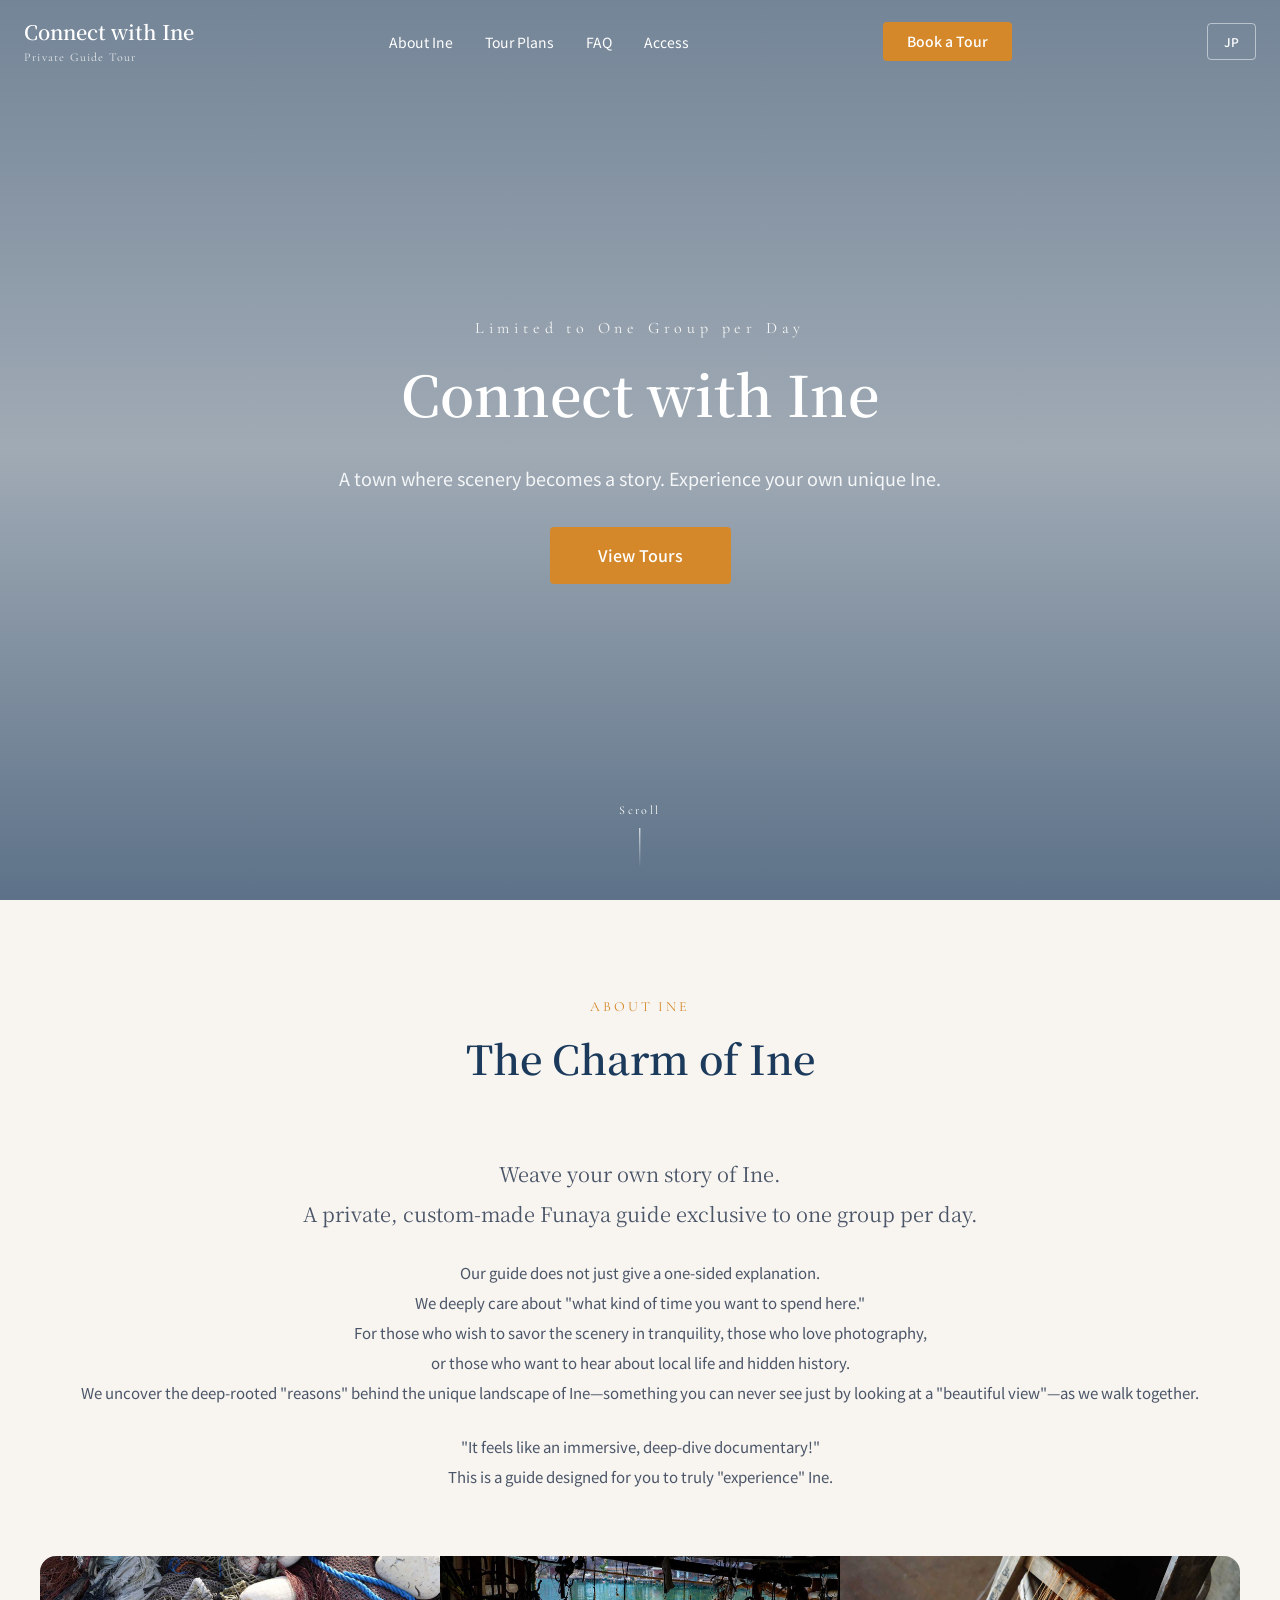
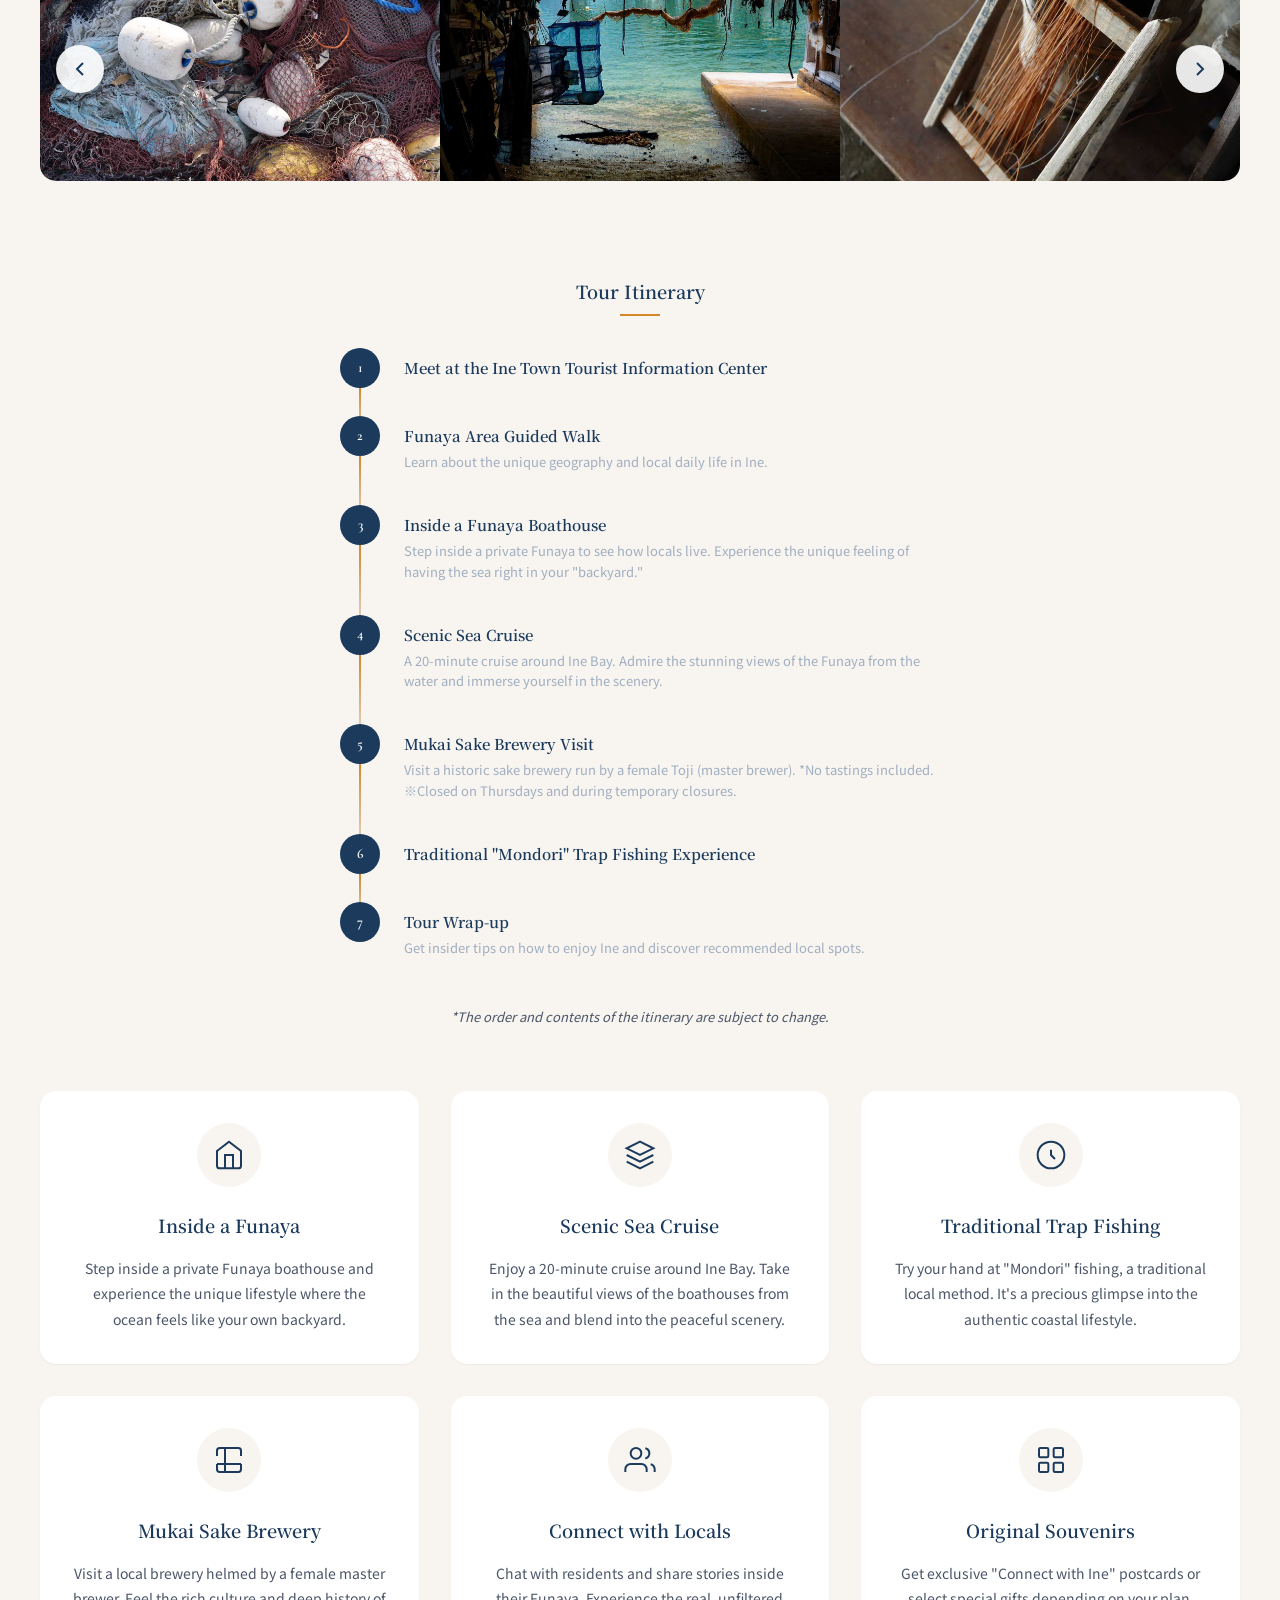
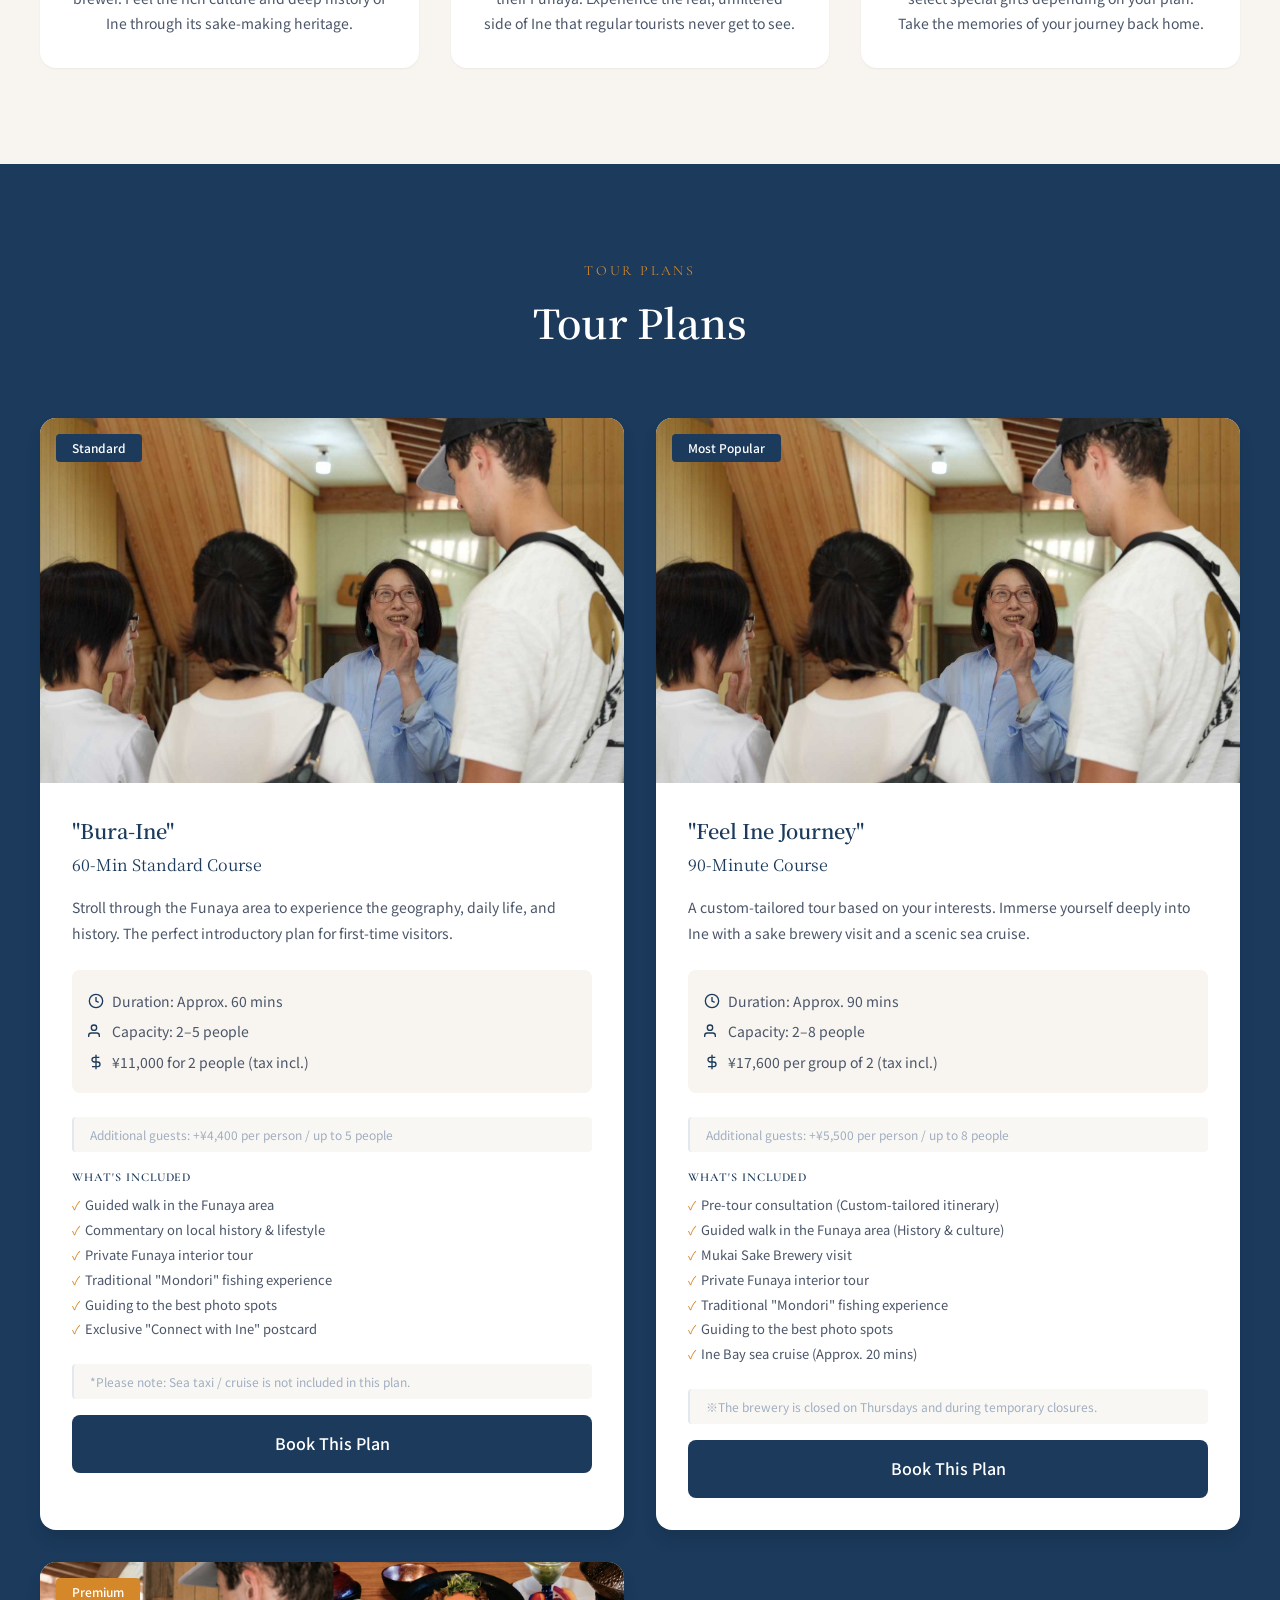
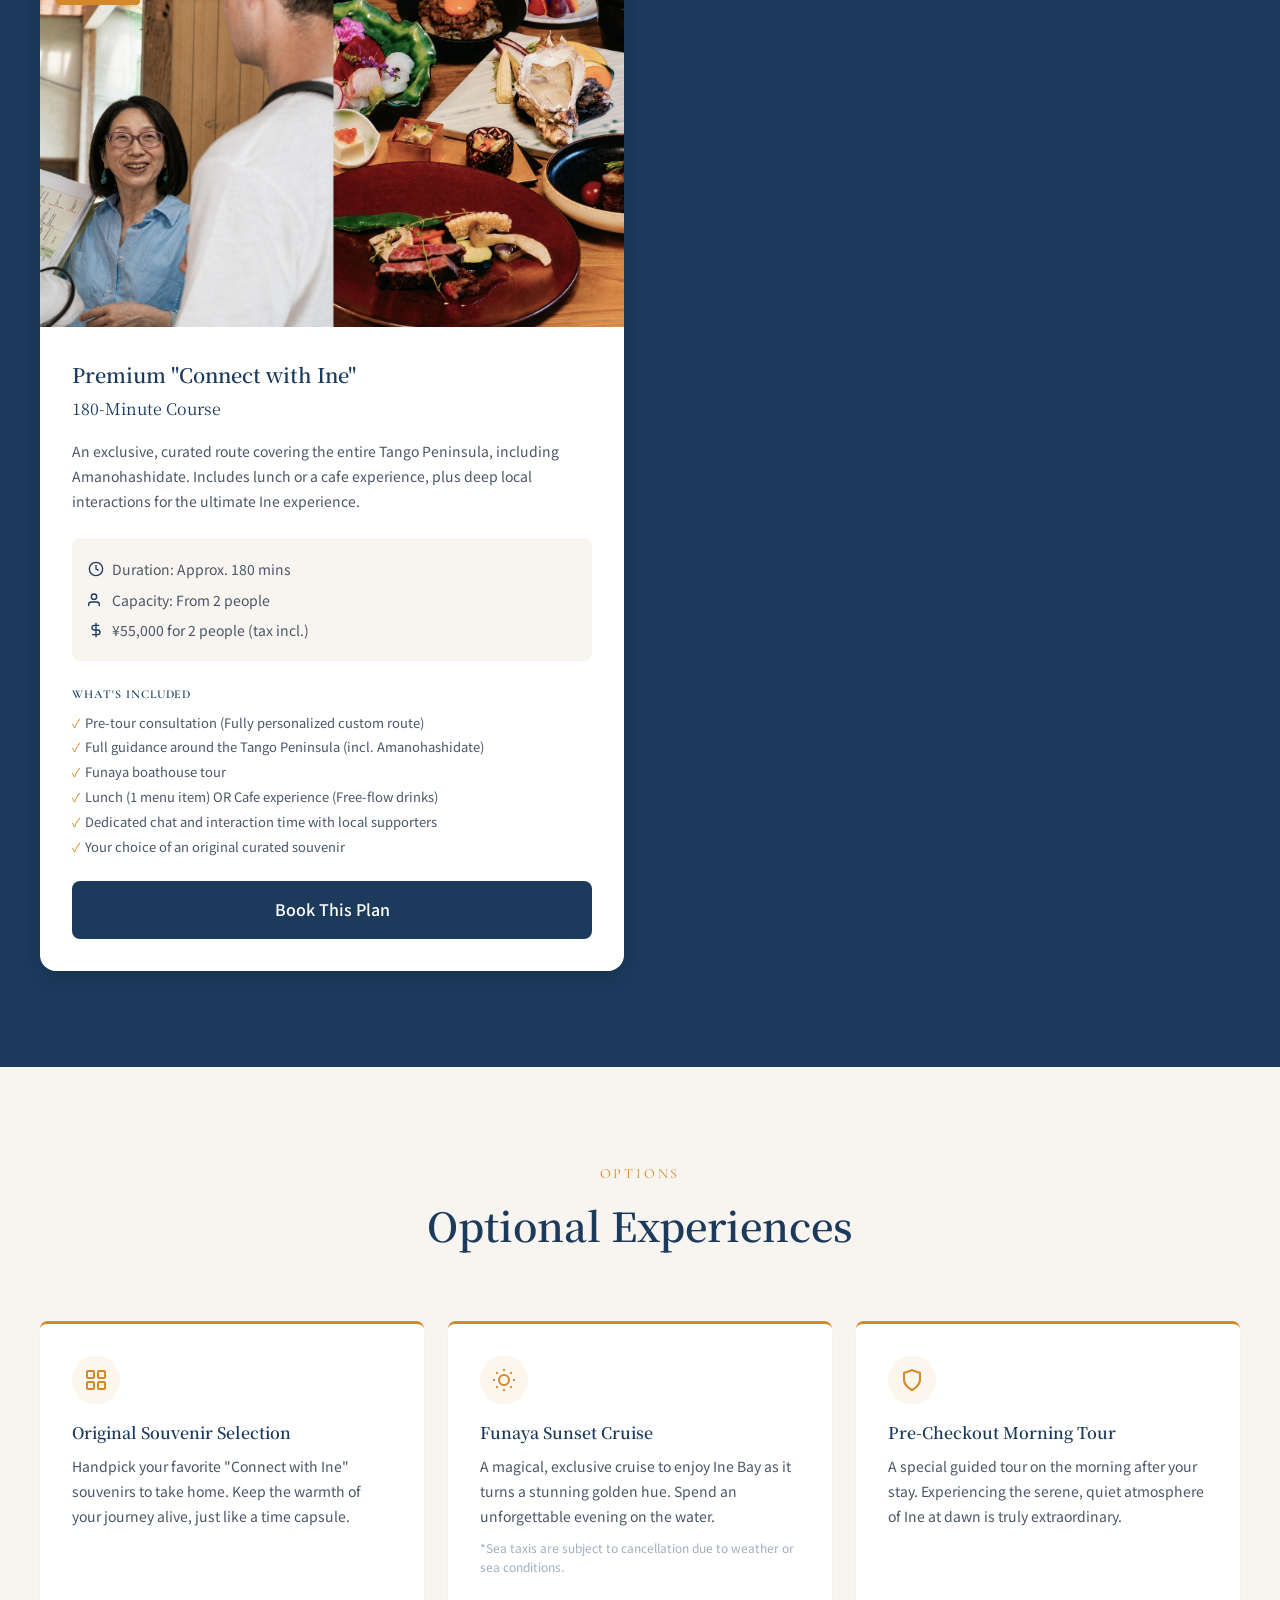
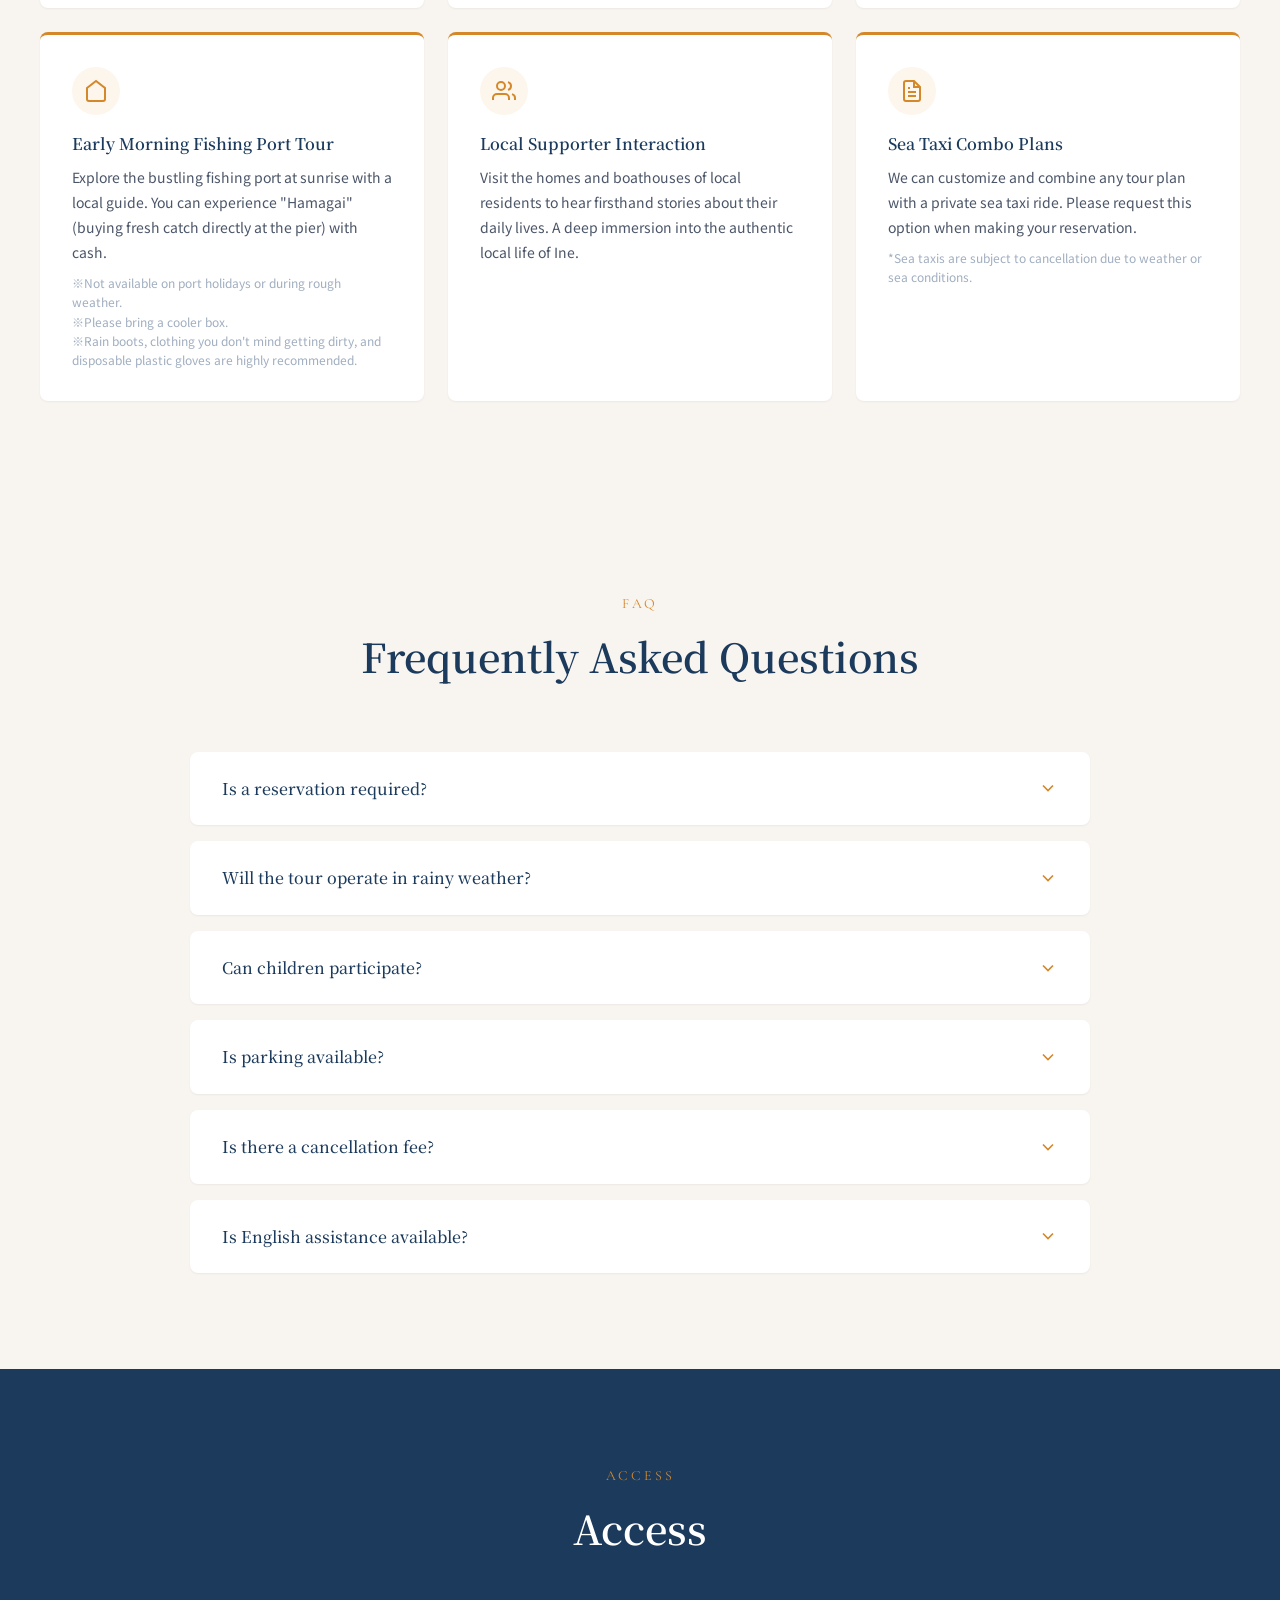
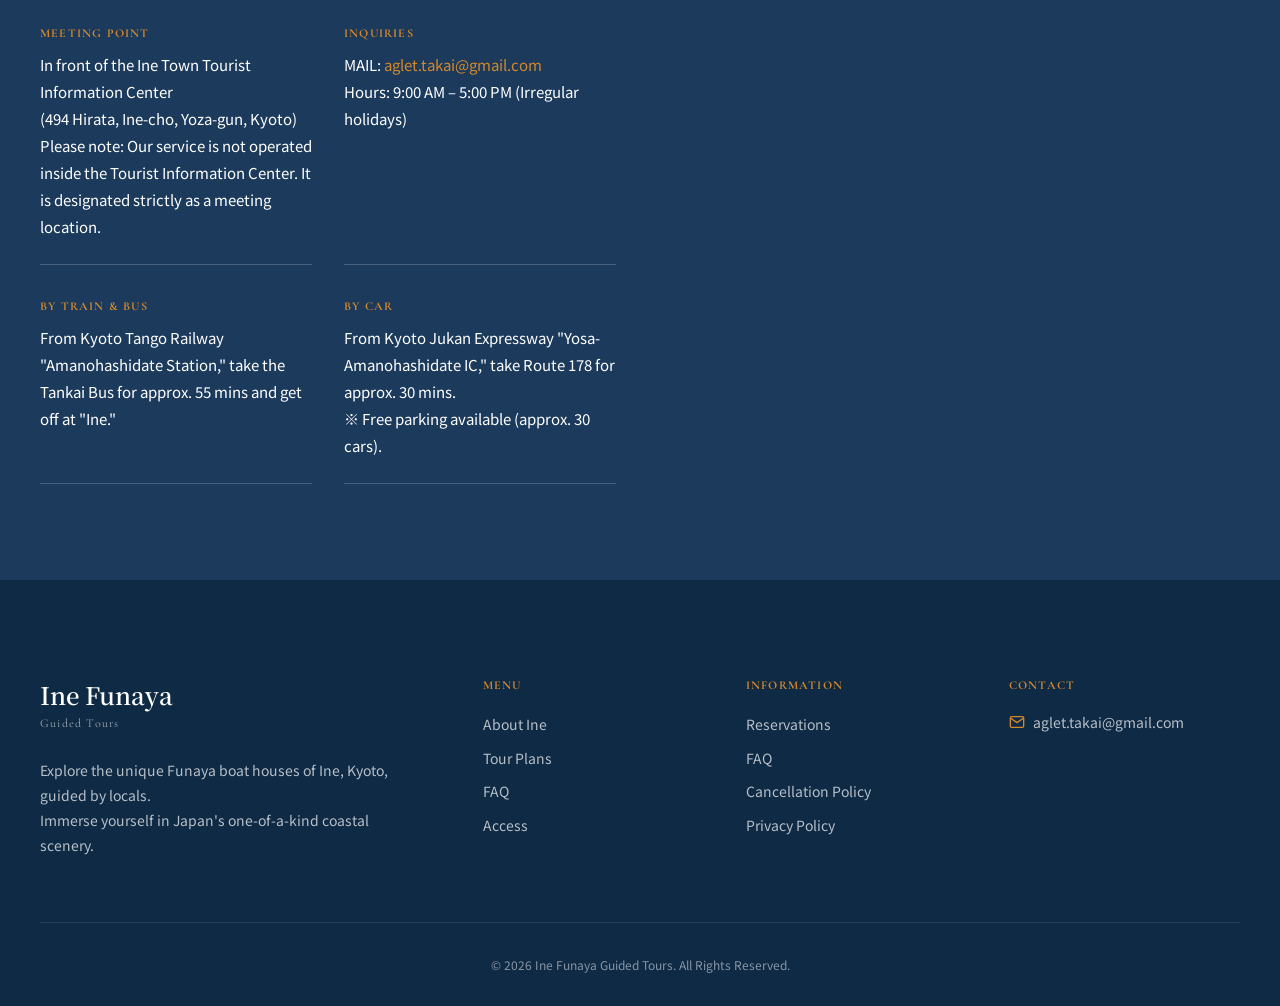
==== commit 65ebc2a9: "修正内容のメモ" ====
--- a/en/index.html
+++ b/en/index.html
@@ -10,6 +10,15 @@
   <link rel="preconnect" href="https://fonts.gstatic.com" crossorigin>
   <link href="https://fonts.googleapis.com/css2?family=Cormorant+Garamond:wght@400;500;600&family=Noto+Sans+JP:wght@400;500;700&family=Noto+Serif+JP:wght@400;500;600;700&display=swap" rel="stylesheet">
   <link rel="stylesheet" href="../styles.css">
+
+<!-- Google Tag Manager -->
+<script>(function(w,d,s,l,i){w[l]=w[l]||[];w[l].push({'gtm.start':
+new Date().getTime(),event:'gtm.js'});var f=d.getElementsByTagName(s)[0],
+j=d.createElement(s),dl=l!='dataLayer'?'&l='+l:'';j.async=true;j.src=
+'https://www.googletagmanager.com/gtm.js?id='+i+dl;f.parentNode.insertBefore(j,f);
+})(window,document,'script','dataLayer','GTM-T5XVK6HF');</script>
+<!-- End Google Tag Manager -->
+
   <!-- ========================================
        STRUCTURED DATA (JSON-LD)
        ======================================== -->
@@ -313,6 +322,10 @@
   
 </head>
 <body>
+<!-- Google Tag Manager (noscript) -->
+<noscript><iframe src="https://www.googletagmanager.com/ns.html?id=GTM-T5XVK6HF"
+height="0" width="0" style="display:none;visibility:hidden"></iframe></noscript>
+<!-- End Google Tag Manager (noscript) -->
   <!-- ========================================
        HEADER
        ======================================== -->
@@ -874,8 +887,10 @@
       <div class="access__content">
         <div class="access__info">
           <div class="access__group">
-            <h3 class="access__label">Location</h3>
-            <p class="access__text">77 Hirata, Ine-cho, Yosa-gun, Kyoto 626-0423</p>
+            <h3 class="access__label">Meeting Point</h3>
+            <p class="access__text">In front of the Ine Town Tourist Information Center<br>
+(494 Hirata, Ine-cho, Yoza-gun, Kyoto)<br>
+Please note: Our service is not operated inside the Tourist Information Center. It is designated strictly as a meeting location.</p>
           </div>
           <div class="access__group">
             <h3 class="access__label">Inquiries</h3>
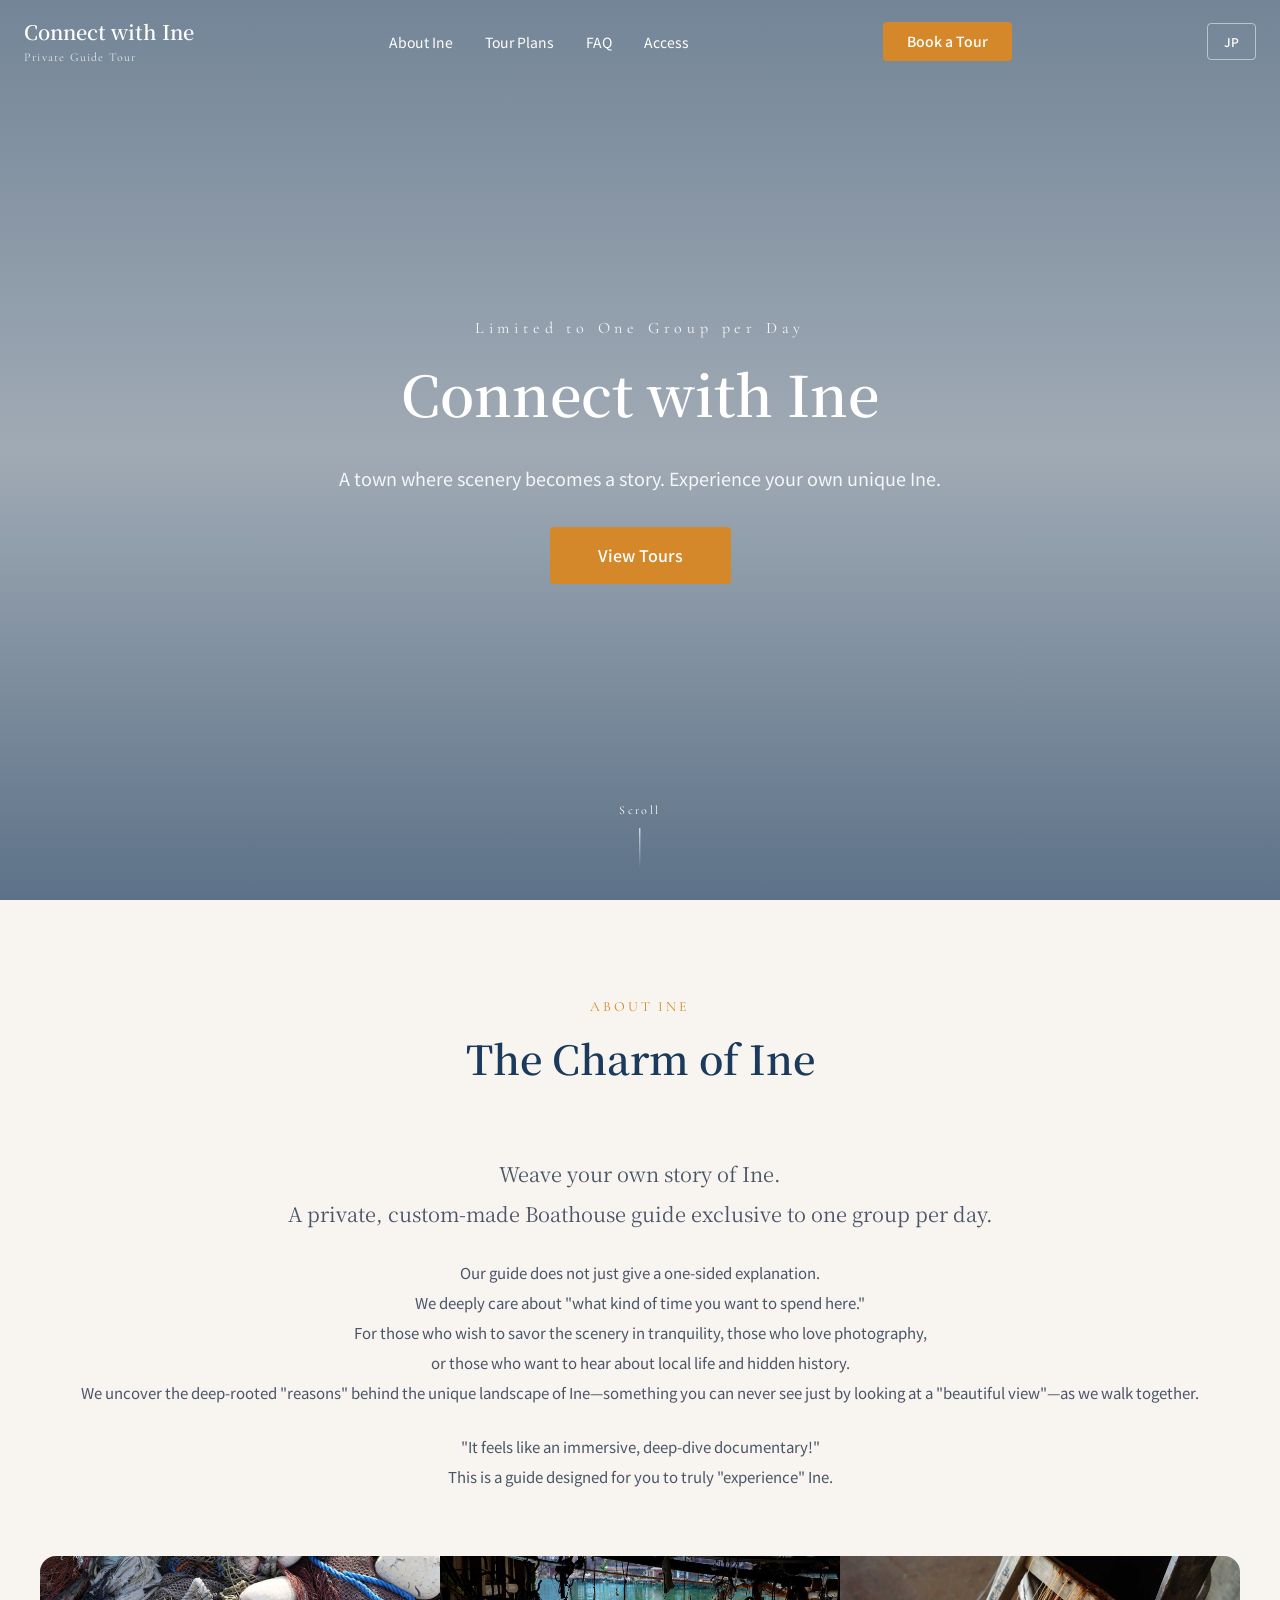
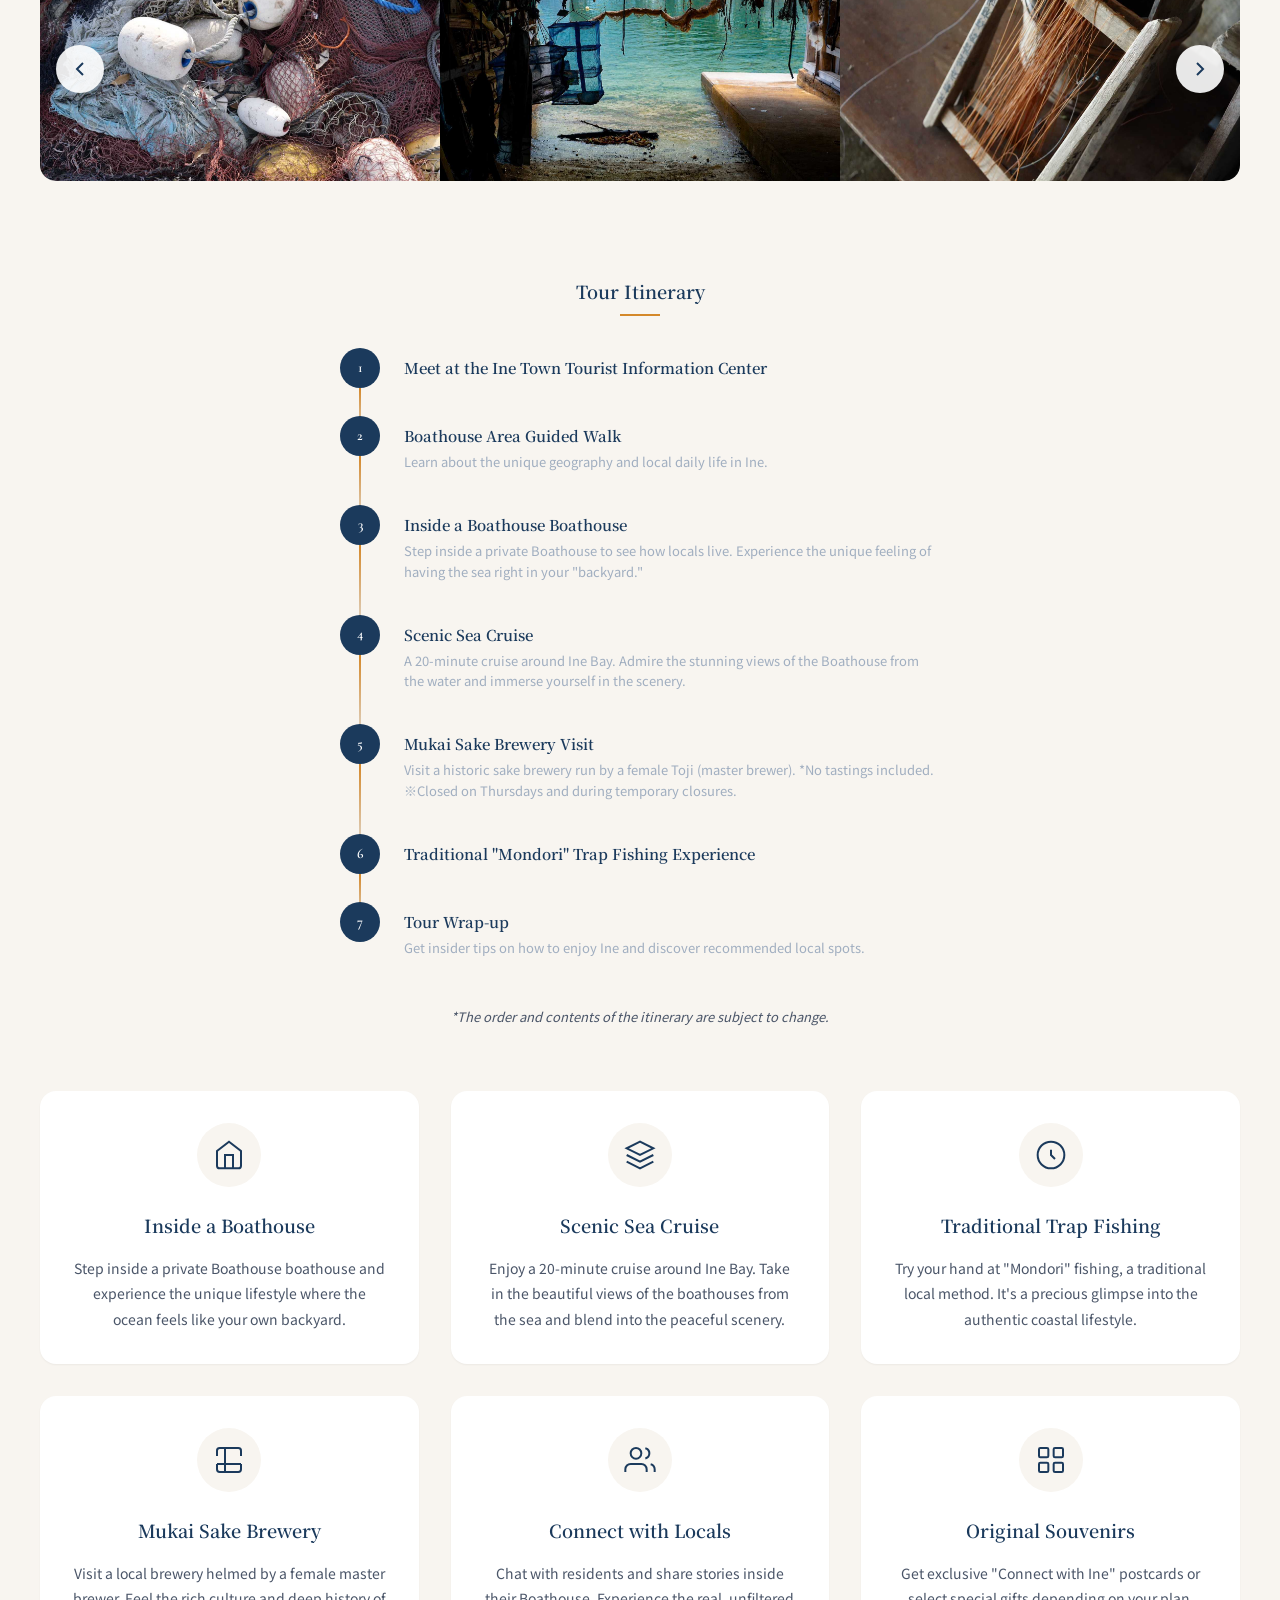
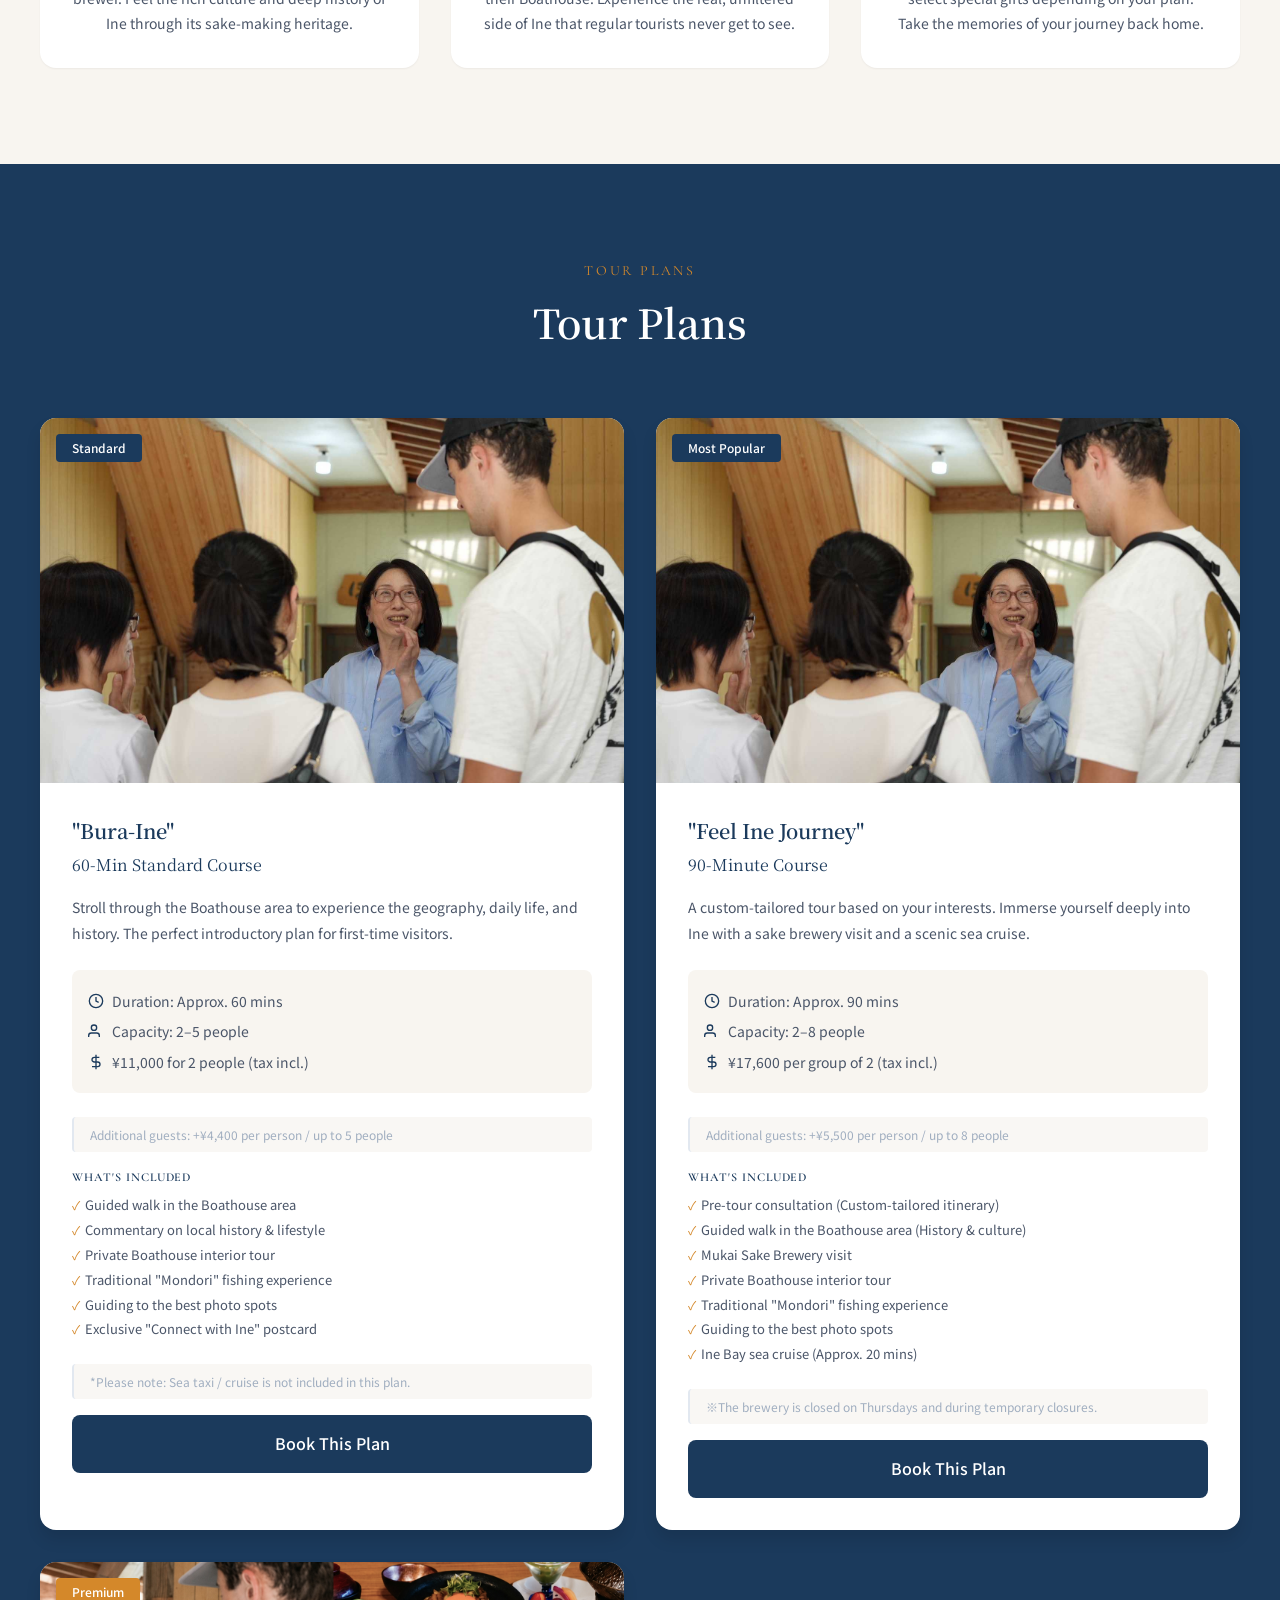
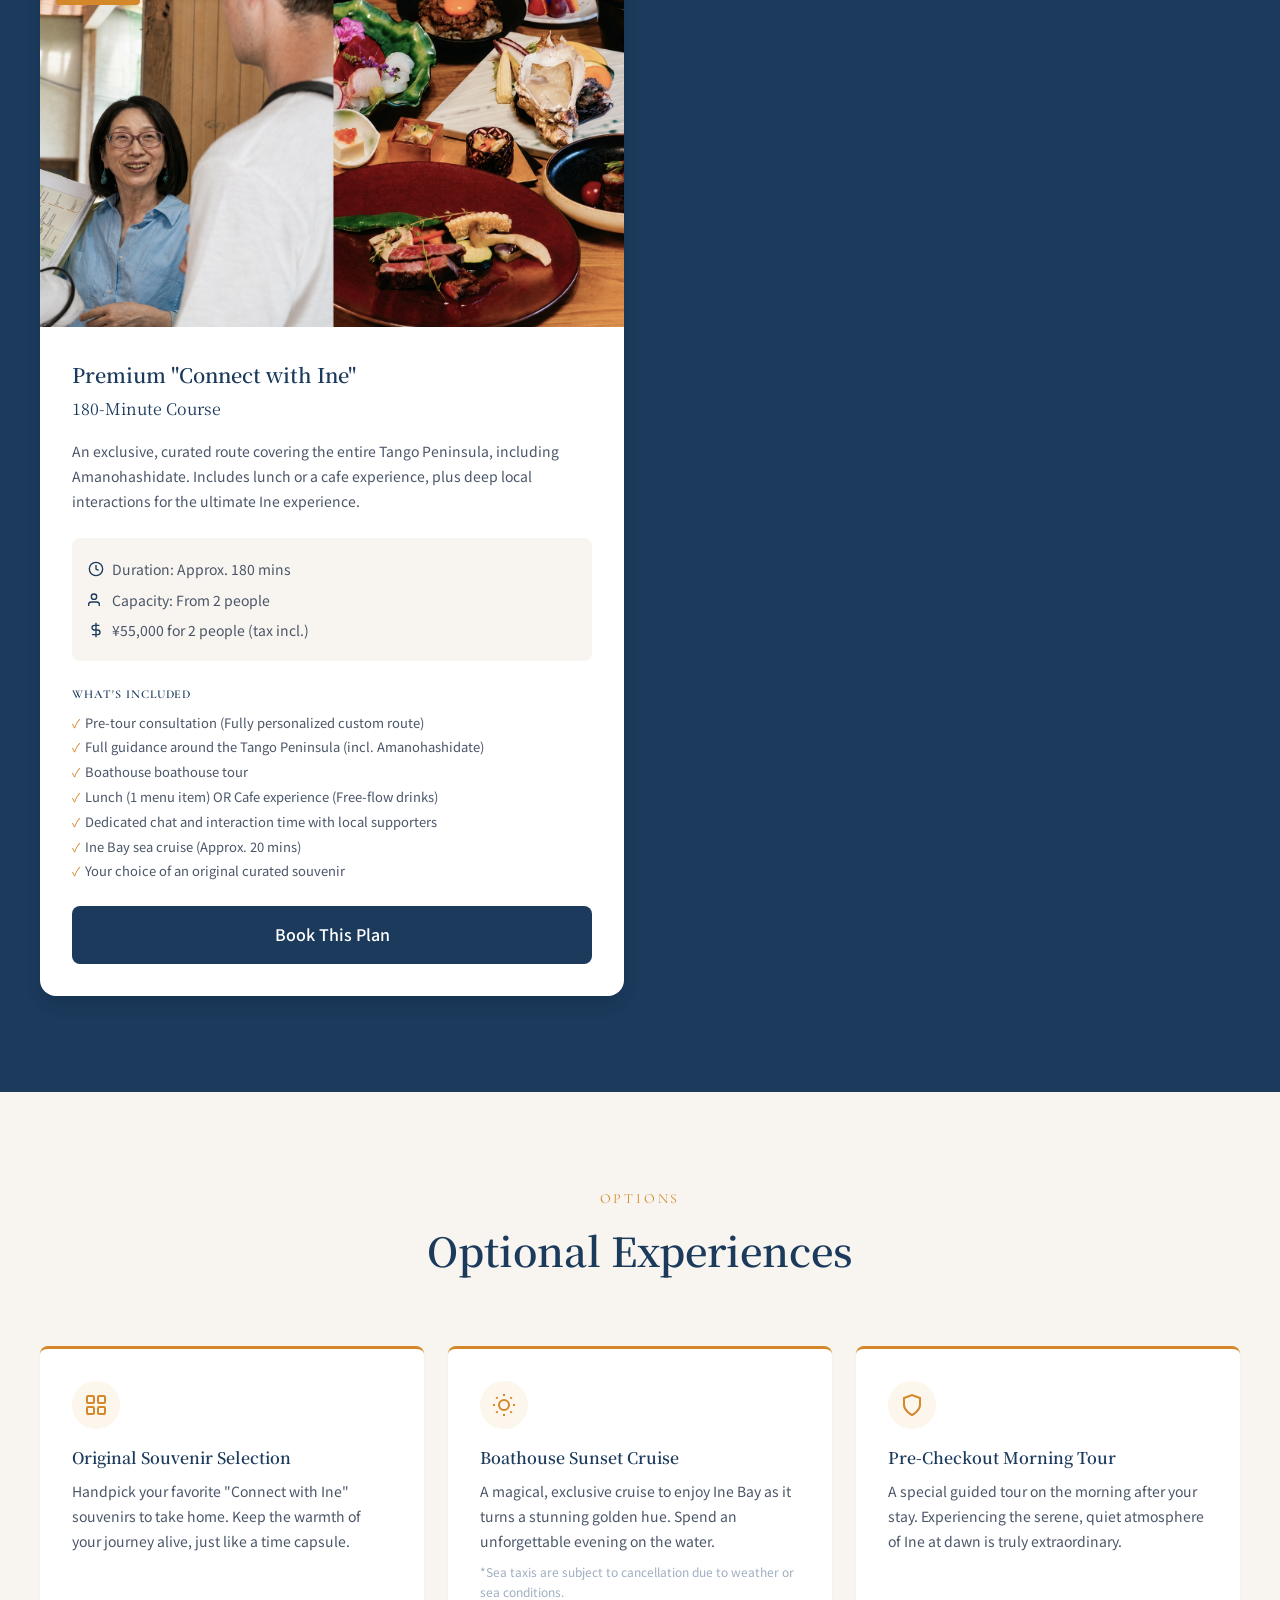
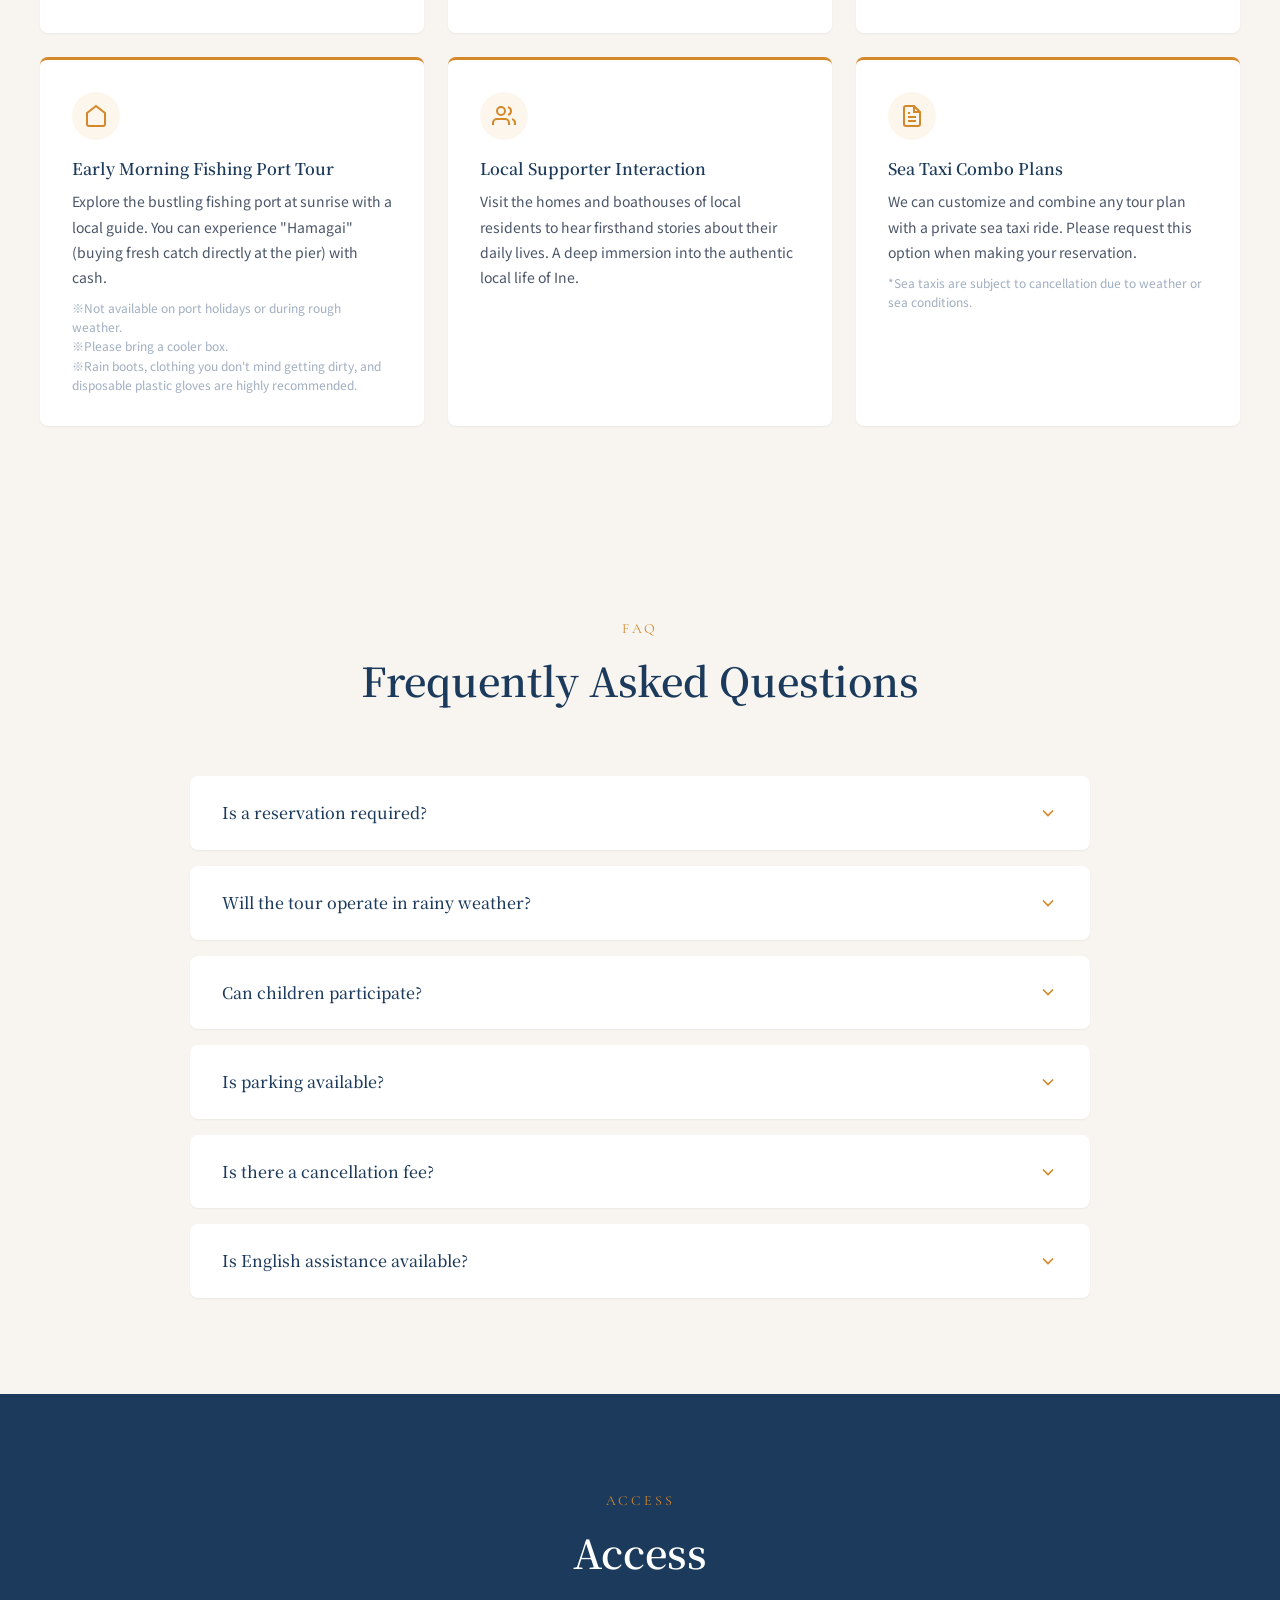
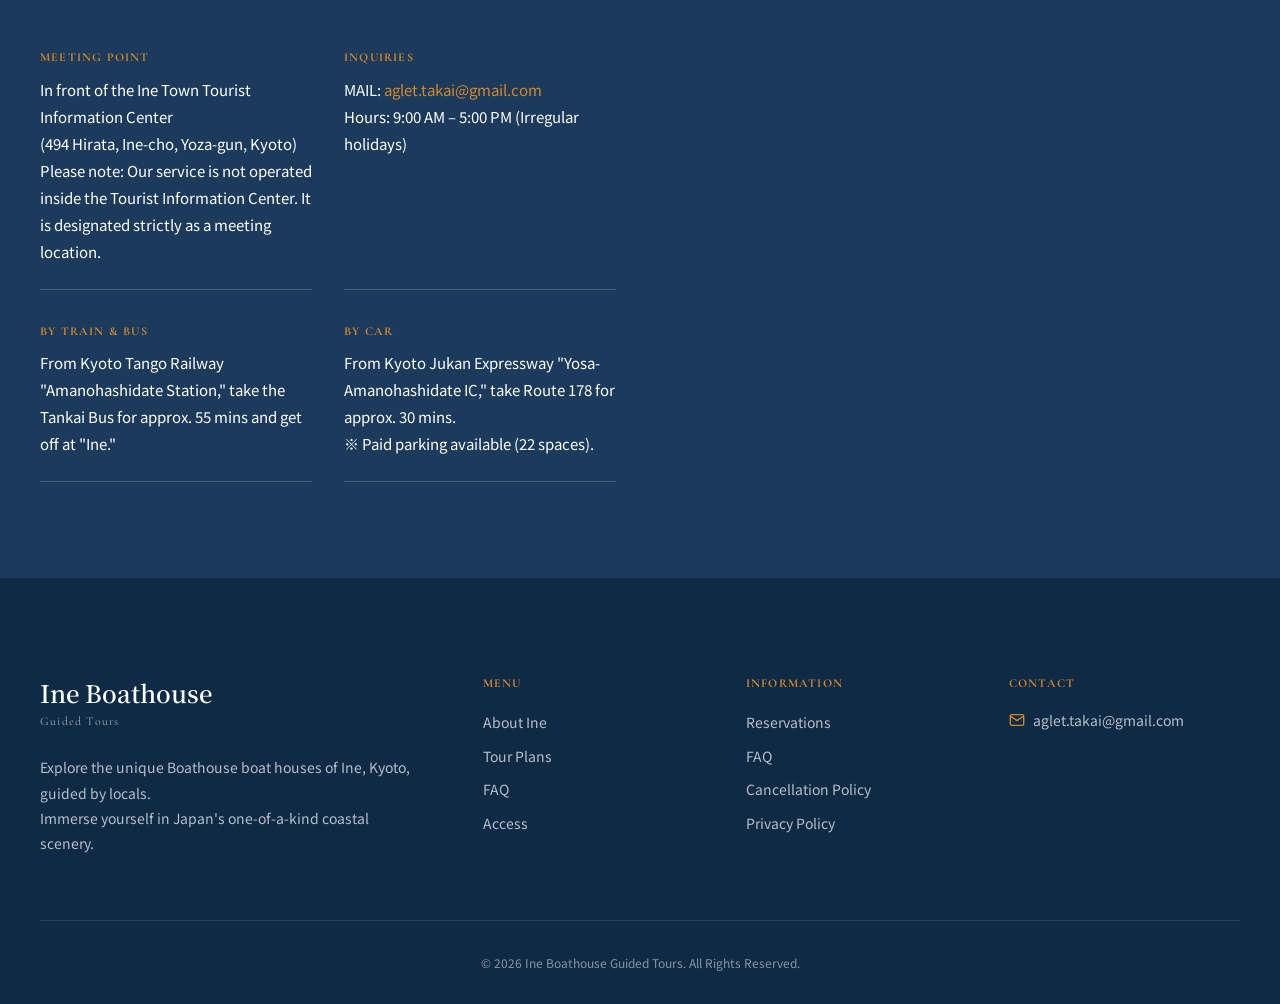
==== commit adb3e66f: "修正内容のメモ" ====
--- a/en/index.html
+++ b/en/index.html
@@ -3,8 +3,8 @@
 <head>
   <meta charset="UTF-8">
   <meta name="viewport" content="width=device-width, initial-scale=1.0">
-  <title>Connect with Ine | Private Tailor-Made Funaya Guide (1 Group/Day)</title>
-  <meta name="description" content="Ine, a town where scenery becomes a story. Experience your own unique Ine with our exclusive, custom private guide—limited to one group per day. Enjoy Funaya tours, boat cruises, and traditional Mondori fishing.">
+  <title>Connect with Ine | Private Tailor-Made Boathouse Guide (1 Group/Day)</title>
+  <meta name="description" content="Ine, a town where scenery becomes a story. Experience your own unique Ine with our exclusive, custom private guide—limited to one group per day. Enjoy Boathouse tours, boat cruises, and traditional Mondori fishing.">
   <link rel="shortcut icon" href="/favicon.ico"> 
   <link rel="preconnect" href="https://fonts.googleapis.com">
   <link rel="preconnect" href="https://fonts.gstatic.com" crossorigin>
@@ -28,7 +28,7 @@
       "@context": "https://schema.org",
       "@type": "TourOperator",
       "@id": "https://ineguide.com/en/#operator",
-      "name": "Connect with Ine - Private Funaya Guide",
+      "name": "Connect with Ine - Private Boathouse Guide",
       "description": "Exclusive custom-made private boat house tours and sea cruises in Ine, Kyoto. Limited to one group per day.",
       "url": "https://ineguide.com/en/",
       "priceRange": "¥1500 - ¥5500",
@@ -358,7 +358,7 @@
        ======================================== -->
   <section class="hero">
     <div class="hero__bg">
-      <video src="../img/hero.mp4" autoplay muted loop alt="ine funaya" class="hero__bg-image"></video>
+      <video src="../img/hero.mp4" autoplay muted loop alt="ine Boathouse" class="hero__bg-image"></video>
       <div class="hero__overlay"></div>
     </div>
     <div class="hero__content">
@@ -388,7 +388,7 @@
       <div class="about__intro">
         <p class="about__lead">
           Weave your own story of Ine.<br>
-          A private, custom-made Funaya guide exclusive to one group per day.
+          A private, custom-made Boathouse guide exclusive to one group per day.
         </p>
         <p class="about__text">
           Our guide does not just give a one-sided explanation.<br class="hide-sp">
@@ -450,22 +450,22 @@
           <li class="itinerary__item">
             <div class="itinerary__num">2</div>
             <div class="itinerary__body">
-              <p class="itinerary__step">Funaya Area Guided Walk</p>
+              <p class="itinerary__step">Boathouse Area Guided Walk</p>
               <p class="itinerary__note">Learn about the unique geography and local daily life in Ine.</p>
             </div>
           </li>
           <li class="itinerary__item">
             <div class="itinerary__num">3</div>
             <div class="itinerary__body">
-              <p class="itinerary__step">Inside a Funaya Boathouse</p>
-              <p class="itinerary__note">Step inside a private Funaya to see how locals live. Experience the unique feeling of having the sea right in your "backyard."</p>
+              <p class="itinerary__step">Inside a Boathouse Boathouse</p>
+              <p class="itinerary__note">Step inside a private Boathouse to see how locals live. Experience the unique feeling of having the sea right in your "backyard."</p>
             </div>
           </li>
           <li class="itinerary__item">
             <div class="itinerary__num">4</div>
             <div class="itinerary__body">
               <p class="itinerary__step">Scenic Sea Cruise</p>
-              <p class="itinerary__note">A 20-minute cruise around Ine Bay. Admire the stunning views of the Funaya from the water and immerse yourself in the scenery.</p>
+              <p class="itinerary__note">A 20-minute cruise around Ine Bay. Admire the stunning views of the Boathouse from the water and immerse yourself in the scenery.</p>
             </div>
           </li>
           <li class="itinerary__item">
@@ -500,8 +500,8 @@
               <polyline points="9 22 9 12 15 12 15 22"/>
             </svg>
           </div>
-          <h3 class="feature__title">Inside a Funaya</h3>
-          <p class="feature__text">Step inside a private Funaya boathouse and experience the unique lifestyle where the ocean feels like your own backyard.</p>
+          <h3 class="feature__title">Inside a Boathouse</h3>
+          <p class="feature__text">Step inside a private Boathouse boathouse and experience the unique lifestyle where the ocean feels like your own backyard.</p>
         </article>
         <article class="feature">
           <div class="feature__icon">
@@ -542,7 +542,7 @@
             </svg>
           </div>
           <h3 class="feature__title">Connect with Locals</h3>
-          <p class="feature__text">Chat with residents and share stories inside their Funaya. Experience the real, unfiltered side of Ine that regular tourists never get to see.</p>
+          <p class="feature__text">Chat with residents and share stories inside their Boathouse. Experience the real, unfiltered side of Ine that regular tourists never get to see.</p>
         </article>
         <article class="feature">
           <div class="feature__icon">
@@ -576,7 +576,7 @@
           </div>
           <div class="plan-card__content">
             <h3 class="plan-card__title">"Bura-Ine"<br><small style="font-size:0.8em;font-weight:400;">60-Min Standard Course</small></h3>
-            <p class="plan-card__description">Stroll through the Funaya area to experience the geography, daily life, and history. The perfect introductory plan for first-time visitors.</p>
+            <p class="plan-card__description">Stroll through the Boathouse area to experience the geography, daily life, and history. The perfect introductory plan for first-time visitors.</p>
             <ul class="plan-card__details">
               <li>
                 <svg width="16" height="16" viewBox="0 0 24 24" fill="none" stroke="currentColor" stroke-width="2">
@@ -601,9 +601,9 @@
             <div class="plan-card__includes">
               <p class="plan-card__includes-title">What's Included</p>
               <ul>
-                <li>Guided walk in the Funaya area</li>
+                <li>Guided walk in the Boathouse area</li>
                 <li>Commentary on local history & lifestyle</li>
-                <li>Private Funaya interior tour</li>
+                <li>Private Boathouse interior tour</li>
                 <li>Traditional "Mondori" fishing experience</li>
                 <li>Guiding to the best photo spots</li>
                 <li>Exclusive "Connect with Ine" postcard</li>
@@ -647,9 +647,9 @@
               <p class="plan-card__includes-title">What's Included</p>
               <ul>
                 <li>Pre-tour consultation (Custom-tailored itinerary)</li>
-                <li>Guided walk in the Funaya area (History & culture)</li>
+                <li>Guided walk in the Boathouse area (History & culture)</li>
                 <li>Mukai Sake Brewery visit</li>
-                <li>Private Funaya interior tour</li>
+                <li>Private Boathouse interior tour</li>
                 <li>Traditional "Mondori" fishing experience</li>
                 <li>Guiding to the best photo spots</li>
                 <li>Ine Bay sea cruise (Approx. 20 mins)</li>
@@ -693,9 +693,10 @@
               <ul>
                 <li>Pre-tour consultation (Fully personalized custom route)</li>
                 <li>Full guidance around the Tango Peninsula (incl. Amanohashidate)</li>
-                <li>Funaya boathouse tour</li>
+                <li>Boathouse boathouse tour</li>
                 <li>Lunch (1 menu item) OR Cafe experience (Free-flow drinks)</li>
                 <li>Dedicated chat and interaction time with local supporters</li>
+                <li>Ine Bay sea cruise (Approx. 20 mins)</li>
                 <li>Your choice of an original curated souvenir</li>
               </ul>
             </div>
@@ -733,7 +734,7 @@
               <circle cx="12" cy="12" r="5"/><path d="M12 1v2M12 21v2M4.22 4.22l1.42 1.42M18.36 18.36l1.42 1.42M1 12h2M21 12h2M4.22 19.78l1.42-1.42M18.36 5.64l1.42-1.42"/>
             </svg>
           </div>
-          <h3 class="option-card__title">Funaya Sunset Cruise</h3>
+          <h3 class="option-card__title">Boathouse Sunset Cruise</h3>
           <p class="option-card__text">A magical, exclusive cruise to enjoy Ine Bay as it turns a stunning golden hue. Spend an unforgettable evening on the water.</p>
           <p class="option-card__caution">*Sea taxis are subject to cancellation due to weather or sea conditions.</p>
         </div>
@@ -843,7 +844,7 @@
             </svg>
           </summary>
           <div class="faq__answer">
-            <p>Yes, we provide free parking spaces (accommodating up to approximately 30 vehicles) right next to the meeting location for those arriving by car. If the lot is full, we will direct you to nearby paid parking areas.</p>
+            <p>Yes, Paid parking available (22 spaces) right next to the meeting location for those arriving by car. If the lot is full, we will direct you to nearby paid parking areas.</p>
           </div>
         </details>
 
@@ -905,12 +906,12 @@
           </div>
           <div class="access__group">
             <h3 class="access__label">By Car</h3>
-            <p class="access__text">From Kyoto Jukan Expressway "Yosa-Amanohashidate IC," take Route 178 for approx. 30 mins.<br>※ Free parking available (approx. 30 cars).</p>
+            <p class="access__text">From Kyoto Jukan Expressway "Yosa-Amanohashidate IC," take Route 178 for approx. 30 mins.<br>※ Paid parking available (22 spaces).</p>
           </div>
         </div>
         <div class="access__map">
           <iframe 
-            src="https://www.google.com/maps/embed?pb=!1m18!1m12!1m3!1d3247.5!2d135.2667!3d35.6833!2m3!1f0!2f0!3f0!3m2!1i1024!2i768!4f13.1!3m3!1m2!1s0x0%3A0x0!2z5Lym5qC555S6!5e0!3m2!1sja!2sjp!4v1234567890"
+            src="https://www.google.com/maps/embed?pb=!1m18!1m12!1m3!1d3241.0517379614234!2d135.2854123760574!3d35.67572803027575!2m3!1f0!2f0!3f0!3m2!1i1024!2i768!4f13.1!3m3!1m2!1s0x5fff9f8d0453acfd%3A0xe4e916a736124d8d!2z44CSNjI2LTA0MjMg5Lqs6YO95bqc5LiO6Kyd6YOh5LyK5qC555S65bmz55Sw77yU77yZ77yU!5e0!3m2!1sja!2sjp!4v1780550154265!5m2!1sja!2sjp"
             width="100%" 
             height="100%" 
             style="border:0;" 
@@ -931,11 +932,11 @@
       <div class="footer__main">
         <div class="footer__brand">
           <a href="#" class="footer__logo">
-            <span class="footer__logo-main">Ine Funaya</span>
+            <span class="footer__logo-main">Ine Boathouse</span>
             <span class="footer__logo-sub">Guided Tours</span>
           </a>
           <p class="footer__description">
-            Explore the unique Funaya boat houses of Ine, Kyoto, guided by locals.<br>
+            Explore the unique Boathouse boat houses of Ine, Kyoto, guided by locals.<br>
             Immerse yourself in Japan's one-of-a-kind coastal scenery.
           </p>
         </div>
@@ -981,7 +982,7 @@
       </div>
 
       <div class="footer__bottom">
-        <p class="footer__copyright">&copy; 2026 Ine Funaya Guided Tours. All Rights Reserved.</p>
+        <p class="footer__copyright">&copy; 2026 Ine Boathouse Guided Tours. All Rights Reserved.</p>
       </div>
     </div>
   </footer>
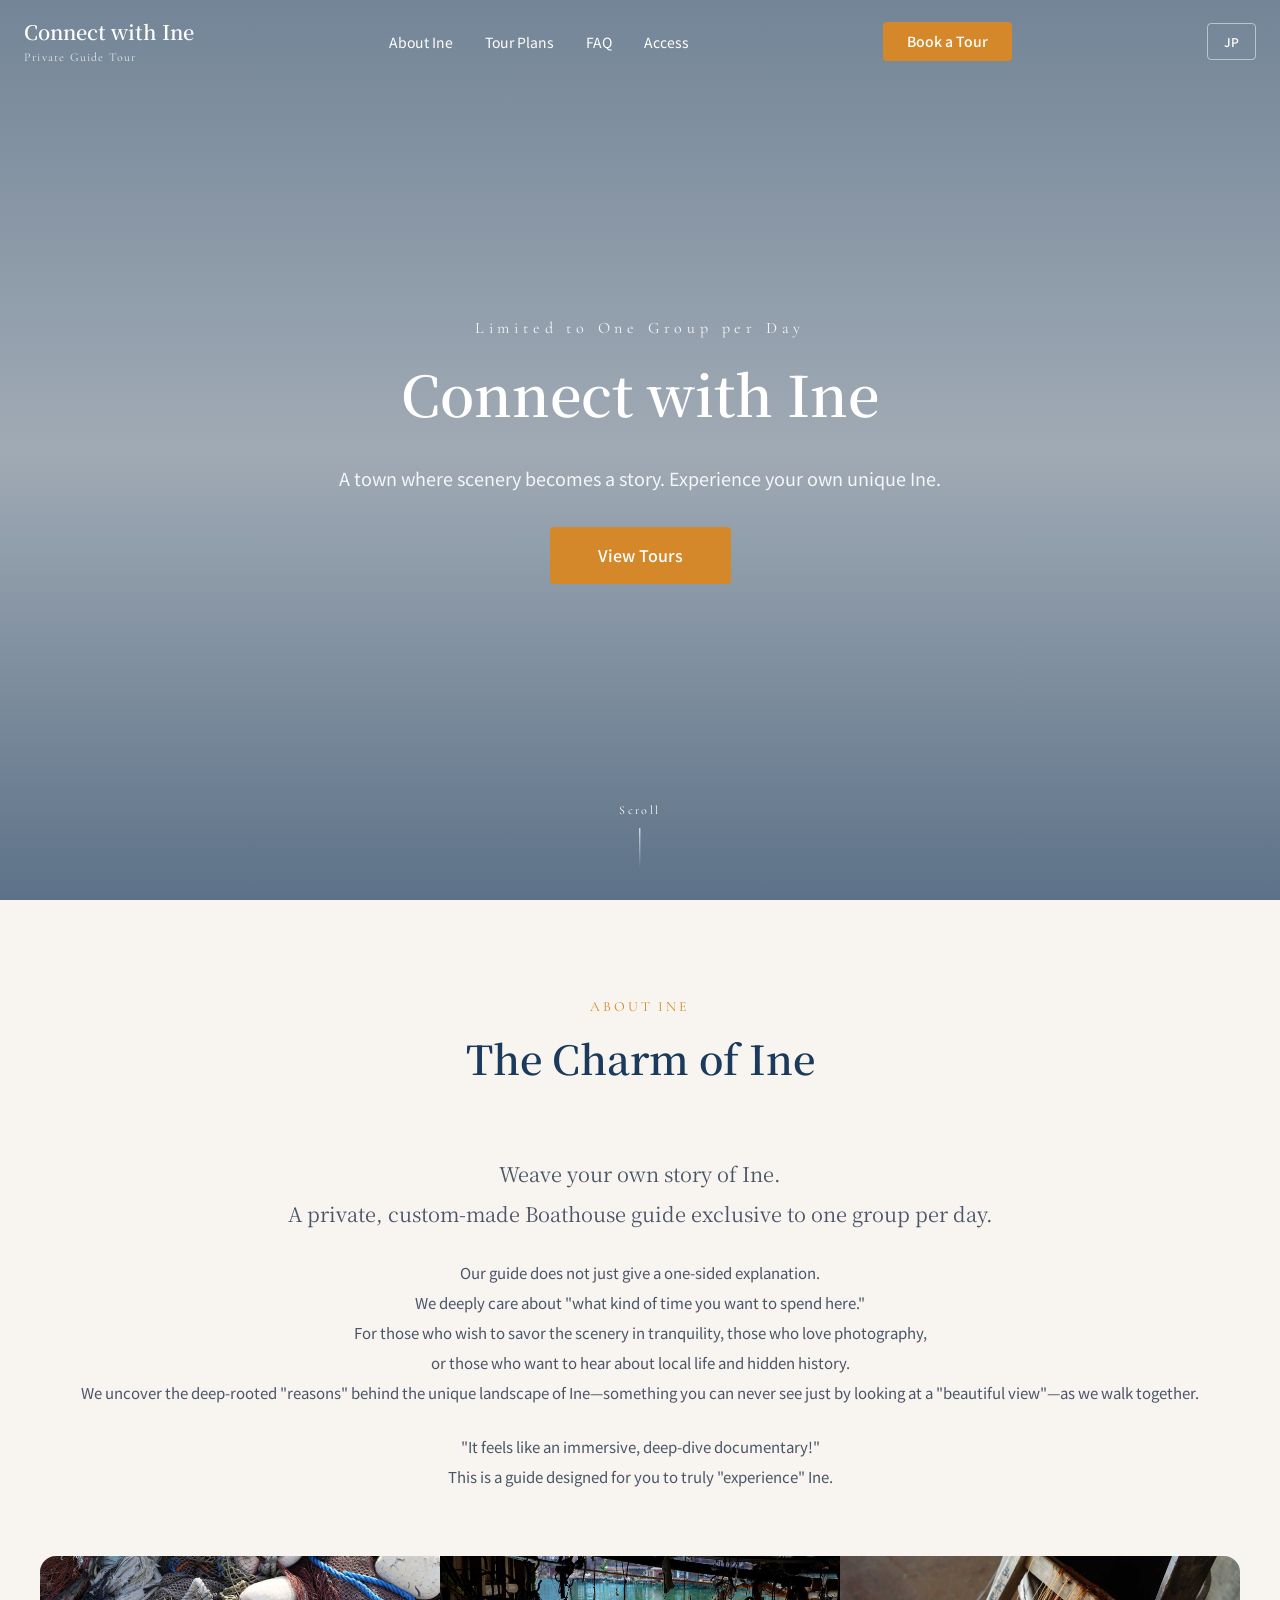
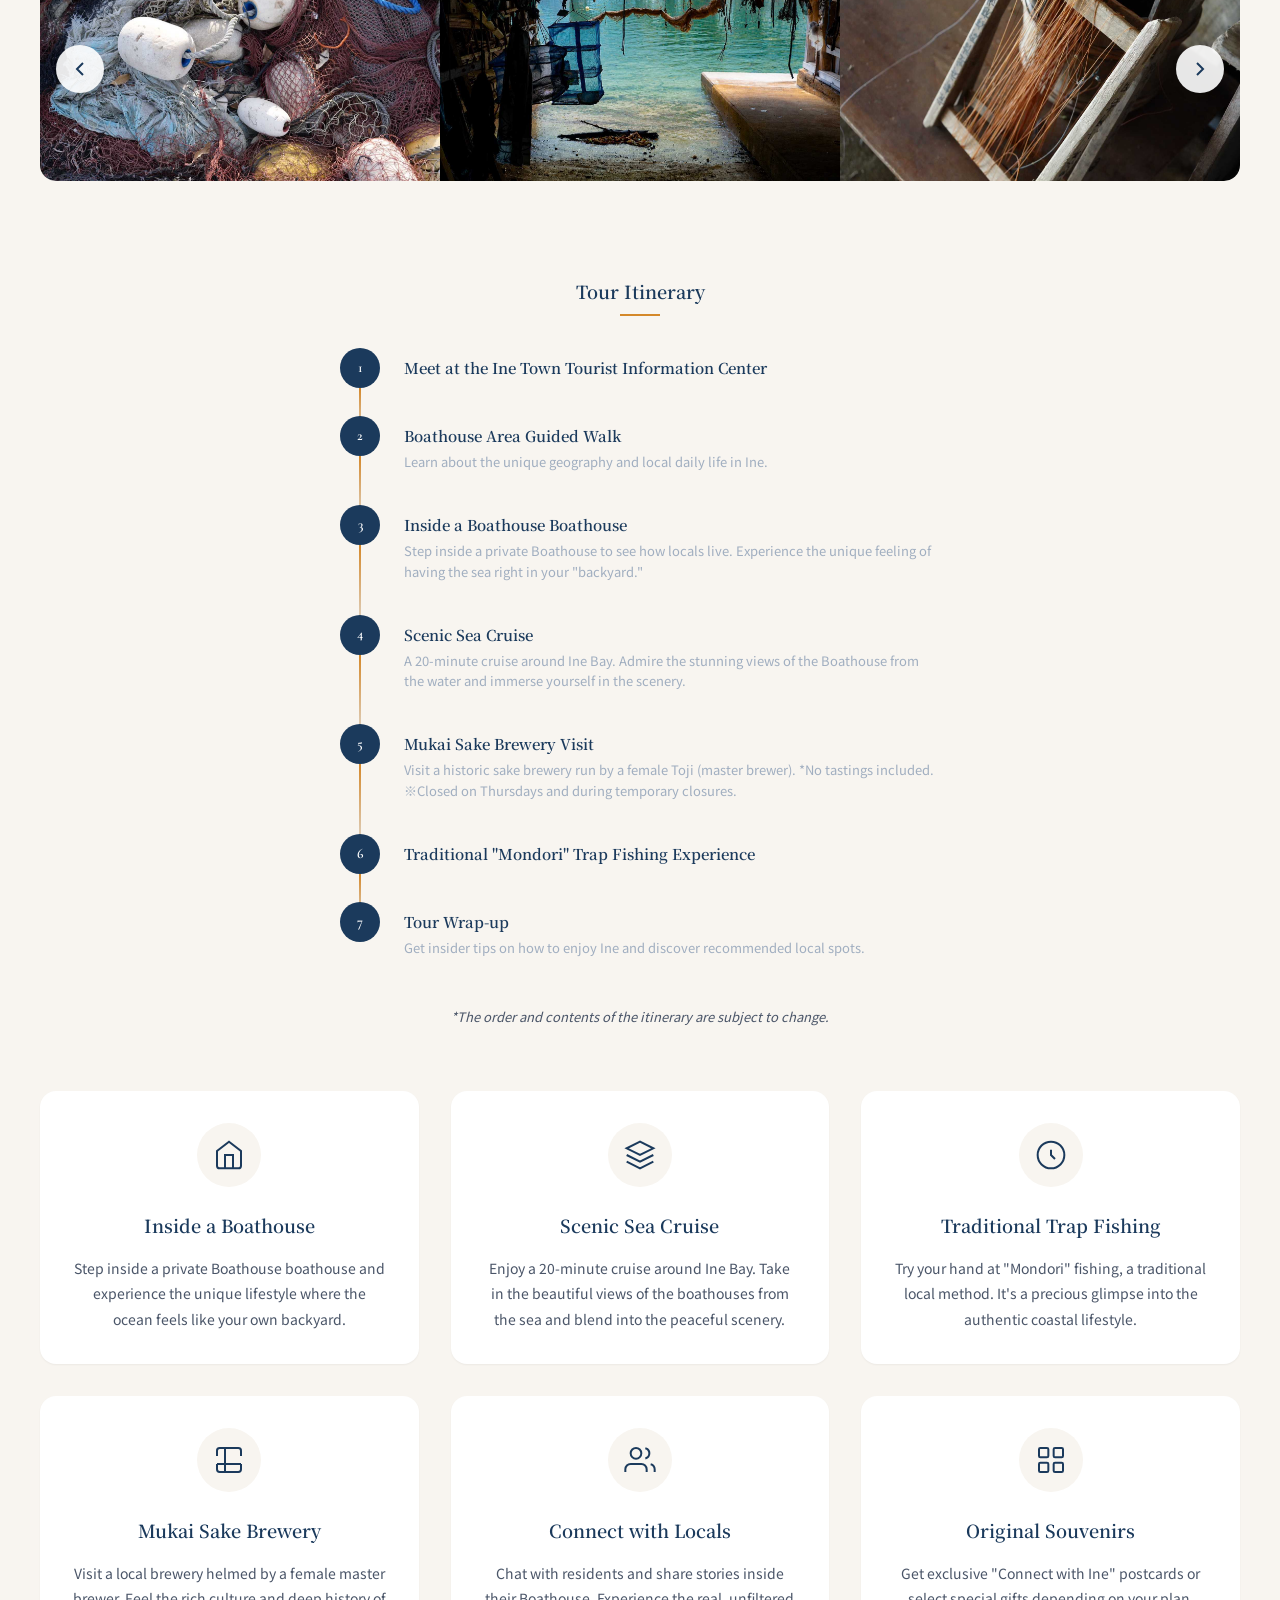
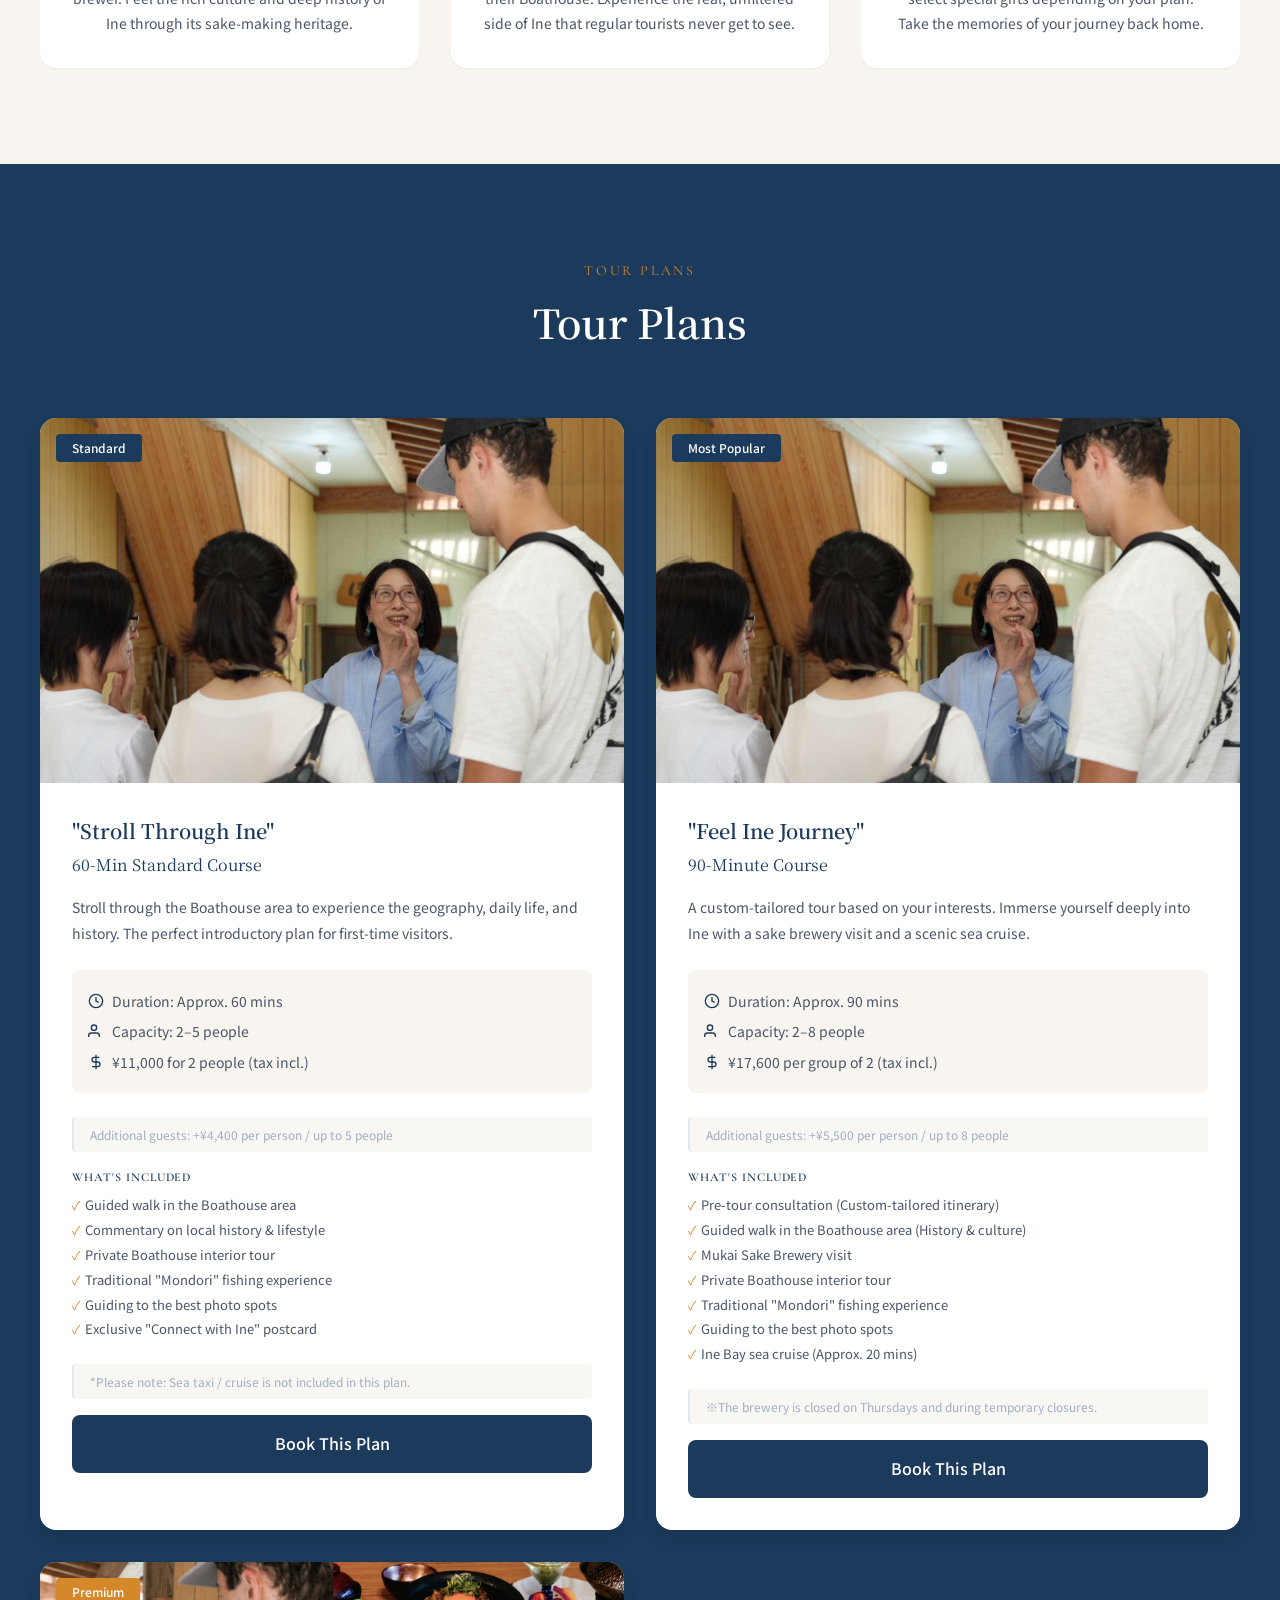
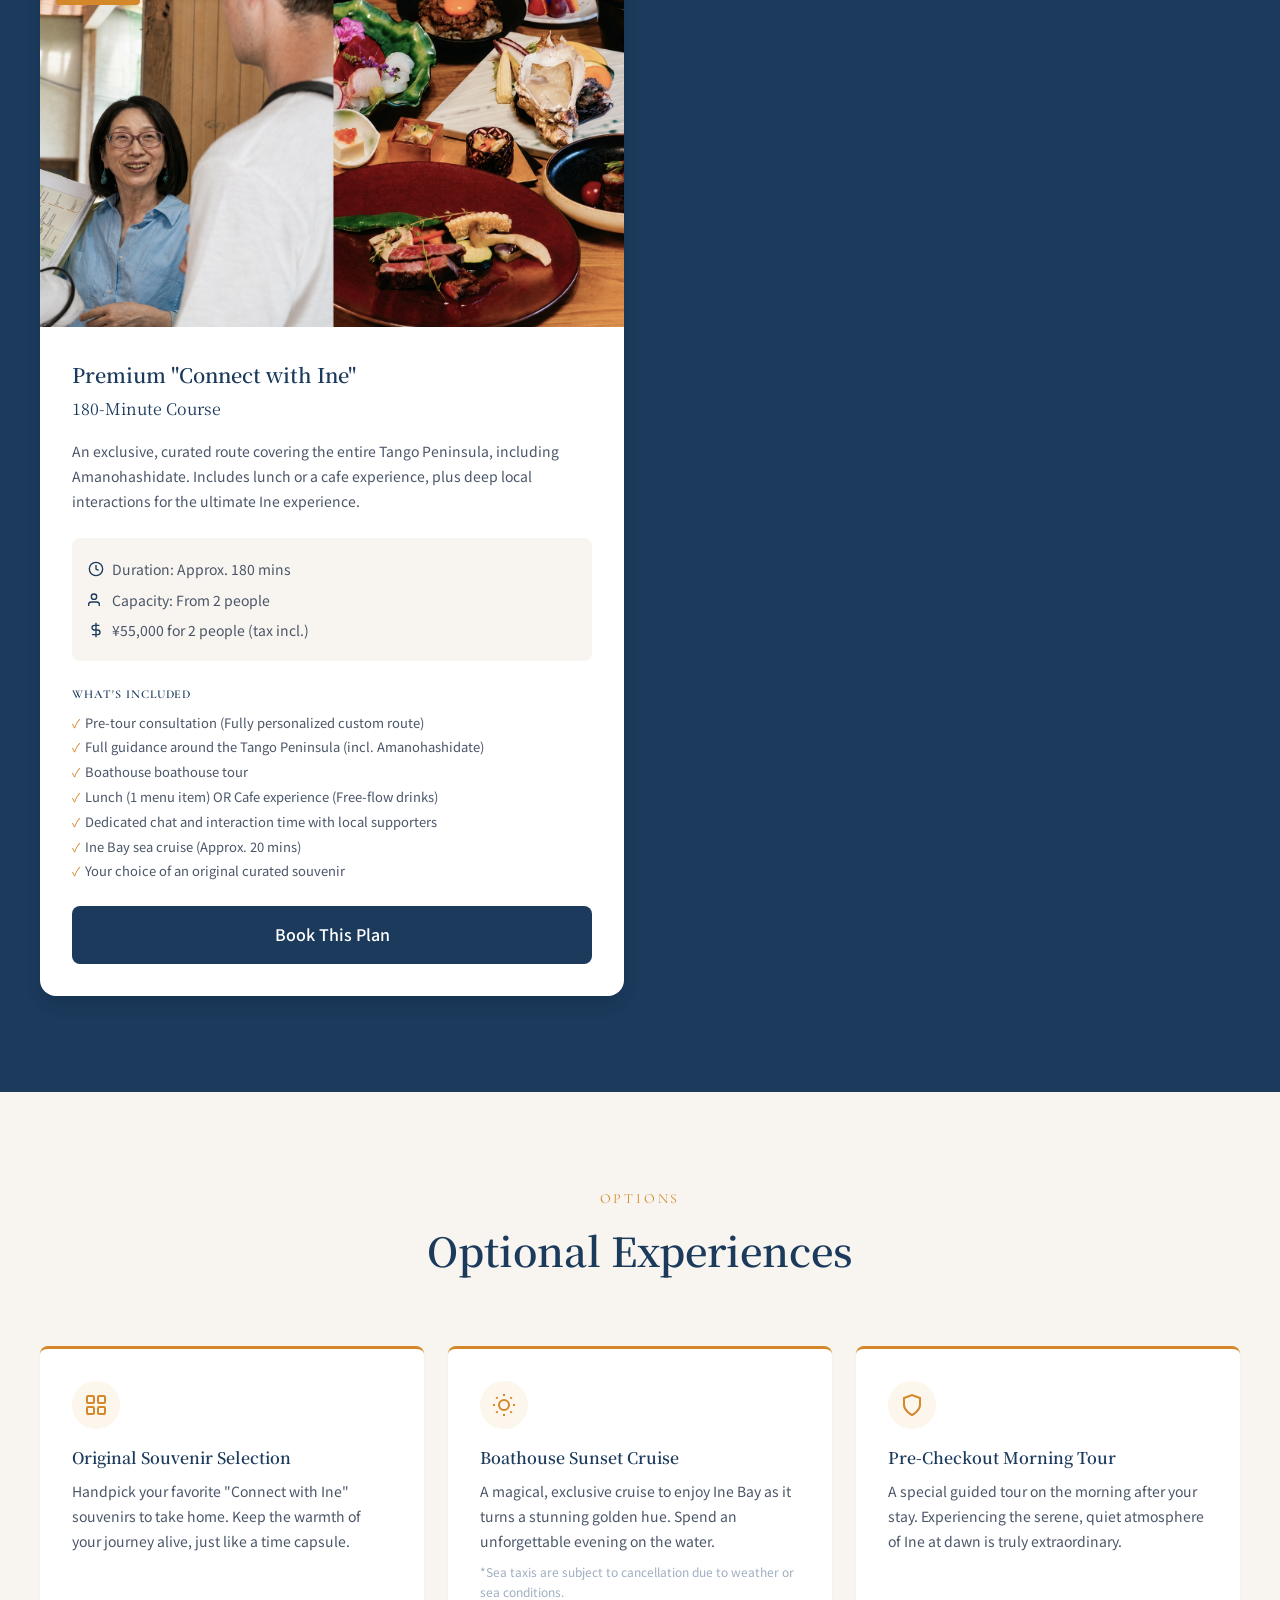
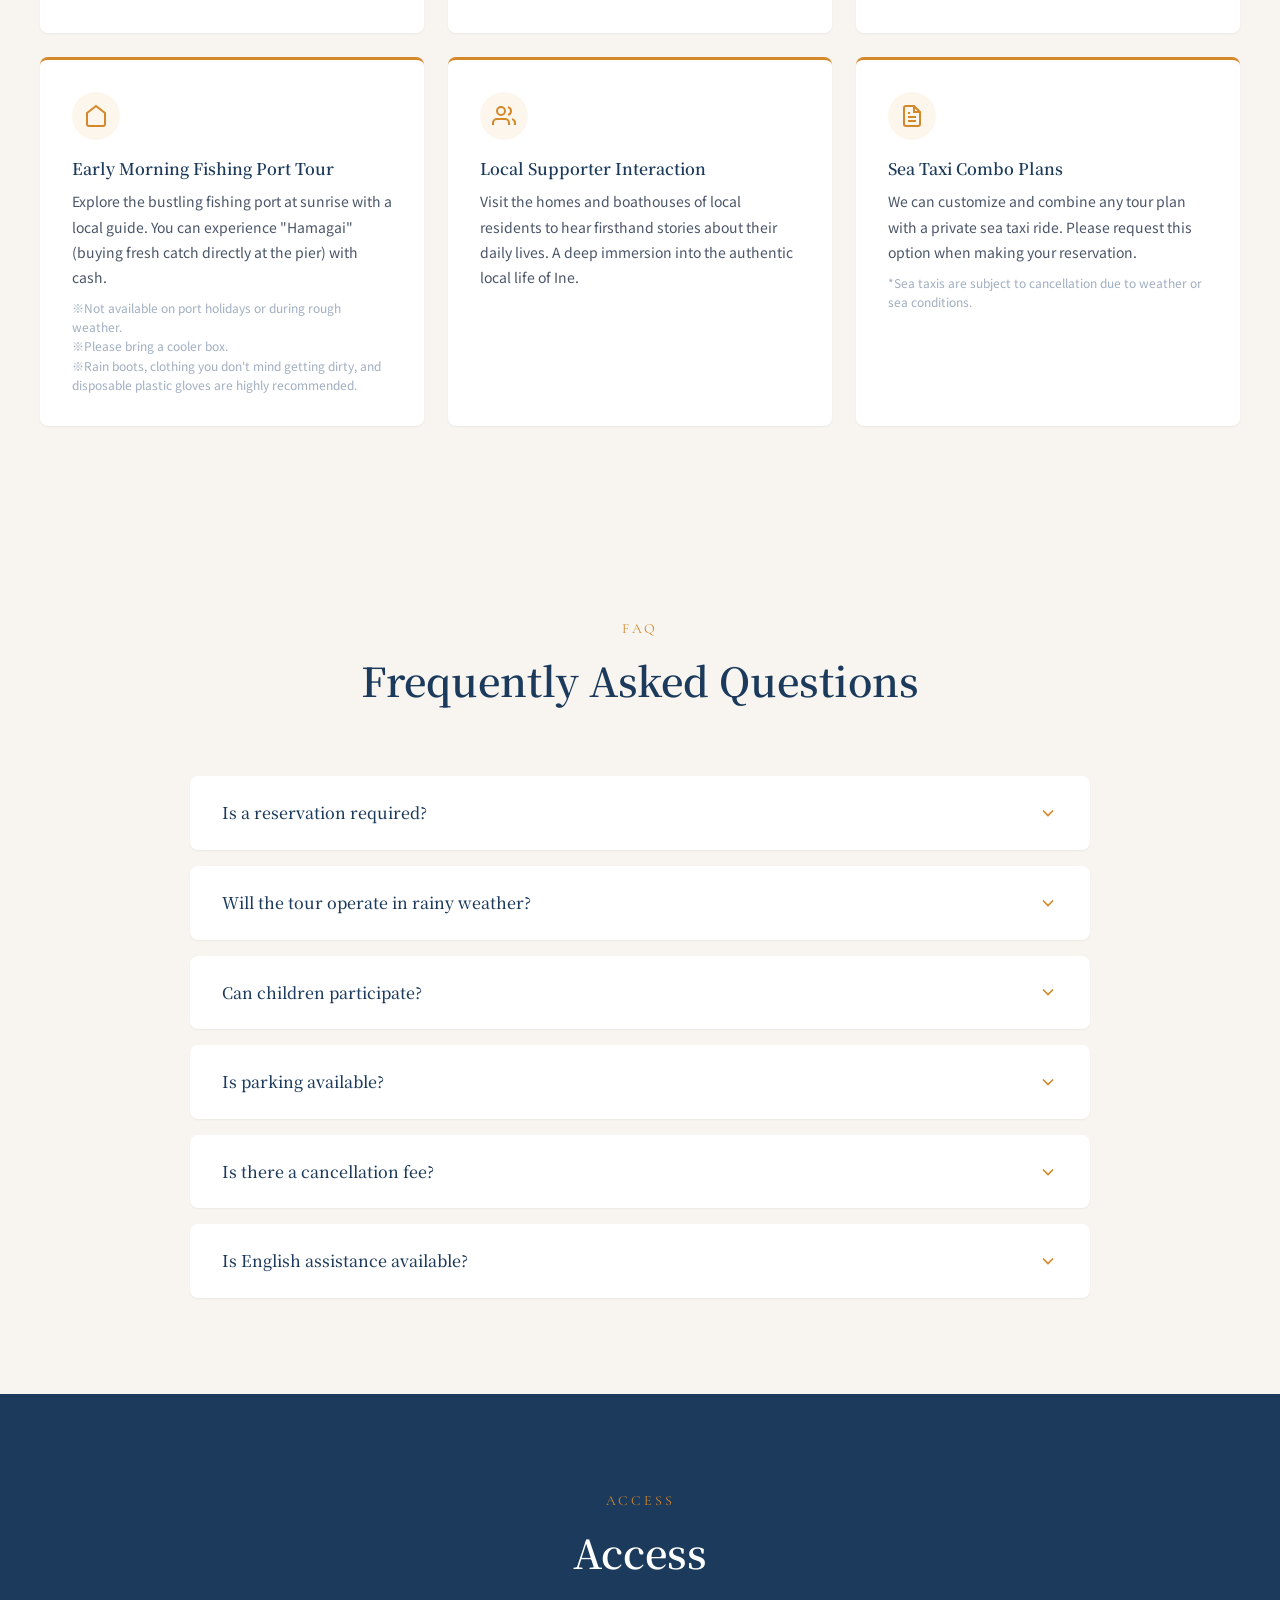
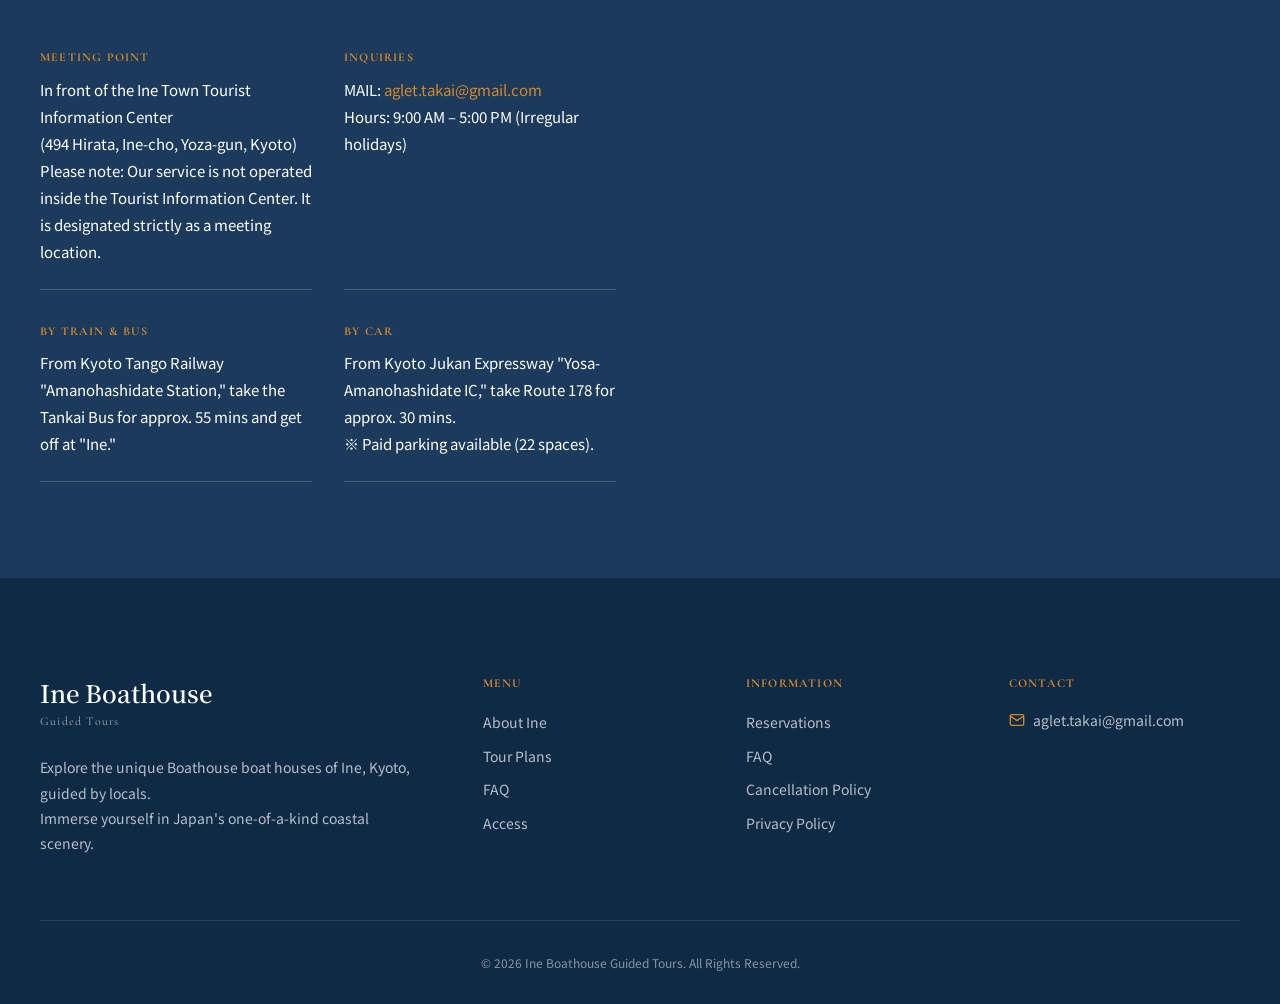
==== commit 0254f4d4: "修正内容のメモ" ====
--- a/en/index.html
+++ b/en/index.html
@@ -571,11 +571,11 @@
 
         <article class="plan-card">
           <div class="plan-card__image">
-            <img src="../img/ine_tour01.jpg" alt="Bura-Ine 60-Minute Course">
+            <img src="../img/ine_tour01.jpg" alt="Stroll Through Ine 60-Minute Course">
             <span class="plan-card__badge">Standard</span>
           </div>
           <div class="plan-card__content">
-            <h3 class="plan-card__title">"Bura-Ine"<br><small style="font-size:0.8em;font-weight:400;">60-Min Standard Course</small></h3>
+            <h3 class="plan-card__title">"Stroll Through Ine"<br><small style="font-size:0.8em;font-weight:400;">60-Min Standard Course</small></h3>
             <p class="plan-card__description">Stroll through the Boathouse area to experience the geography, daily life, and history. The perfect introductory plan for first-time visitors.</p>
             <ul class="plan-card__details">
               <li>
